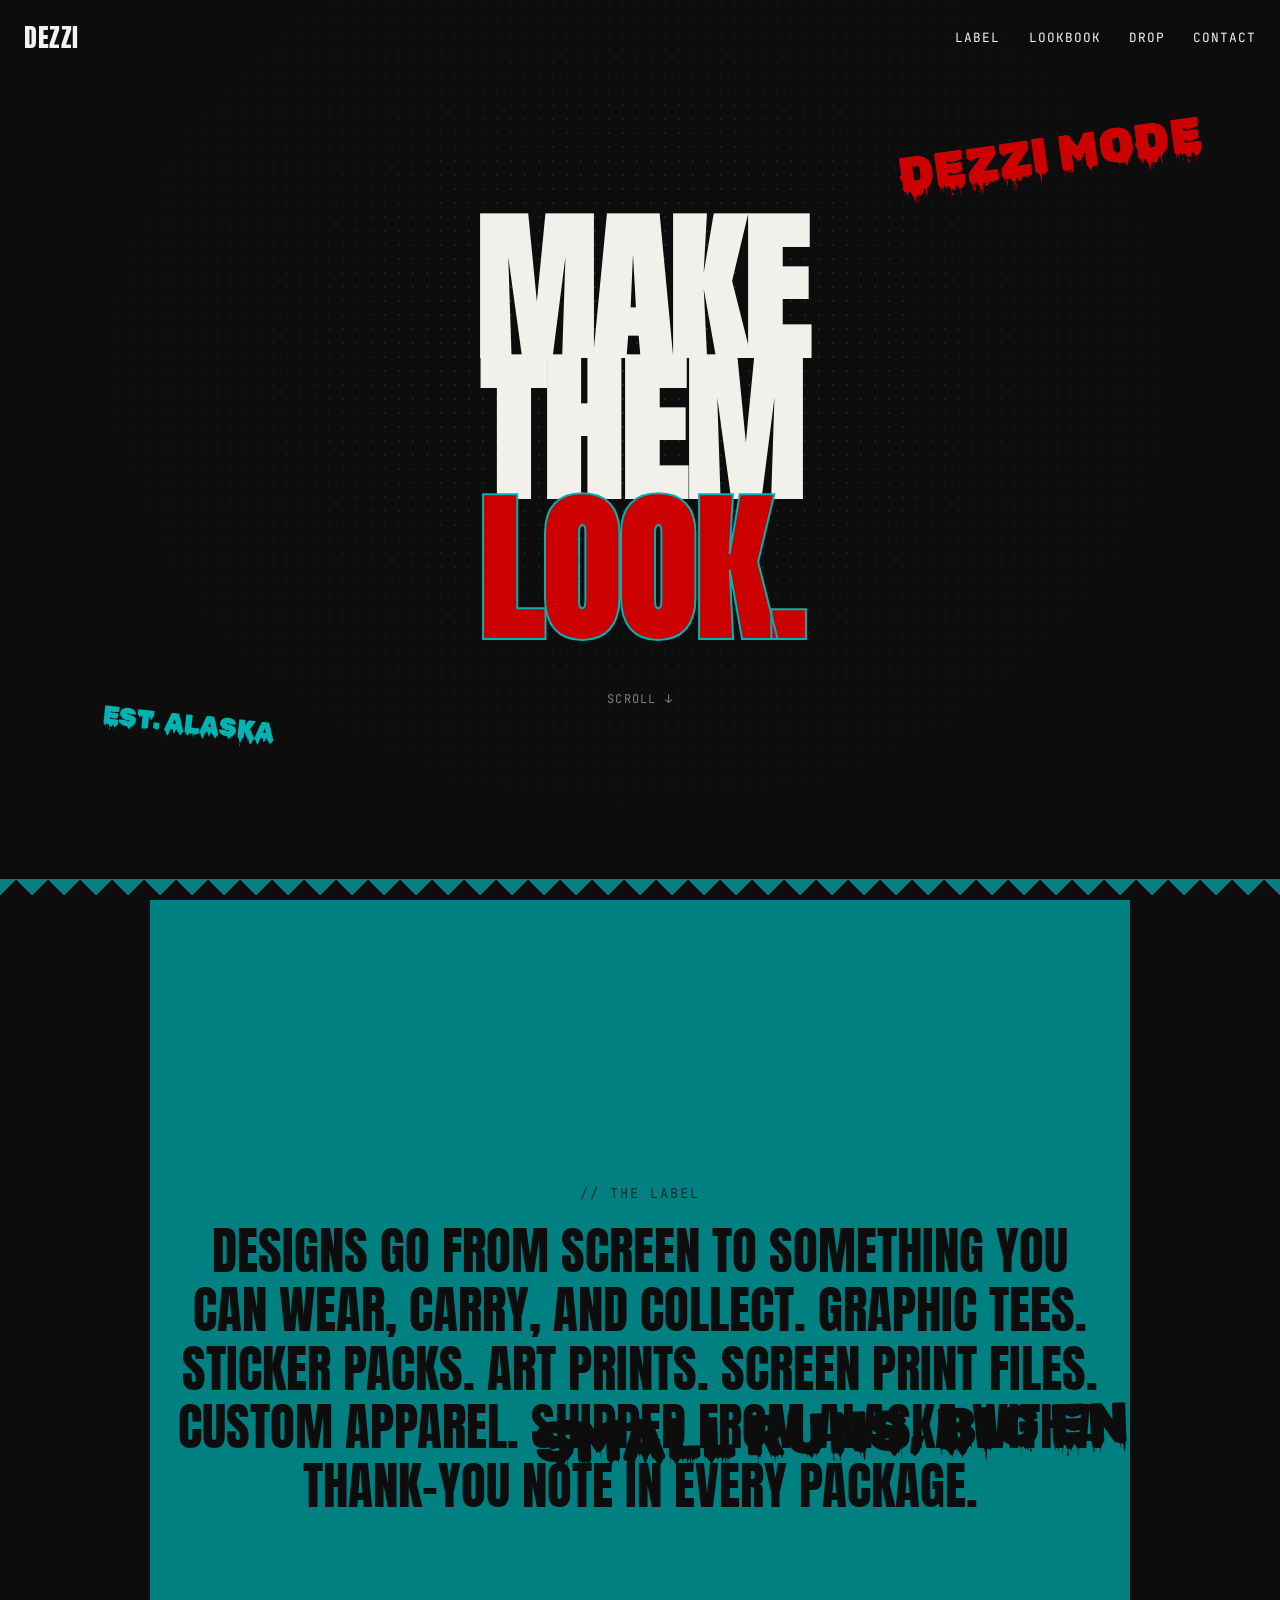
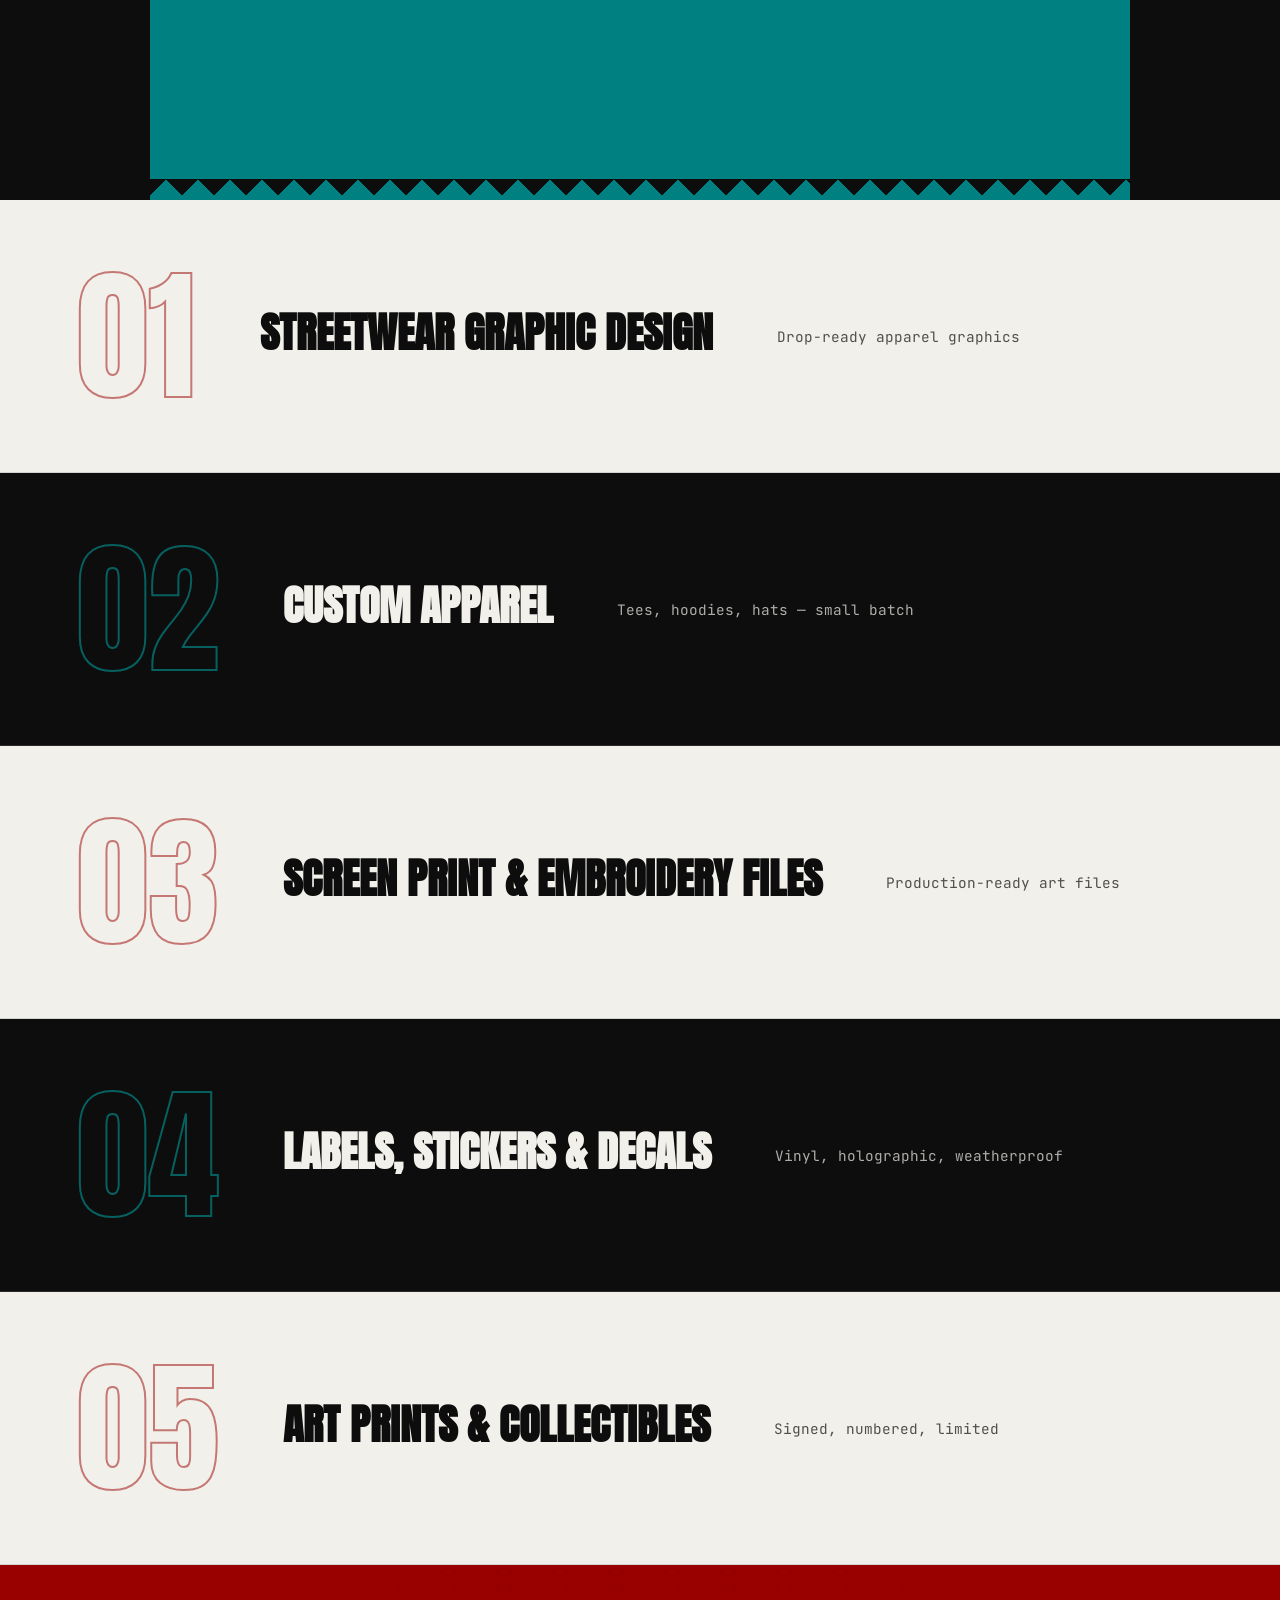
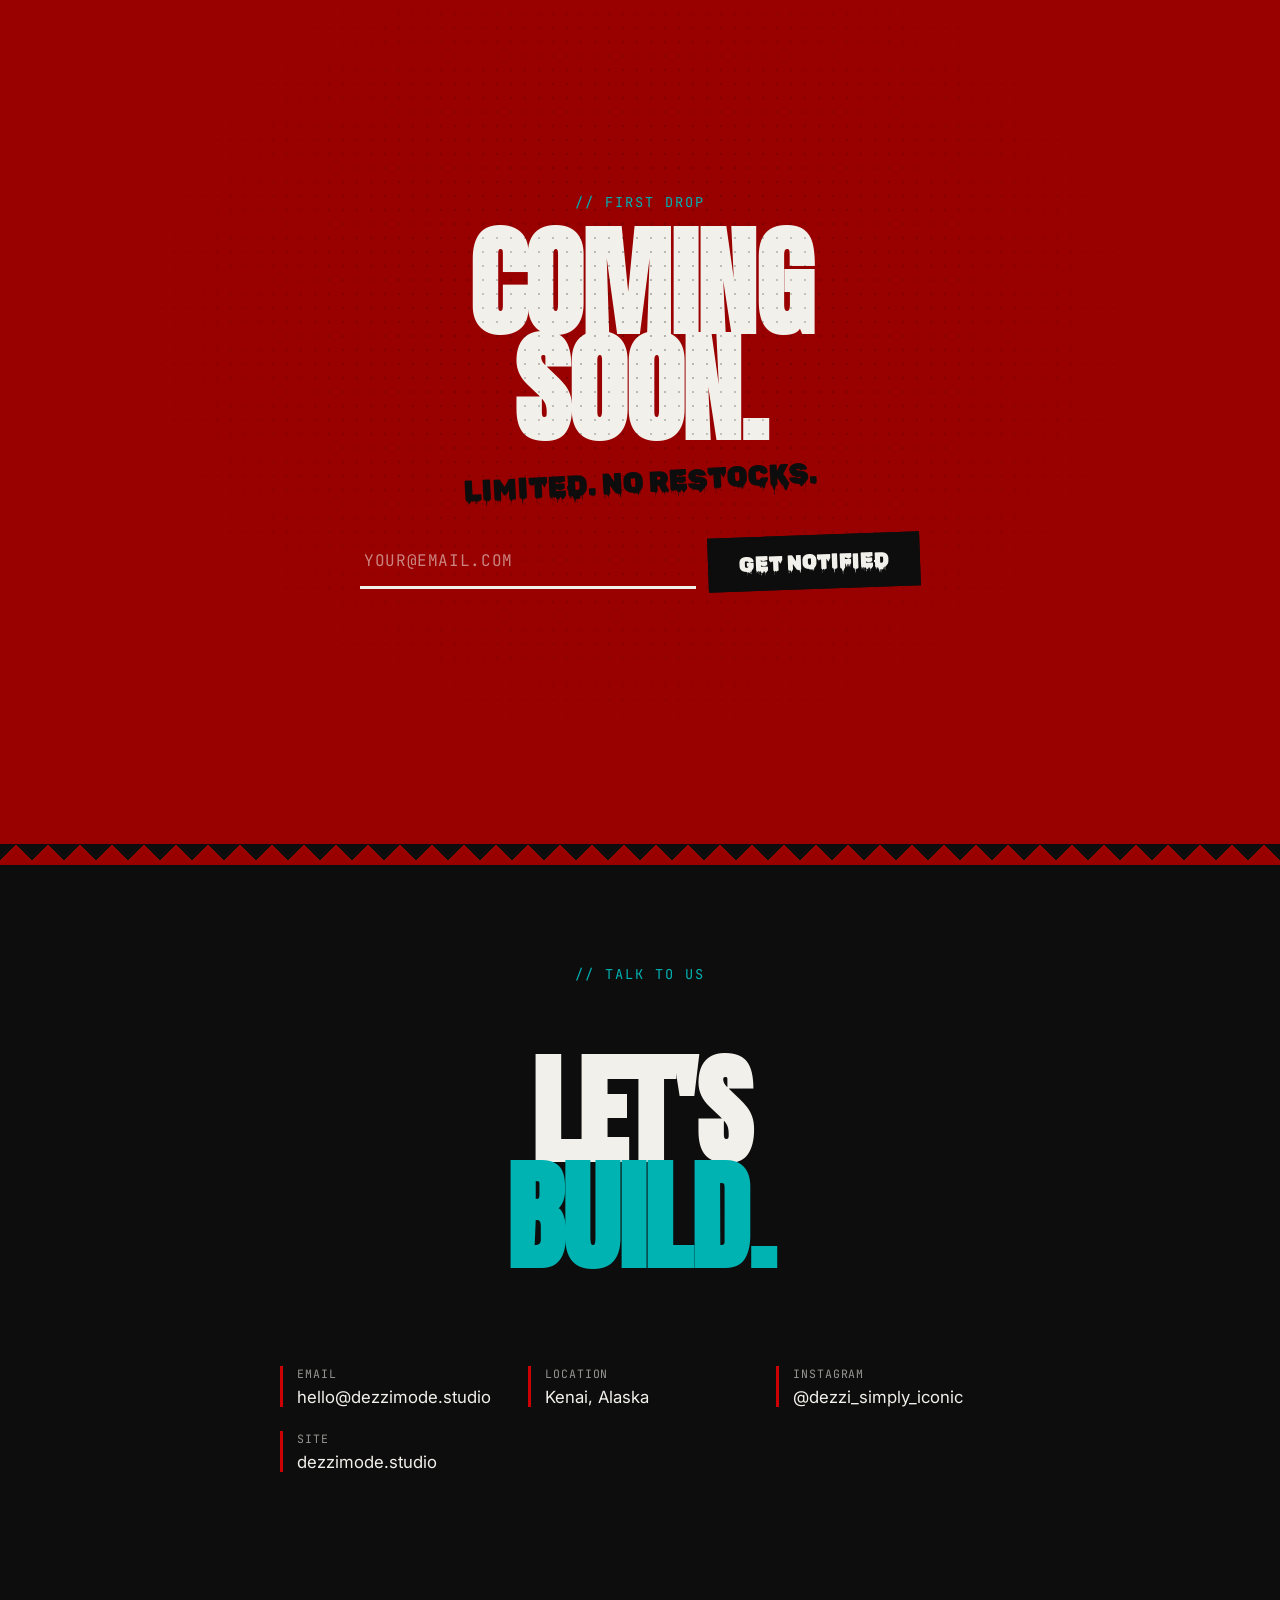
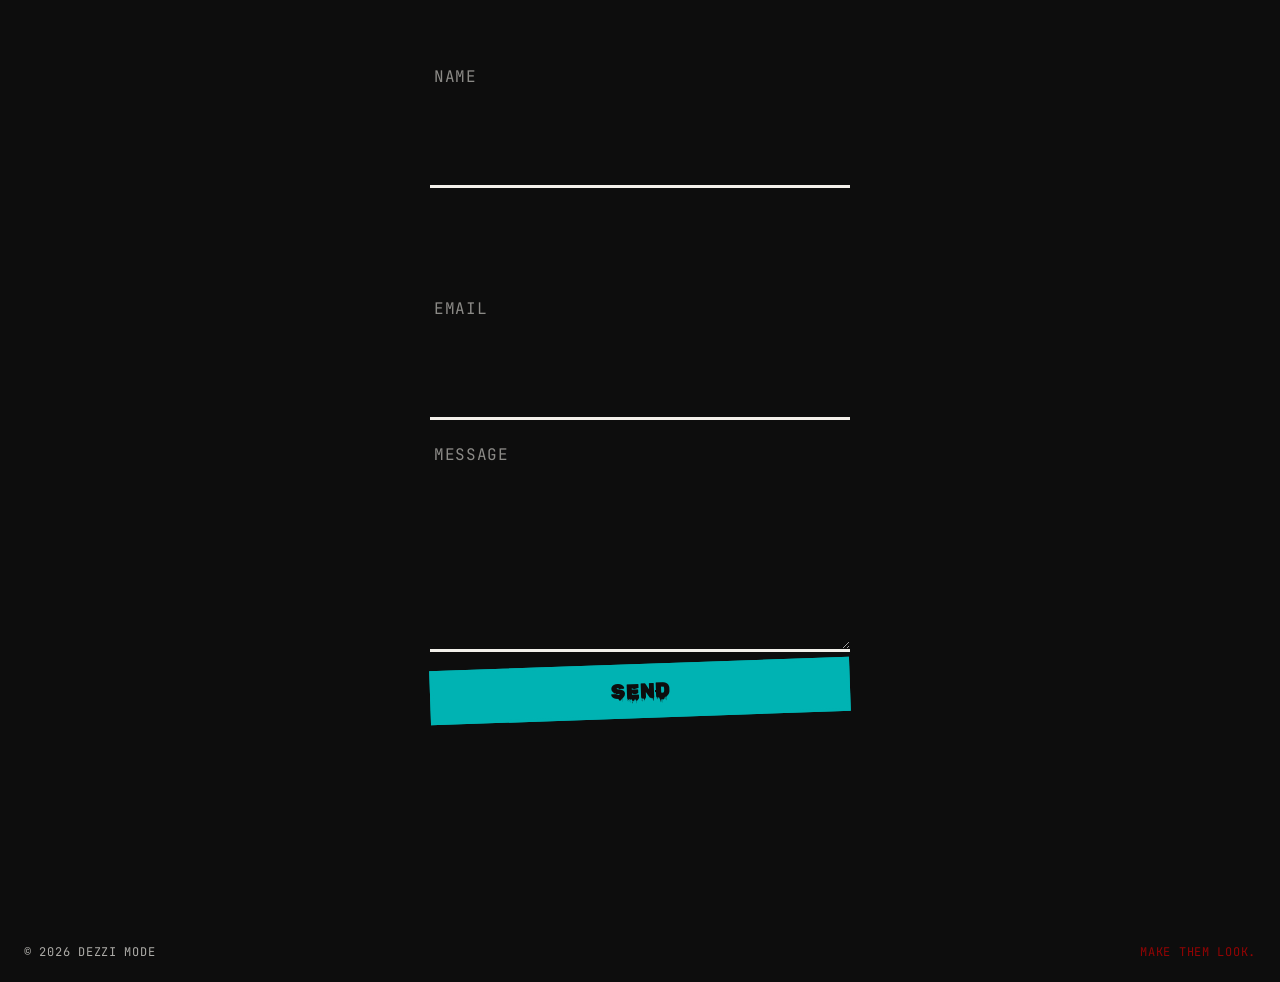
==== index.html @ 91013cc3 "Rebuild Dezzi Mode site: full-bleed editorial redesign + production pipeline studio * Add Dezzi Mode" ====
<!DOCTYPE html>
<html lang="en">
<head>
  <meta charset="utf-8" />
  <meta name="viewport" content="width=device-width,initial-scale=1" />
  <title>DEZZI MODE — Make Them Look.</title>
  <meta name="description" content="Dezzi Mode — streetwear graphics, custom apparel, screen print files, stickers, and limited art prints. Shipped from Kenai, Alaska." />
  <link rel="preconnect" href="https://fonts.googleapis.com">
  <link rel="preconnect" href="https://fonts.gstatic.com" crossorigin>
  <link href="https://fonts.googleapis.com/css2?family=Anton&family=Rubik+Wet+Paint&family=Inter:wght@400;500;600;700&family=JetBrains+Mono:wght@400;600&display=swap" rel="stylesheet">
  <link rel="stylesheet" href="styles.css" />
</head>
<body>

  <nav class="gnav" id="nav-bar">
    <a href="#top" class="gnav-mark">DEZZI</a>
    <button id="menu-toggle" class="menu-toggle" aria-label="Toggle menu" aria-expanded="false">
      <span></span><span></span><span></span>
    </button>
    <div class="gnav-links" id="nav">
      <a href="#label">Label</a>
      <a href="#lookbook">Lookbook</a>
      <a href="#drop">Drop</a>
      <a href="#contact">Contact</a>
    </div>
  </nav>

  <main id="top">

    <!-- ░░ HERO — FULL-BLEED ░░ -->
    <section class="bleed bleed-void hero">
      <div class="halftone" aria-hidden="true"></div>
      <div class="hero-type">
        <h1 class="mega">MAKE<br>THEM<br><span class="mega-accent">LOOK.</span></h1>
      </div>
      <div class="tag tag-red tag-1" aria-hidden="true">DEZZI MODE</div>
      <div class="tag tag-teal tag-2" aria-hidden="true">EST. ALASKA</div>
      <p class="scroll-cue">scroll ↓</p>
      <div class="torn" style="--edge:#008080" aria-hidden="true"></div>
    </section>

    <!-- ░░ LABEL / MANIFESTO — FULL-BLEED TEAL ░░ -->
    <section id="label" class="bleed bleed-electric manifesto">
      <p class="eyebrow eyebrow-dark">// THE LABEL</p>
      <p class="pull-quote reveal">
        Designs go from screen to something you can wear, carry, and collect.
        Graphic tees. Sticker packs. Art prints. Screen print files. Custom apparel.
        <span class="tag tag-inline tag-void">small runs, big energy.</span>
        Shipped from Alaska with a thank-you note in every package.
      </p>
      <div class="torn" style="--edge:#0D0D0D" aria-hidden="true"></div>
    </section>

    <!-- ░░ LOOKBOOK INDEX ░░ -->
    <section id="lookbook" class="lookbook">
      <div class="lb-row lb-paper reveal">
        <span class="lb-ghost lb-ghost-red">01</span>
        <h3 class="lb-name">Streetwear Graphic Design</h3>
        <p class="lb-desc">Drop-ready apparel graphics</p>
      </div>
      <div class="lb-row lb-void reveal">
        <span class="lb-ghost lb-ghost-teal">02</span>
        <h3 class="lb-name">Custom Apparel</h3>
        <p class="lb-desc">Tees, hoodies, hats — small batch</p>
      </div>
      <div class="lb-row lb-paper reveal">
        <span class="lb-ghost lb-ghost-red">03</span>
        <h3 class="lb-name">Screen Print &amp; Embroidery Files</h3>
        <p class="lb-desc">Production-ready art files</p>
      </div>
      <div class="lb-row lb-void reveal">
        <span class="lb-ghost lb-ghost-teal">04</span>
        <h3 class="lb-name">Labels, Stickers &amp; Decals</h3>
        <p class="lb-desc">Vinyl, holographic, weatherproof</p>
      </div>
      <div class="lb-row lb-paper reveal">
        <span class="lb-ghost lb-ghost-red">05</span>
        <h3 class="lb-name">Art Prints &amp; Collectibles</h3>
        <p class="lb-desc">Signed, numbered, limited</p>
      </div>
    </section>

    <!-- ░░ DROP — FULL-BLEED VENOM ░░ -->
    <section id="drop" class="bleed bleed-venom drop">
      <div class="halftone halftone-dark" aria-hidden="true"></div>
      <p class="eyebrow">// FIRST DROP</p>
      <h2 class="mega mega-tight">COMING<br>SOON.</h2>
      <div class="tag tag-void tag-3" aria-hidden="true">LIMITED. NO RESTOCKS.</div>
      <form id="notify-form" class="street-form" action="https://formspree.io/f/xjybzyvg" method="POST">
        <input type="hidden" name="form_type" value="Get Notified — Dezzi Mode Drop" />
        <label class="visually-hidden" for="notify-email">Email address</label>
        <input id="notify-email" type="email" name="email" placeholder="YOUR@EMAIL.COM" required />
        <button type="submit" class="btn-stamp">GET NOTIFIED</button>
      </form>
      <p id="notify-status" class="form-status" aria-live="polite"></p>
      <div class="torn" style="--edge:#0D0D0D" aria-hidden="true"></div>
    </section>

    <!-- ░░ CONTACT — FULL-BLEED VOID ░░ -->
    <section id="contact" class="bleed bleed-void contact">
      <p class="eyebrow eyebrow-teal">// TALK TO US</p>
      <h2 class="mega mega-tight">LET'S<br><span class="mega-accent-teal">BUILD.</span></h2>
      <div class="contact-grid reveal">
        <div class="contact-block">
          <span class="contact-label">Email</span>
          <a class="contact-value" href="mailto:hello@dezzimode.studio">hello@dezzimode.studio</a>
        </div>
        <div class="contact-block">
          <span class="contact-label">Location</span>
          <span class="contact-value">Kenai, Alaska</span>
        </div>
        <div class="contact-block">
          <span class="contact-label">Instagram</span>
          <a class="contact-value" href="https://instagram.com/dezzi_simply_iconic" target="_blank" rel="noopener">@dezzi_simply_iconic</a>
        </div>
        <div class="contact-block">
          <span class="contact-label">Site</span>
          <a class="contact-value" href="https://dezzimode.studio" target="_blank" rel="noopener">dezzimode.studio</a>
        </div>
      </div>

      <form id="contact-form" class="street-form street-form-stacked" action="https://formspree.io/f/xjybzyvg" method="POST">
        <input type="hidden" name="form_type" value="Contact — Dezzi Mode" />
        <label class="visually-hidden" for="cf-name">Your name</label>
        <input id="cf-name" type="text" name="name" placeholder="NAME" required />
        <label class="visually-hidden" for="cf-email">Email</label>
        <input id="cf-email" type="email" name="email" placeholder="EMAIL" required />
        <label class="visually-hidden" for="cf-message">Message</label>
        <textarea id="cf-message" name="message" rows="3" placeholder="MESSAGE"></textarea>
        <button type="submit" class="btn-stamp btn-stamp-teal">SEND</button>
      </form>
      <p id="form-status" class="form-status" aria-live="polite"></p>
    </section>
  </main>

  <footer class="site-footer">
    <span>© <span id="year"></span> DEZZI MODE</span>
    <span class="footer-tag">MAKE THEM LOOK.</span>
  </footer>

  <script src="script.js"></script>
</body>
</html>
---- styles.css ----
/* ============================================================
   DEZZI MODE — Full-Bleed Editorial / Streetwear Lookbook
   The Void  #0D0D0D   The Venom  #990000   The Electric  #008080
   ============================================================ */

:root {
  --void: #0D0D0D;
  --venom: #990000;
  --venom-bright: #CC0000;
  --electric: #008080;
  --electric-bright: #00B3B3;
  --paper: #F2F0EA;
  --font-mega: 'Anton', sans-serif;
  --font-tag: 'Rubik Wet Paint', cursive;
  --font-body: 'Inter', sans-serif;
  --font-mono: 'JetBrains Mono', monospace;
}

* { box-sizing: border-box; }
html { scroll-behavior: smooth; }
body {
  margin: 0;
  background: var(--void);
  color: var(--paper);
  font-family: var(--font-body);
  -webkit-font-smoothing: antialiased;
  overflow-x: hidden;
}
a { color: inherit; text-decoration: none; }
.visually-hidden {
  position: absolute; width: 1px; height: 1px; overflow: hidden;
  clip: rect(0 0 0 0); white-space: nowrap;
}

/* ── Nav ────────────────────────────────────────────────── */
.gnav {
  position: fixed; top: 0; left: 0; right: 0; z-index: 100;
  display: flex; align-items: center; justify-content: space-between;
  padding: 18px 24px;
  mix-blend-mode: difference;
}
.gnav-mark {
  font-family: var(--font-mega);
  font-size: 1.6rem;
  color: #fff;
  letter-spacing: 0.02em;
}
.gnav-links {
  display: flex; gap: 28px;
  font-family: var(--font-mono);
  font-size: 0.8rem;
  text-transform: uppercase;
  letter-spacing: 0.08em;
  color: #fff;
}
.menu-toggle {
  display: none; flex-direction: column; gap: 5px;
  background: none; border: none; cursor: pointer; padding: 6px;
}
.menu-toggle span { width: 24px; height: 2px; background: #fff; }

/* ── Full-bleed sections ────────────────────────────────── */
.bleed {
  position: relative;
  width: 100%;
  min-height: 100vh;
  display: flex;
  flex-direction: column;
  align-items: center;
  justify-content: center;
  text-align: center;
  padding: 100px 24px;
  overflow: hidden;
}
.bleed-void { background: var(--void); color: var(--paper); }
.bleed-venom { background: var(--venom); color: var(--paper); }
.bleed-electric { background: var(--electric); color: var(--void); }

/* ── Mega type ──────────────────────────────────────────── */
.mega {
  font-family: var(--font-mega);
  font-size: clamp(3.5rem, 13vw, 10rem);
  line-height: 0.88;
  text-transform: uppercase;
  margin: 0;
  letter-spacing: -0.01em;
}
.mega-tight { font-size: clamp(3rem, 10vw, 7.5rem); }
.mega-accent { color: var(--venom-bright); -webkit-text-stroke: 2px var(--electric-bright); }
.mega-accent-teal { color: var(--electric-bright); }

.eyebrow {
  font-family: var(--font-mono);
  font-size: 0.85rem;
  letter-spacing: 0.15em;
  text-transform: uppercase;
  color: var(--electric-bright);
  margin: 0 0 20px;
}
.eyebrow-dark { color: var(--void); opacity: 0.7; }
.eyebrow-teal { color: var(--electric-bright); }

/* ── Graffiti tags (spray-paint accents) ───────────────── */
.tag {
  font-family: var(--font-tag);
  text-transform: uppercase;
  position: absolute;
  white-space: nowrap;
  pointer-events: none;
  user-select: none;
}
.tag-red { color: var(--venom-bright); }
.tag-teal { color: var(--electric-bright); }
.tag-void { color: var(--void); }
.tag-1 { font-size: clamp(1.6rem, 4vw, 3rem); top: 14%; right: 6%; transform: rotate(-8deg); }
.tag-2 { font-size: clamp(1rem, 2.2vw, 1.6rem); bottom: 18%; left: 8%; transform: rotate(6deg); }
.tag-3 { font-size: clamp(1rem, 2.4vw, 1.8rem); position: static; margin: 22px 0 36px; transform: rotate(-3deg); display: inline-block; }
.tag-inline {
  font-size: 1.1em;
  display: inline-block;
  transform: rotate(-2deg);
  margin: 0 4px;
}

/* ── Hero ───────────────────────────────────────────────── */
.hero { padding-top: 140px; }
.hero-type { position: relative; z-index: 2; }
.scroll-cue {
  font-family: var(--font-mono);
  font-size: 0.75rem;
  letter-spacing: 0.1em;
  text-transform: uppercase;
  color: var(--paper);
  opacity: 0.5;
  margin-top: 48px;
}

/* ── Halftone texture ───────────────────────────────────── */
.halftone {
  position: absolute; inset: 0;
  background-image: radial-gradient(circle, rgba(0,179,179,0.35) 1.5px, transparent 1.5px);
  background-size: 14px 14px;
  mask-image: radial-gradient(ellipse at 50% 40%, black 0%, transparent 65%);
  opacity: 0.7;
  z-index: 1;
}
.halftone-dark {
  background-image: radial-gradient(circle, rgba(13,13,13,0.4) 1.5px, transparent 1.5px);
}

/* ── Manifesto ──────────────────────────────────────────── */
.manifesto { max-width: 980px; margin: 0 auto; }
.pull-quote {
  font-family: var(--font-mega);
  font-size: clamp(1.6rem, 4.2vw, 3.2rem);
  line-height: 1.15;
  text-transform: uppercase;
  margin: 0;
}

/* ── Torn edge transition ──────────────────────────────── */
.torn {
  position: absolute;
  left: 0; right: 0; bottom: -1px; height: 22px;
  background-image:
    linear-gradient(135deg, var(--edge) 25%, transparent 25.5%),
    linear-gradient(225deg, var(--edge) 25%, transparent 25.5%);
  background-size: 32px 32px;
  background-position: 0 0;
  z-index: 3;
}

/* ── Lookbook index rows ────────────────────────────────── */
.lookbook { width: 100%; }
.lb-row {
  position: relative;
  display: flex;
  align-items: center;
  gap: 5vw;
  padding: 64px 6vw;
  overflow: hidden;
  border-bottom: 1px solid rgba(128,128,128,0.25);
}
.lb-paper { background: var(--paper); color: var(--void); }
.lb-void { background: var(--void); color: var(--paper); }
.lb-ghost {
  font-family: var(--font-mega);
  font-size: clamp(4rem, 12vw, 9rem);
  line-height: 1;
  -webkit-text-stroke: 2px currentColor;
  color: transparent;
  opacity: 0.5;
  flex: none;
}
.lb-ghost-red { -webkit-text-stroke-color: var(--venom); }
.lb-ghost-teal { -webkit-text-stroke-color: var(--electric-bright); }
.lb-name {
  font-family: var(--font-mega);
  text-transform: uppercase;
  font-size: clamp(1.5rem, 4vw, 2.6rem);
  margin: 0 0 6px;
  line-height: 1.05;
}
.lb-desc {
  font-family: var(--font-mono);
  font-size: 0.9rem;
  opacity: 0.7;
  margin: 0;
}

/* ── Drop ───────────────────────────────────────────────── */
.drop { position: relative; }

/* ── Forms (street style) ──────────────────────────────── */
.street-form {
  display: flex; gap: 12px; flex-wrap: wrap; justify-content: center;
  position: relative; z-index: 2; max-width: 560px; width: 100%;
}
.street-form-stacked { flex-direction: column; max-width: 420px; margin: 0 auto; }
.street-form input,
.street-form textarea {
  background: transparent;
  border: none;
  border-bottom: 3px solid currentColor;
  color: inherit;
  padding: 12px 4px;
  font-family: var(--font-mono);
  font-size: 1rem;
  text-transform: uppercase;
  letter-spacing: 0.04em;
  flex: 1 1 220px;
}
.street-form input::placeholder,
.street-form textarea::placeholder { color: inherit; opacity: 0.55; }
.street-form input:focus,
.street-form textarea:focus { outline: none; border-bottom-color: var(--void); }
.street-form textarea { resize: vertical; }

.btn-stamp {
  font-family: var(--font-tag);
  font-size: 1.3rem;
  text-transform: uppercase;
  background: var(--void);
  color: var(--paper);
  border: 3px solid var(--void);
  padding: 12px 28px;
  cursor: pointer;
  transform: rotate(-2deg);
  transition: transform 0.15s;
}
.btn-stamp:hover { transform: rotate(0deg) scale(1.04); }
.btn-stamp-teal { background: var(--electric-bright); color: var(--void); border-color: var(--electric-bright); }

.form-status {
  font-family: var(--font-mono);
  font-size: 0.85rem;
  margin-top: 18px;
  min-height: 1.2em;
  position: relative; z-index: 2;
}

/* ── Contact ────────────────────────────────────────────── */
.contact { gap: 56px; }
.contact-grid {
  display: grid;
  grid-template-columns: repeat(auto-fit, minmax(180px, 1fr));
  gap: 24px;
  max-width: 720px;
  width: 100%;
  margin: 40px 0;
  text-align: left;
}
.contact-block { border-left: 3px solid var(--venom-bright); padding-left: 14px; }
.contact-label {
  display: block;
  font-family: var(--font-mono);
  font-size: 0.72rem;
  text-transform: uppercase;
  letter-spacing: 0.08em;
  opacity: 0.6;
  margin-bottom: 6px;
}
.contact-value { font-family: var(--font-body); font-size: 1.05rem; }
.contact-value[href]:hover { color: var(--electric-bright); }

/* ── Footer ─────────────────────────────────────────────── */
.site-footer {
  display: flex; justify-content: space-between; flex-wrap: wrap; gap: 10px;
  padding: 22px 24px;
  background: var(--void);
  font-family: var(--font-mono);
  font-size: 0.75rem;
  text-transform: uppercase;
  letter-spacing: 0.06em;
  color: var(--paper);
  opacity: 0.7;
}
.footer-tag { color: var(--venom-bright); opacity: 1; }

/* ── Reveal-on-scroll (JS toggles .is-visible) ─────────── */
.reveal { opacity: 0; transform: translateY(18px); transition: opacity .5s ease, transform .5s ease; }
.reveal.is-visible { opacity: 1; transform: translateY(0); }

/* ── Responsive ─────────────────────────────────────────── */
@media (max-width: 720px) {
  .menu-toggle { display: flex; }
  .gnav-links {
    position: absolute; top: 100%; left: 0; right: 0;
    background: var(--void); mix-blend-mode: normal;
    flex-direction: column; align-items: flex-start;
    padding: 16px 24px 24px; gap: 16px;
    display: none;
  }
  .gnav-links.open { display: flex; }
  .lb-row { flex-direction: column; text-align: left; gap: 20px; padding: 48px 6vw; }
  .tag-1, .tag-2 { display: none; }
}
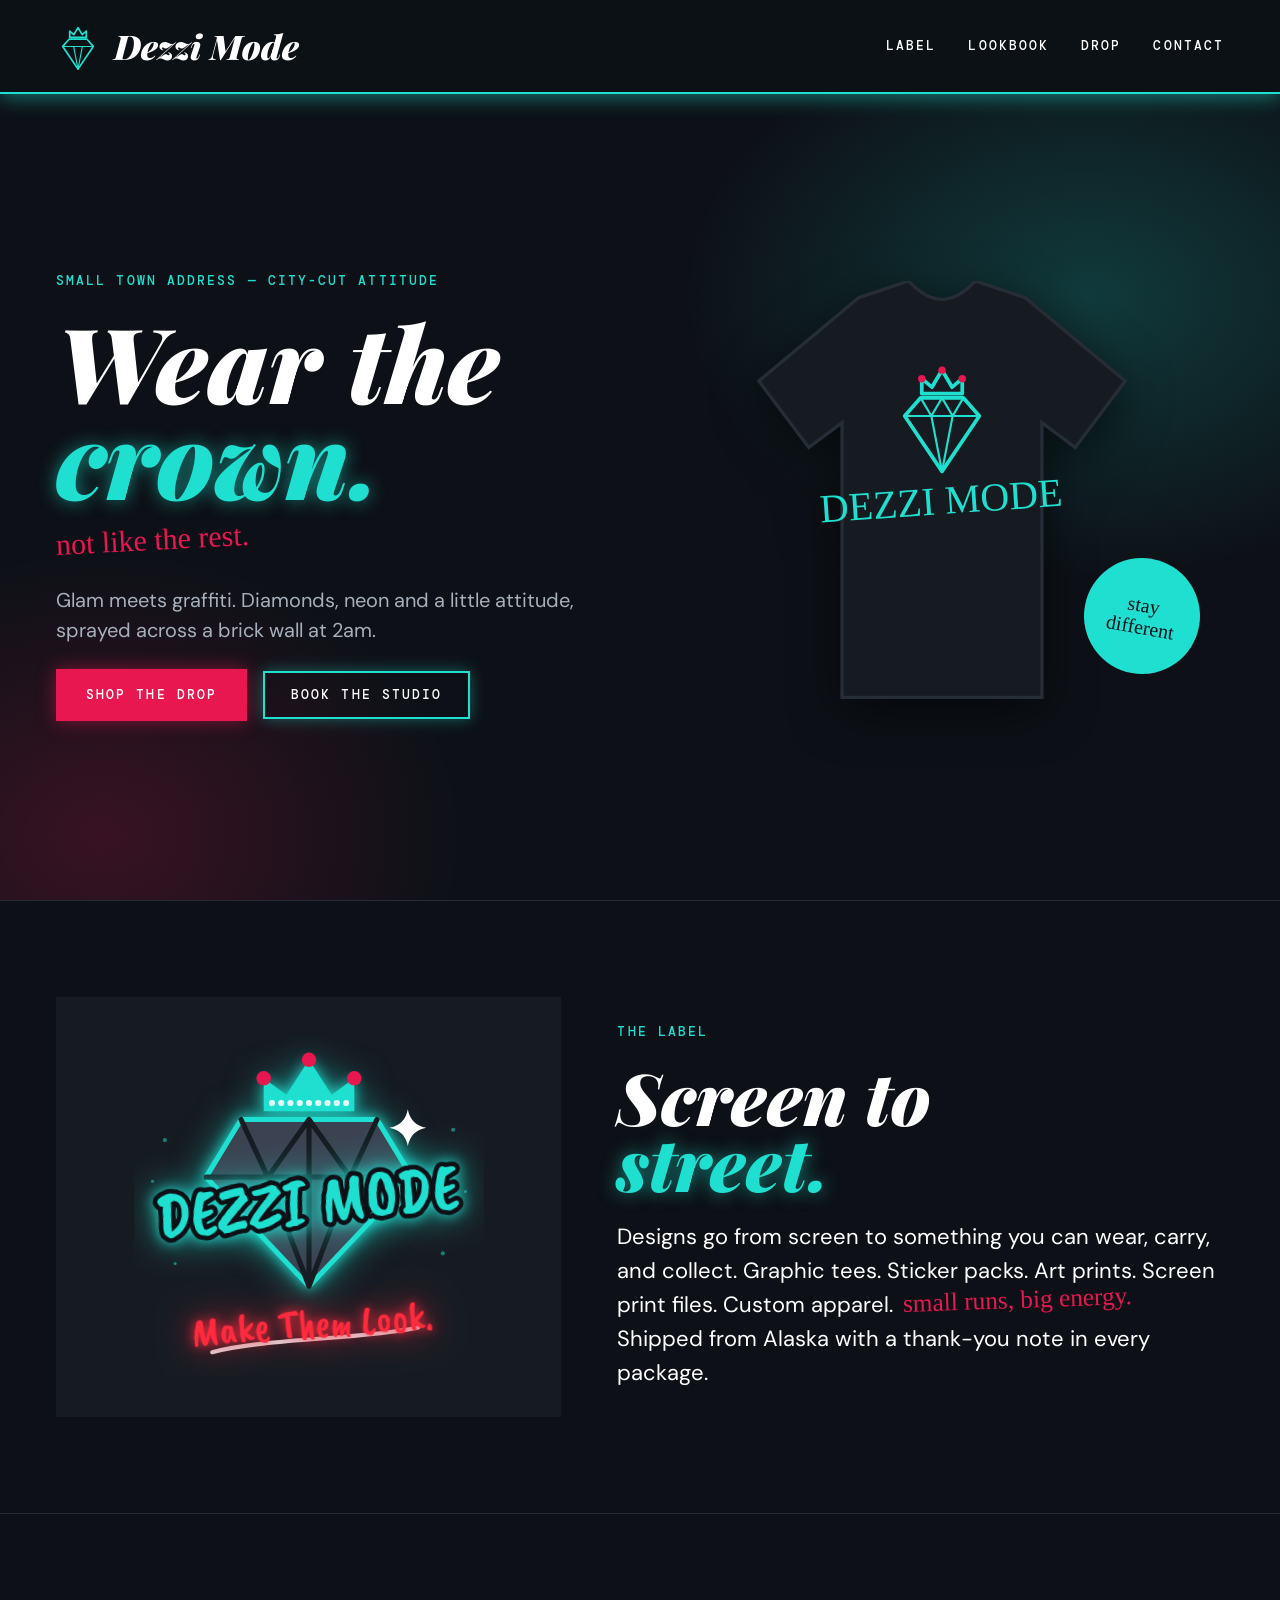
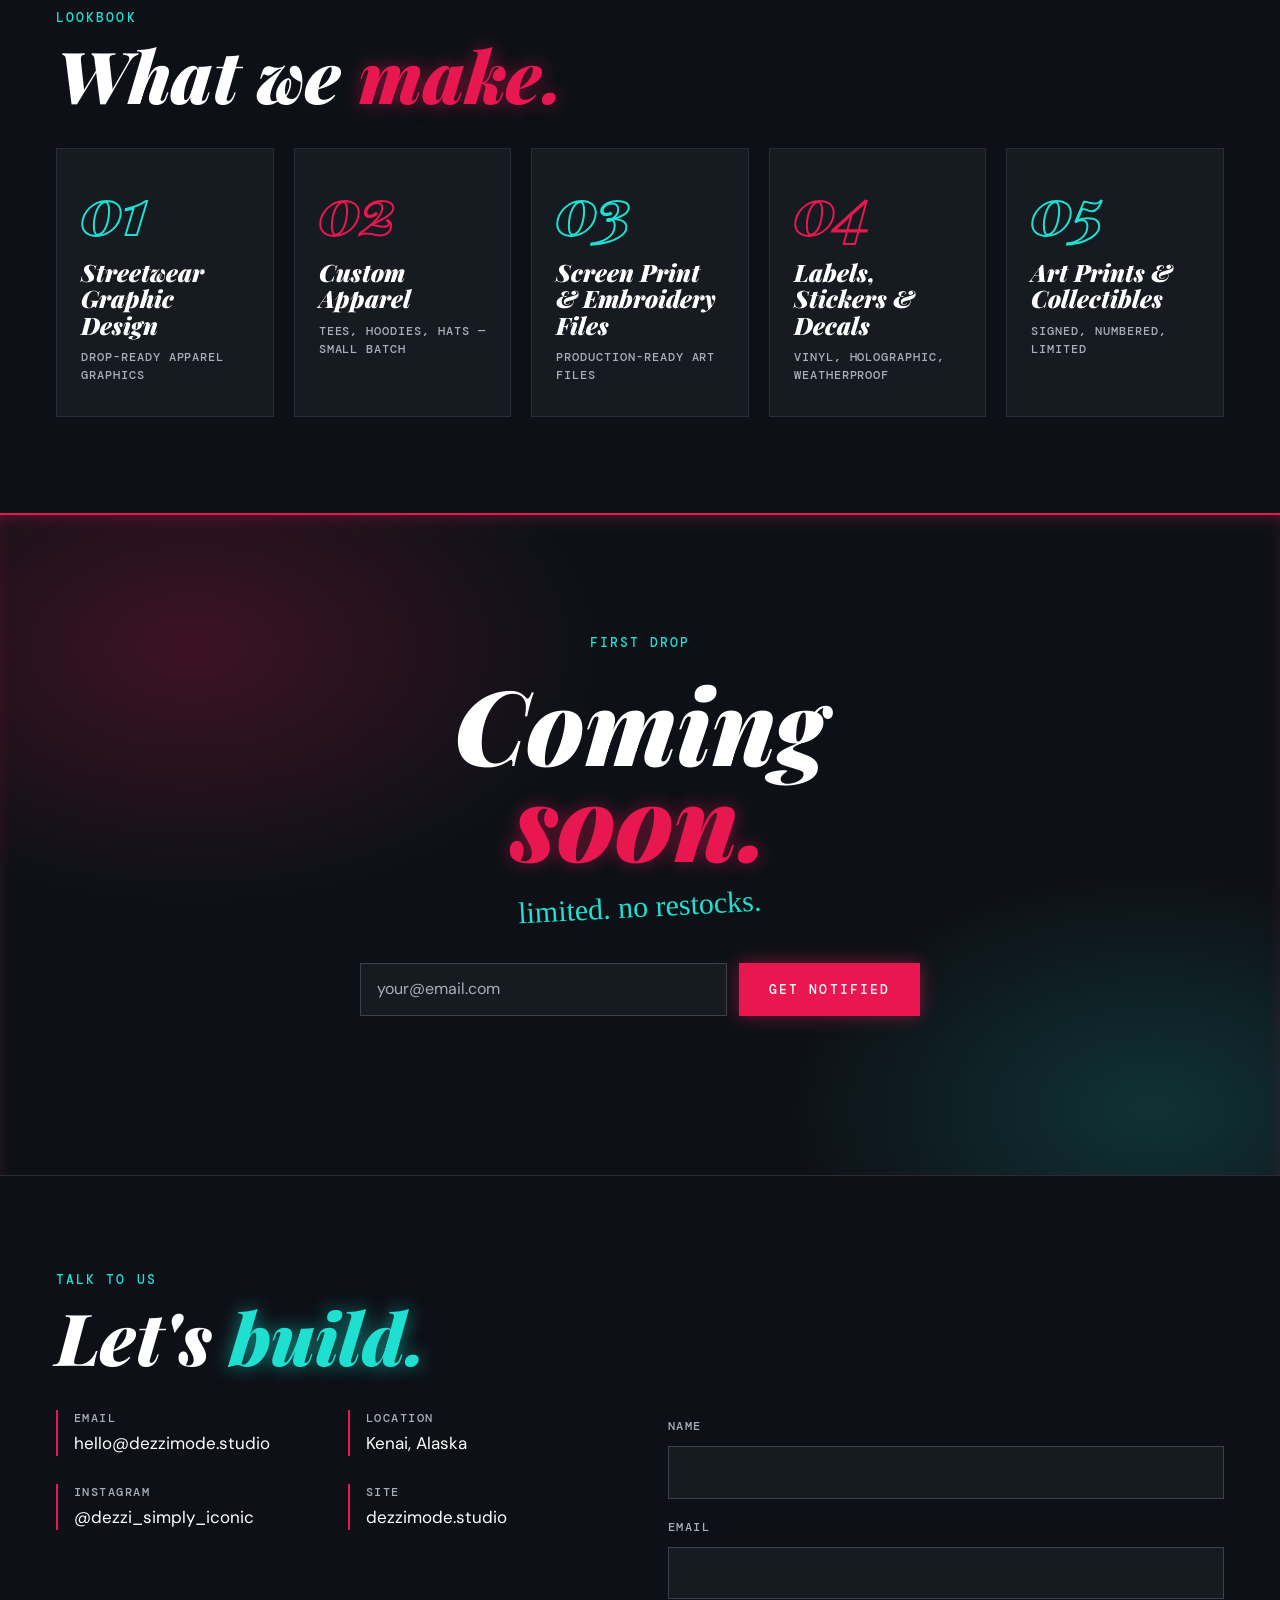
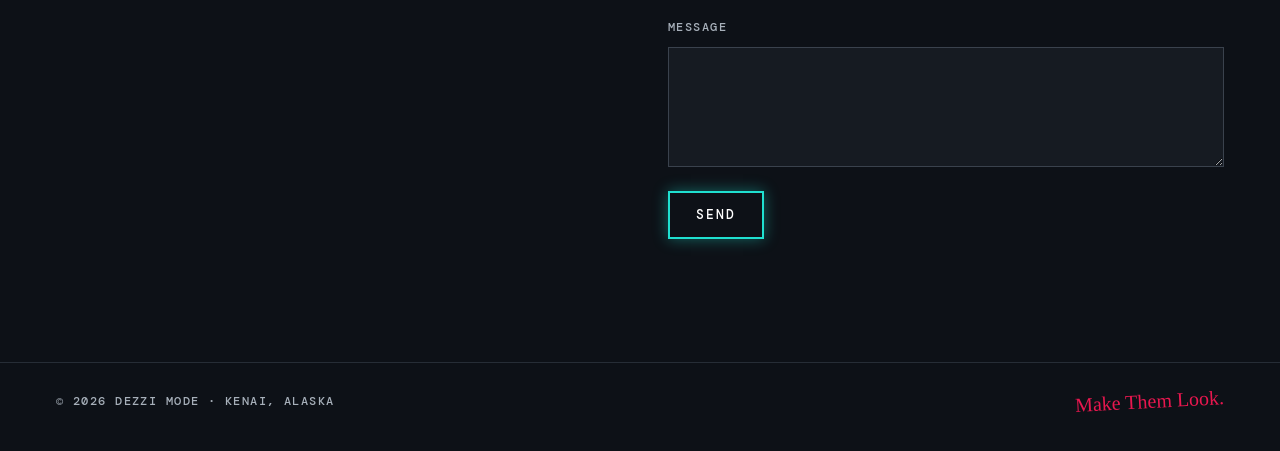
==== commit 4ce8802e: "Restyle public site to the Diamond District / Crown Jewel brand system Implements the Dezzi Mode des" ====
--- a/index.html
+++ b/index.html
@@ -5,137 +5,191 @@
   <meta name="viewport" content="width=device-width,initial-scale=1" />
   <title>DEZZI MODE — Make Them Look.</title>
   <meta name="description" content="Dezzi Mode — streetwear graphics, custom apparel, screen print files, stickers, and limited art prints. Shipped from Kenai, Alaska." />
+  <meta name="theme-color" content="#0D1117" />
   <link rel="preconnect" href="https://fonts.googleapis.com">
   <link rel="preconnect" href="https://fonts.gstatic.com" crossorigin>
-  <link href="https://fonts.googleapis.com/css2?family=Anton&family=Rubik+Wet+Paint&family=Inter:wght@400;500;600;700&family=JetBrains+Mono:wght@400;600&display=swap" rel="stylesheet">
+  <link href="https://fonts.googleapis.com/css2?family=Playfair+Display:ital,wght@1,900&family=Permanent+Marker&family=Caveat+Brush&family=DM+Mono:wght@500&family=DM+Sans:wght@400;600&display=swap" rel="stylesheet">
   <link rel="stylesheet" href="styles.css" />
 </head>
 <body>
 
-  <nav class="gnav" id="nav-bar">
-    <a href="#top" class="gnav-mark">DEZZI</a>
-    <button id="menu-toggle" class="menu-toggle" aria-label="Toggle menu" aria-expanded="false">
+  <header class="site-header" id="nav-bar">
+    <a href="#top" class="brand" aria-label="Dezzi Mode — home">
+      <svg class="brand-mark" viewBox="0 -40 200 220" width="44" height="48" aria-hidden="true">
+        <g fill="none" stroke="currentColor" stroke-linejoin="round">
+          <path d="M62 30 L62 2 L81 18 L100 -14 L119 18 L138 2 L138 30 Z" stroke-width="8"/>
+          <path d="M30 72 L60 38 L140 38 L170 72 L100 176 Z" stroke-width="8"/>
+          <path d="M30 72 L170 72 M80 72 L100 176 L120 72" stroke-width="5"/>
+        </g>
+      </svg>
+      <span class="brand-word">Dezzi Mode</span>
+    </a>
+    <button id="menu-toggle" class="menu-toggle" aria-label="Toggle menu" aria-expanded="false" aria-controls="nav">
       <span></span><span></span><span></span>
     </button>
-    <div class="gnav-links" id="nav">
+    <nav class="site-nav" id="nav" aria-label="Main">
       <a href="#label">Label</a>
       <a href="#lookbook">Lookbook</a>
       <a href="#drop">Drop</a>
       <a href="#contact">Contact</a>
-    </div>
-  </nav>
+    </nav>
+  </header>
 
   <main id="top">
 
-    <!-- ░░ HERO — FULL-BLEED ░░ -->
-    <section class="bleed bleed-void hero">
-      <div class="halftone" aria-hidden="true"></div>
-      <div class="hero-type">
-        <h1 class="mega">MAKE<br>THEM<br><span class="mega-accent">LOOK.</span></h1>
+    <!-- ░░ HERO — Crown Jewel ░░ -->
+    <section class="hero glow glow-hero">
+      <div class="hero-copy">
+        <p class="eyebrow">Small town address — city-cut attitude</p>
+        <h1 class="display">Wear the<br><span class="glow-teal">crown.</span></h1>
+        <p class="marker marker-crimson">not like the rest.</p>
+        <p class="lede">Glam meets graffiti. Diamonds, neon and a little attitude, sprayed across a brick wall at 2am.</p>
+        <div class="cta-row">
+          <a href="#drop" class="btn btn-crimson">Shop the drop</a>
+          <a href="#contact" class="btn btn-outline">Book the studio</a>
+        </div>
       </div>
-      <div class="tag tag-red tag-1" aria-hidden="true">DEZZI MODE</div>
-      <div class="tag tag-teal tag-2" aria-hidden="true">EST. ALASKA</div>
-      <p class="scroll-cue">scroll ↓</p>
-      <div class="torn" style="--edge:#008080" aria-hidden="true"></div>
+
+      <div class="hero-art">
+        <svg class="tee" viewBox="0 0 240 260" width="400" height="433" role="img" aria-label="Black tee mockup with neon crown-and-diamond mark">
+          <path d="M70 10 L100 0 Q120 22 140 0 L170 10 L230 60 L200 100 L180 85 L180 250 L60 250 L60 85 L40 100 L10 60 Z" fill="#161B22" stroke="#262D36" stroke-width="2"/>
+          <g transform="translate(88 58) scale(0.32)">
+            <g fill="none" stroke="#1FE0D0" stroke-linejoin="round">
+              <path d="M62 30 L62 2 L81 18 L100 -14 L119 18 L138 2 L138 30 Z" stroke-width="7"/>
+              <path d="M30 72 L60 38 L140 38 L170 72 L100 176 Z" stroke-width="7"/>
+              <path d="M30 72 L170 72 M60 38 L80 72 L100 38 L120 72 L140 38 M80 72 L100 176 L120 72" stroke-width="4"/>
+            </g>
+            <circle cx="62" cy="2" r="7" fill="#E8174F"/><circle cx="100" cy="-14" r="7" fill="#E8174F"/><circle cx="138" cy="2" r="7" fill="#E8174F"/>
+          </g>
+          <text x="120" y="140" text-anchor="middle" font-family="Permanent Marker, cursive" font-size="24" fill="#1FE0D0" transform="rotate(-4 120 140)">DEZZI MODE</text>
+        </svg>
+        <div class="sticker" aria-hidden="true">stay<br>different</div>
+      </div>
     </section>
 
-    <!-- ░░ LABEL / MANIFESTO — FULL-BLEED TEAL ░░ -->
-    <section id="label" class="bleed bleed-electric manifesto">
-      <p class="eyebrow eyebrow-dark">// THE LABEL</p>
-      <p class="pull-quote reveal">
-        Designs go from screen to something you can wear, carry, and collect.
-        Graphic tees. Sticker packs. Art prints. Screen print files. Custom apparel.
-        <span class="tag tag-inline tag-void">small runs, big energy.</span>
-        Shipped from Alaska with a thank-you note in every package.
-      </p>
-      <div class="torn" style="--edge:#0D0D0D" aria-hidden="true"></div>
+    <!-- ░░ LABEL — lockup + manifesto ░░ -->
+    <section id="label" class="label">
+      <div class="label-inner">
+        <div class="lockup-panel reveal">
+          <svg class="lockup" viewBox="-70 -80 340 330" width="350" height="340" role="img" aria-label="Dezzi Mode logo: crowned diamond with DEZZI MODE tagged across it and Make Them Look underneath">
+            <g fill="#1FE0D0" opacity="0.5"><circle cx="-40" cy="20" r="2"/><circle cx="-52" cy="60" r="1.5"/><circle cx="240" cy="10" r="2"/><circle cx="252" cy="70" r="1.5"/><circle cx="230" cy="130" r="2"/><circle cx="-30" cy="140" r="1.5"/></g>
+            <path class="neon-teal" d="M56 -8 L56 -40 L78 -24 L100 -58 L122 -24 L144 -40 L144 -8 Z" fill="#1FE0D0"/>
+            <g fill="#FFFFFF"><circle cx="64" cy="-16" r="3"/><circle cx="73" cy="-16" r="3"/><circle cx="82" cy="-16" r="3"/><circle cx="91" cy="-16" r="3"/><circle cx="100" cy="-16" r="3"/><circle cx="109" cy="-16" r="3"/><circle cx="118" cy="-16" r="3"/><circle cx="127" cy="-16" r="3"/><circle cx="136" cy="-16" r="3"/></g>
+            <circle cx="56" cy="-40" r="7" fill="#E8174F"/><circle cx="100" cy="-58" r="7" fill="#E8174F"/><circle cx="144" cy="-40" r="7" fill="#E8174F"/>
+            <path class="neon-teal" d="M34 0 L166 0 L200 56 L100 162 L0 56 Z" fill="#3B4352" stroke="#1FE0D0" stroke-width="5" stroke-linejoin="round"/>
+            <path d="M0 56 L200 56 M34 0 L60 56 L100 0 L140 56 L166 0 M100 0 L100 162 M60 56 L100 162 M140 56 L100 162" fill="none" stroke="#161B22" stroke-width="5" stroke-linecap="round" stroke-linejoin="round"/>
+            <text class="neon-teal" x="100" y="100" text-anchor="middle" font-family="Caveat Brush, cursive" font-size="64" fill="#1FE0D0" stroke="#0D1117" stroke-width="9" paint-order="stroke" stroke-linejoin="round" transform="rotate(-6 100 100)">DEZZI MODE</text>
+            <path d="M6 226 C60 212 150 214 206 202" fill="none" stroke="#FFFFFF" stroke-width="4" stroke-linecap="round" opacity="0.85"/>
+            <text class="neon-red" x="104" y="212" text-anchor="middle" font-family="Caveat Brush, cursive" font-size="40" fill="#FF2A3D" transform="rotate(-4 104 212)">Make Them Look.</text>
+            <path d="M0 -20 Q3 -3 20 0 Q3 3 0 20 Q-3 3 -20 0 Q-3 -3 0 -20 Z" fill="#FFFFFF" transform="translate(196 8) scale(0.9)"/>
+          </svg>
+        </div>
+        <div class="label-copy reveal">
+          <p class="eyebrow">The label</p>
+          <h2 class="display display-md">Screen to<br><span class="glow-teal">street.</span></h2>
+          <p class="lede">
+            Designs go from screen to something you can wear, carry, and collect.
+            Graphic tees. Sticker packs. Art prints. Screen print files. Custom apparel.
+            <span class="marker marker-inline marker-crimson">small runs, big energy.</span>
+            Shipped from Alaska with a thank-you note in every package.
+          </p>
+        </div>
+      </div>
     </section>
 
     <!-- ░░ LOOKBOOK INDEX ░░ -->
     <section id="lookbook" class="lookbook">
-      <div class="lb-row lb-paper reveal">
-        <span class="lb-ghost lb-ghost-red">01</span>
-        <h3 class="lb-name">Streetwear Graphic Design</h3>
-        <p class="lb-desc">Drop-ready apparel graphics</p>
+      <div class="section-head">
+        <p class="eyebrow">Lookbook</p>
+        <h2 class="display display-md">What we <span class="glow-crimson">make.</span></h2>
       </div>
-      <div class="lb-row lb-void reveal">
-        <span class="lb-ghost lb-ghost-teal">02</span>
-        <h3 class="lb-name">Custom Apparel</h3>
-        <p class="lb-desc">Tees, hoodies, hats — small batch</p>
-      </div>
-      <div class="lb-row lb-paper reveal">
-        <span class="lb-ghost lb-ghost-red">03</span>
-        <h3 class="lb-name">Screen Print &amp; Embroidery Files</h3>
-        <p class="lb-desc">Production-ready art files</p>
-      </div>
-      <div class="lb-row lb-void reveal">
-        <span class="lb-ghost lb-ghost-teal">04</span>
-        <h3 class="lb-name">Labels, Stickers &amp; Decals</h3>
-        <p class="lb-desc">Vinyl, holographic, weatherproof</p>
-      </div>
-      <div class="lb-row lb-paper reveal">
-        <span class="lb-ghost lb-ghost-red">05</span>
-        <h3 class="lb-name">Art Prints &amp; Collectibles</h3>
-        <p class="lb-desc">Signed, numbered, limited</p>
-      </div>
+      <ol class="lb-grid">
+        <li class="lb-card reveal">
+          <span class="lb-num lb-num-teal">01</span>
+          <h3 class="lb-name">Streetwear Graphic Design</h3>
+          <p class="lb-desc">Drop-ready apparel graphics</p>
+        </li>
+        <li class="lb-card reveal">
+          <span class="lb-num lb-num-crimson">02</span>
+          <h3 class="lb-name">Custom Apparel</h3>
+          <p class="lb-desc">Tees, hoodies, hats — small batch</p>
+        </li>
+        <li class="lb-card reveal">
+          <span class="lb-num lb-num-teal">03</span>
+          <h3 class="lb-name">Screen Print &amp; Embroidery Files</h3>
+          <p class="lb-desc">Production-ready art files</p>
+        </li>
+        <li class="lb-card reveal">
+          <span class="lb-num lb-num-crimson">04</span>
+          <h3 class="lb-name">Labels, Stickers &amp; Decals</h3>
+          <p class="lb-desc">Vinyl, holographic, weatherproof</p>
+        </li>
+        <li class="lb-card reveal">
+          <span class="lb-num lb-num-teal">05</span>
+          <h3 class="lb-name">Art Prints &amp; Collectibles</h3>
+          <p class="lb-desc">Signed, numbered, limited</p>
+        </li>
+      </ol>
     </section>
 
-    <!-- ░░ DROP — FULL-BLEED VENOM ░░ -->
-    <section id="drop" class="bleed bleed-venom drop">
-      <div class="halftone halftone-dark" aria-hidden="true"></div>
-      <p class="eyebrow">// FIRST DROP</p>
-      <h2 class="mega mega-tight">COMING<br>SOON.</h2>
-      <div class="tag tag-void tag-3" aria-hidden="true">LIMITED. NO RESTOCKS.</div>
+    <!-- ░░ DROP ░░ -->
+    <section id="drop" class="drop glow glow-drop">
+      <p class="eyebrow">First drop</p>
+      <h2 class="display">Coming<br><span class="glow-crimson">soon.</span></h2>
+      <p class="marker marker-teal">limited. no restocks.</p>
       <form id="notify-form" class="street-form" action="https://formspree.io/f/xjybzyvg" method="POST">
         <input type="hidden" name="form_type" value="Get Notified — Dezzi Mode Drop" />
         <label class="visually-hidden" for="notify-email">Email address</label>
-        <input id="notify-email" type="email" name="email" placeholder="YOUR@EMAIL.COM" required />
-        <button type="submit" class="btn-stamp">GET NOTIFIED</button>
+        <input id="notify-email" type="email" name="email" placeholder="your@email.com" autocomplete="email" required />
+        <button type="submit" class="btn btn-crimson">Get notified</button>
       </form>
       <p id="notify-status" class="form-status" aria-live="polite"></p>
-      <div class="torn" style="--edge:#0D0D0D" aria-hidden="true"></div>
     </section>
 
-    <!-- ░░ CONTACT — FULL-BLEED VOID ░░ -->
-    <section id="contact" class="bleed bleed-void contact">
-      <p class="eyebrow eyebrow-teal">// TALK TO US</p>
-      <h2 class="mega mega-tight">LET'S<br><span class="mega-accent-teal">BUILD.</span></h2>
-      <div class="contact-grid reveal">
-        <div class="contact-block">
-          <span class="contact-label">Email</span>
-          <a class="contact-value" href="mailto:hello@dezzimode.studio">hello@dezzimode.studio</a>
-        </div>
-        <div class="contact-block">
-          <span class="contact-label">Location</span>
-          <span class="contact-value">Kenai, Alaska</span>
-        </div>
-        <div class="contact-block">
-          <span class="contact-label">Instagram</span>
-          <a class="contact-value" href="https://instagram.com/dezzi_simply_iconic" target="_blank" rel="noopener">@dezzi_simply_iconic</a>
-        </div>
-        <div class="contact-block">
-          <span class="contact-label">Site</span>
-          <a class="contact-value" href="https://dezzimode.studio" target="_blank" rel="noopener">dezzimode.studio</a>
-        </div>
+    <!-- ░░ CONTACT ░░ -->
+    <section id="contact" class="contact">
+      <div class="section-head">
+        <p class="eyebrow">Talk to us</p>
+        <h2 class="display display-md">Let's <span class="glow-teal">build.</span></h2>
       </div>
+      <div class="contact-layout">
+        <dl class="contact-grid reveal">
+          <div class="contact-block">
+            <dt class="contact-label">Email</dt>
+            <dd><a class="contact-value" href="mailto:hello@dezzimode.studio">hello@dezzimode.studio</a></dd>
+          </div>
+          <div class="contact-block">
+            <dt class="contact-label">Location</dt>
+            <dd class="contact-value">Kenai, Alaska</dd>
+          </div>
+          <div class="contact-block">
+            <dt class="contact-label">Instagram</dt>
+            <dd><a class="contact-value" href="https://instagram.com/dezzi_simply_iconic" target="_blank" rel="noopener">@dezzi_simply_iconic</a></dd>
+          </div>
+          <div class="contact-block">
+            <dt class="contact-label">Site</dt>
+            <dd><a class="contact-value" href="https://dezzimode.studio" target="_blank" rel="noopener">dezzimode.studio</a></dd>
+          </div>
+        </dl>
 
-      <form id="contact-form" class="street-form street-form-stacked" action="https://formspree.io/f/xjybzyvg" method="POST">
-        <input type="hidden" name="form_type" value="Contact — Dezzi Mode" />
-        <label class="visually-hidden" for="cf-name">Your name</label>
-        <input id="cf-name" type="text" name="name" placeholder="NAME" required />
-        <label class="visually-hidden" for="cf-email">Email</label>
-        <input id="cf-email" type="email" name="email" placeholder="EMAIL" required />
-        <label class="visually-hidden" for="cf-message">Message</label>
-        <textarea id="cf-message" name="message" rows="3" placeholder="MESSAGE"></textarea>
-        <button type="submit" class="btn-stamp btn-stamp-teal">SEND</button>
-      </form>
-      <p id="form-status" class="form-status" aria-live="polite"></p>
+        <form id="contact-form" class="street-form street-form-stacked" action="https://formspree.io/f/xjybzyvg" method="POST">
+          <input type="hidden" name="form_type" value="Contact — Dezzi Mode" />
+          <label for="cf-name">Name</label>
+          <input id="cf-name" type="text" name="name" autocomplete="name" required />
+          <label for="cf-email">Email</label>
+          <input id="cf-email" type="email" name="email" autocomplete="email" required />
+          <label for="cf-message">Message</label>
+          <textarea id="cf-message" name="message" rows="4"></textarea>
+          <button type="submit" class="btn btn-outline">Send</button>
+          <p id="form-status" class="form-status" aria-live="polite"></p>
+        </form>
+      </div>
     </section>
   </main>
 
   <footer class="site-footer">
-    <span>© <span id="year"></span> DEZZI MODE</span>
-    <span class="footer-tag">MAKE THEM LOOK.</span>
+    <span>© <span id="year"></span> Dezzi Mode · Kenai, Alaska</span>
+    <span class="footer-tag">Make Them Look.</span>
   </footer>
 
   <script src="script.js"></script>
--- a/styles.css
+++ b/styles.css
@@ -1,317 +1,417 @@
 /* ============================================================
-   DEZZI MODE — Full-Bleed Editorial / Streetwear Lookbook
-   The Void  #0D0D0D   The Venom  #990000   The Electric  #008080
+   DEZZI MODE — Diamond District / Crown Jewel
+   Ink Base #0D1117 · Neon Teal #1FE0D0 · Crimson #E8174F · White
+   Playfair Display · Permanent Marker · DM Mono · DM Sans
+   (Caveat Brush is used only inside the logo lockup)
    ============================================================ */
 
 :root {
-  --void: #0D0D0D;
-  --venom: #990000;
-  --venom-bright: #CC0000;
-  --electric: #008080;
-  --electric-bright: #00B3B3;
-  --paper: #F2F0EA;
-  --font-mega: 'Anton', sans-serif;
-  --font-tag: 'Rubik Wet Paint', cursive;
-  --font-body: 'Inter', sans-serif;
-  --font-mono: 'JetBrains Mono', monospace;
+  --ink: #0D1117;
+  --panel: #161B22;
+  --line: #262D36;
+  --line-strong: #3A424D;
+  --slate: #3B4352;
+  --teal: #1FE0D0;
+  --teal-print: #14C9BA;      /* teal on white / light grounds */
+  --crimson: #E8174F;
+  --neon-red: #FF2A3D;
+  --white: #FFFFFF;
+  --muted: #A7B0BA;
+
+  --glow-teal: rgba(31, 224, 208, 0.55);
+  --glow-crimson: rgba(232, 23, 79, 0.5);
+
+  --font-display: 'Playfair Display', Georgia, serif;
+  --font-marker: 'Permanent Marker', cursive;
+  --font-mono: 'DM Mono', ui-monospace, monospace;
+  --font-body: 'DM Sans', system-ui, sans-serif;
+
+  --gutter: clamp(16px, 4.4vw, 56px);
+  --max: 1280px;
 }
 
 * { box-sizing: border-box; }
-html { scroll-behavior: smooth; }
+html { scroll-behavior: smooth; scroll-padding-top: 96px; }
 body {
   margin: 0;
-  background: var(--void);
-  color: var(--paper);
+  background: var(--ink);
+  color: var(--white);
   font-family: var(--font-body);
   -webkit-font-smoothing: antialiased;
   overflow-x: hidden;
 }
-a { color: inherit; text-decoration: none; }
+a { color: var(--white); text-decoration: none; transition: color .15s; }
+a:hover { color: var(--teal); }
+:focus-visible { outline: 2px solid var(--teal); outline-offset: 3px; }
 .visually-hidden {
   position: absolute; width: 1px; height: 1px; overflow: hidden;
   clip: rect(0 0 0 0); white-space: nowrap;
 }
 
-/* ── Nav ────────────────────────────────────────────────── */
-.gnav {
-  position: fixed; top: 0; left: 0; right: 0; z-index: 100;
-  display: flex; align-items: center; justify-content: space-between;
-  padding: 18px 24px;
-  mix-blend-mode: difference;
-}
-.gnav-mark {
-  font-family: var(--font-mega);
-  font-size: 1.6rem;
-  color: #fff;
-  letter-spacing: 0.02em;
-}
-.gnav-links {
-  display: flex; gap: 28px;
-  font-family: var(--font-mono);
-  font-size: 0.8rem;
-  text-transform: uppercase;
+/* ── Type primitives ───────────────────────────────────── */
+.eyebrow {
+  margin: 0;
+  font: 500 13px/16px var(--font-mono);
+  letter-spacing: 0.16em;
+  text-transform: uppercase;
+  color: var(--teal);
+}
+.display {
+  margin: 0;
+  font-family: var(--font-display);
+  font-style: italic;
+  font-weight: 900;
+  font-size: clamp(3.5rem, 8.2vw, 6.5rem); /* 104px at desktop */
+  line-height: 0.92;
+}
+.display-md { font-size: clamp(2.6rem, 5.6vw, 4.5rem); }
+.glow-teal { color: var(--teal); text-shadow: 0 0 18px var(--glow-teal); }
+.glow-crimson { color: var(--crimson); text-shadow: 0 0 18px var(--glow-crimson); }
+
+.marker {
+  margin: 0;
+  font-family: var(--font-marker);
+  font-size: clamp(1.5rem, 2.4vw, 1.875rem); /* 30px */
+  line-height: 1.1;
+  transform: rotate(-3deg);
+  transform-origin: left center;
+}
+.marker-crimson { color: var(--crimson); }
+.marker-teal { color: var(--teal); }
+.marker-inline {
+  display: inline-block;
+  font-size: 1.15em;
+  margin: 0 4px;
+  transform: rotate(-2deg);
+}
+
+.lede {
+  margin: 0;
+  font-size: clamp(1.0625rem, 1.6vw, 1.25rem);
+  line-height: 1.5;
+  color: var(--muted);
+  max-width: 30em;
+}
+
+/* ── Buttons ───────────────────────────────────────────── */
+.btn {
+  display: inline-flex; align-items: center; justify-content: center;
+  min-height: 48px;
+  padding: 16px 28px;
+  font: 500 13px/16px var(--font-mono);
+  letter-spacing: 0.16em;
+  text-transform: uppercase;
+  cursor: pointer;
+  border: 2px solid transparent;
+  background: none;
+  color: var(--white);
+  transition: box-shadow .15s, background-color .15s, color .15s;
+}
+.btn-crimson {
+  background: var(--crimson);
+  border-color: var(--crimson);
+  color: var(--white);
+  box-shadow: 0 0 18px var(--glow-crimson);
+}
+.btn-crimson:hover { color: var(--white); box-shadow: 0 0 28px rgba(232, 23, 79, 0.75); }
+.btn-outline {
+  border-color: var(--teal);
+  color: var(--white);
+  padding: 14px 26px;
+  box-shadow: 0 0 14px rgba(31, 224, 208, 0.4);
+}
+.btn-outline:hover { color: var(--ink); background: var(--teal); }
+
+/* ── Header ────────────────────────────────────────────── */
+.site-header {
+  position: sticky; top: 0; z-index: 100;
+  display: flex; align-items: center; justify-content: space-between; gap: 24px;
+  padding: 22px var(--gutter);
+  background: rgba(13, 17, 23, 0.94);
+  backdrop-filter: blur(8px);
+  border-bottom: 2px solid var(--teal);
+  box-shadow: 0 4px 18px rgba(31, 224, 208, 0.45);
+}
+.brand { display: flex; align-items: center; gap: 14px; color: var(--white); }
+.brand:hover { color: var(--white); }
+.brand-mark { color: var(--teal); flex: none; }
+.brand-word {
+  font-family: var(--font-display);
+  font-style: italic;
+  font-weight: 900;
+  font-size: clamp(1.6rem, 2.7vw, 2.125rem); /* 34px */
+  line-height: 1;
+}
+.site-nav {
+  display: flex; gap: 32px;
+  font: 500 13px/16px var(--font-mono);
+  letter-spacing: 0.16em;
+  text-transform: uppercase;
+}
+.menu-toggle {
+  display: none; flex-direction: column; justify-content: center; gap: 5px;
+  width: 44px; height: 44px;
+  background: none; border: none; cursor: pointer; padding: 10px;
+}
+.menu-toggle span { width: 24px; height: 2px; background: var(--white); }
+
+/* ── Ambient glows ─────────────────────────────────────── */
+.glow-hero {
+  background:
+    radial-gradient(45% 50% at 85% 25%, rgba(31, 224, 208, 0.20), transparent 70%),
+    radial-gradient(40% 50% at 8% 92%, rgba(232, 23, 79, 0.20), transparent 70%),
+    var(--ink);
+}
+.glow-drop {
+  background:
+    radial-gradient(45% 55% at 15% 20%, rgba(232, 23, 79, 0.22), transparent 70%),
+    radial-gradient(40% 50% at 90% 90%, rgba(31, 224, 208, 0.16), transparent 70%),
+    var(--ink);
+}
+
+/* ── Hero ──────────────────────────────────────────────── */
+.hero {
+  display: grid;
+  grid-template-columns: repeat(2, minmax(0, 1fr));
+  gap: 40px;
+  padding: 64px var(--gutter) 64px;
+  min-height: calc(100vh - 94px);
+  align-items: center;
+  max-width: none;
+}
+.hero-copy { display: flex; flex-direction: column; gap: 24px; justify-content: center; }
+.hero-copy, .hero-art { max-width: calc(var(--max) / 2); width: 100%; justify-self: center; }
+.cta-row { display: flex; flex-wrap: wrap; gap: 16px; align-items: center; }
+.hero-art {
+  position: relative;
+  display: flex; align-items: center; justify-content: center;
+}
+.tee {
+  width: min(400px, 100%);
+  height: auto;
+  filter: drop-shadow(0 12px 24px rgba(0, 0, 0, 0.6));
+}
+.sticker {
+  position: absolute; right: 24px; bottom: 40px;
+  width: 116px; height: 116px;
+  border-radius: 999px;
+  background: var(--teal);
+  color: var(--ink);
+  display: flex; align-items: center; justify-content: center;
+  text-align: center;
+  font-family: var(--font-marker);
+  font-size: 20px; line-height: 1.1;
+  transform: rotate(10deg);
+}
+
+/* ── Label (lockup + manifesto) ───────────────────────── */
+.label {
+  padding: 96px var(--gutter);
+  border-top: 1px solid var(--line);
+}
+.label-inner {
+  max-width: var(--max); margin: 0 auto;
+  display: grid;
+  grid-template-columns: minmax(0, 5fr) minmax(0, 6fr);
+  gap: 56px;
+  align-items: center;
+}
+.lockup-panel {
+  background: var(--panel);
+  display: flex; align-items: center; justify-content: center;
+  padding: 40px 24px;
+  overflow: hidden;
+}
+.lockup { width: min(350px, 100%); height: auto; }
+.neon-teal { filter: drop-shadow(0 0 6px rgba(31, 224, 208, 0.9)) drop-shadow(0 0 16px rgba(31, 224, 208, 0.55)); }
+.neon-red { filter: drop-shadow(0 0 5px rgba(255, 42, 61, 0.95)) drop-shadow(0 0 16px rgba(255, 42, 61, 0.6)); }
+.label-copy { display: flex; flex-direction: column; gap: 24px; }
+.label-copy .lede { color: var(--white); font-size: clamp(1.125rem, 1.8vw, 1.375rem); line-height: 1.55; max-width: 32em; }
+
+/* ── Section heads ─────────────────────────────────────── */
+.section-head {
+  max-width: var(--max); margin: 0 auto 40px;
+  display: flex; flex-direction: column; gap: 16px;
+}
+
+/* ── Lookbook ──────────────────────────────────────────── */
+.lookbook {
+  padding: 96px var(--gutter);
+  border-top: 1px solid var(--line);
+}
+.lb-grid {
+  list-style: none; margin: 0 auto; padding: 0;
+  max-width: var(--max);
+  display: grid;
+  grid-template-columns: repeat(auto-fit, minmax(200px, 1fr));
+  gap: 20px;
+}
+.lb-card {
+  background: var(--panel);
+  border: 1px solid var(--line);
+  padding: 28px 24px 32px;
+  display: flex; flex-direction: column; gap: 10px;
+  transition: border-color .2s, box-shadow .2s;
+}
+.lb-card:hover { border-color: var(--teal); box-shadow: 0 0 18px rgba(31, 224, 208, 0.25); }
+.lb-num {
+  font-family: var(--font-display);
+  font-style: italic;
+  font-weight: 900;
+  font-size: 4rem;
+  line-height: 1;
+  color: transparent;
+  -webkit-text-stroke: 2px currentColor;
+  margin-bottom: 8px;
+}
+.lb-num-teal { -webkit-text-stroke-color: var(--teal); }
+.lb-num-crimson { -webkit-text-stroke-color: var(--crimson); }
+.lb-name {
+  margin: 0;
+  font-family: var(--font-display);
+  font-style: italic;
+  font-weight: 900;
+  font-size: 1.5rem;
+  line-height: 1.1;
+}
+.lb-desc {
+  margin: 0;
+  font: 500 12px/18px var(--font-mono);
   letter-spacing: 0.08em;
-  color: #fff;
-}
-.menu-toggle {
-  display: none; flex-direction: column; gap: 5px;
-  background: none; border: none; cursor: pointer; padding: 6px;
-}
-.menu-toggle span { width: 24px; height: 2px; background: #fff; }
-
-/* ── Full-bleed sections ────────────────────────────────── */
-.bleed {
-  position: relative;
-  width: 100%;
-  min-height: 100vh;
-  display: flex;
-  flex-direction: column;
-  align-items: center;
-  justify-content: center;
+  text-transform: uppercase;
+  color: var(--muted);
+}
+
+/* ── Drop ──────────────────────────────────────────────── */
+.drop {
+  display: flex; flex-direction: column; align-items: center; gap: 24px;
   text-align: center;
-  padding: 100px 24px;
-  overflow: hidden;
-}
-.bleed-void { background: var(--void); color: var(--paper); }
-.bleed-venom { background: var(--venom); color: var(--paper); }
-.bleed-electric { background: var(--electric); color: var(--void); }
-
-/* ── Mega type ──────────────────────────────────────────── */
-.mega {
-  font-family: var(--font-mega);
-  font-size: clamp(3.5rem, 13vw, 10rem);
-  line-height: 0.88;
-  text-transform: uppercase;
-  margin: 0;
-  letter-spacing: -0.01em;
-}
-.mega-tight { font-size: clamp(3rem, 10vw, 7.5rem); }
-.mega-accent { color: var(--venom-bright); -webkit-text-stroke: 2px var(--electric-bright); }
-.mega-accent-teal { color: var(--electric-bright); }
-
-.eyebrow {
-  font-family: var(--font-mono);
-  font-size: 0.85rem;
-  letter-spacing: 0.15em;
-  text-transform: uppercase;
-  color: var(--electric-bright);
-  margin: 0 0 20px;
-}
-.eyebrow-dark { color: var(--void); opacity: 0.7; }
-.eyebrow-teal { color: var(--electric-bright); }
-
-/* ── Graffiti tags (spray-paint accents) ───────────────── */
-.tag {
-  font-family: var(--font-tag);
-  text-transform: uppercase;
-  position: absolute;
-  white-space: nowrap;
-  pointer-events: none;
-  user-select: none;
-}
-.tag-red { color: var(--venom-bright); }
-.tag-teal { color: var(--electric-bright); }
-.tag-void { color: var(--void); }
-.tag-1 { font-size: clamp(1.6rem, 4vw, 3rem); top: 14%; right: 6%; transform: rotate(-8deg); }
-.tag-2 { font-size: clamp(1rem, 2.2vw, 1.6rem); bottom: 18%; left: 8%; transform: rotate(6deg); }
-.tag-3 { font-size: clamp(1rem, 2.4vw, 1.8rem); position: static; margin: 22px 0 36px; transform: rotate(-3deg); display: inline-block; }
-.tag-inline {
-  font-size: 1.1em;
-  display: inline-block;
-  transform: rotate(-2deg);
-  margin: 0 4px;
-}
-
-/* ── Hero ───────────────────────────────────────────────── */
-.hero { padding-top: 140px; }
-.hero-type { position: relative; z-index: 2; }
-.scroll-cue {
-  font-family: var(--font-mono);
-  font-size: 0.75rem;
-  letter-spacing: 0.1em;
-  text-transform: uppercase;
-  color: var(--paper);
-  opacity: 0.5;
-  margin-top: 48px;
-}
-
-/* ── Halftone texture ───────────────────────────────────── */
-.halftone {
-  position: absolute; inset: 0;
-  background-image: radial-gradient(circle, rgba(0,179,179,0.35) 1.5px, transparent 1.5px);
-  background-size: 14px 14px;
-  mask-image: radial-gradient(ellipse at 50% 40%, black 0%, transparent 65%);
-  opacity: 0.7;
-  z-index: 1;
-}
-.halftone-dark {
-  background-image: radial-gradient(circle, rgba(13,13,13,0.4) 1.5px, transparent 1.5px);
-}
-
-/* ── Manifesto ──────────────────────────────────────────── */
-.manifesto { max-width: 980px; margin: 0 auto; }
-.pull-quote {
-  font-family: var(--font-mega);
-  font-size: clamp(1.6rem, 4.2vw, 3.2rem);
-  line-height: 1.15;
-  text-transform: uppercase;
-  margin: 0;
-}
-
-/* ── Torn edge transition ──────────────────────────────── */
-.torn {
-  position: absolute;
-  left: 0; right: 0; bottom: -1px; height: 22px;
-  background-image:
-    linear-gradient(135deg, var(--edge) 25%, transparent 25.5%),
-    linear-gradient(225deg, var(--edge) 25%, transparent 25.5%);
-  background-size: 32px 32px;
-  background-position: 0 0;
-  z-index: 3;
-}
-
-/* ── Lookbook index rows ────────────────────────────────── */
-.lookbook { width: 100%; }
-.lb-row {
-  position: relative;
-  display: flex;
-  align-items: center;
-  gap: 5vw;
-  padding: 64px 6vw;
-  overflow: hidden;
-  border-bottom: 1px solid rgba(128,128,128,0.25);
-}
-.lb-paper { background: var(--paper); color: var(--void); }
-.lb-void { background: var(--void); color: var(--paper); }
-.lb-ghost {
-  font-family: var(--font-mega);
-  font-size: clamp(4rem, 12vw, 9rem);
-  line-height: 1;
-  -webkit-text-stroke: 2px currentColor;
-  color: transparent;
-  opacity: 0.5;
-  flex: none;
-}
-.lb-ghost-red { -webkit-text-stroke-color: var(--venom); }
-.lb-ghost-teal { -webkit-text-stroke-color: var(--electric-bright); }
-.lb-name {
-  font-family: var(--font-mega);
-  text-transform: uppercase;
-  font-size: clamp(1.5rem, 4vw, 2.6rem);
-  margin: 0 0 6px;
-  line-height: 1.05;
-}
-.lb-desc {
-  font-family: var(--font-mono);
-  font-size: 0.9rem;
-  opacity: 0.7;
-  margin: 0;
-}
-
-/* ── Drop ───────────────────────────────────────────────── */
-.drop { position: relative; }
-
-/* ── Forms (street style) ──────────────────────────────── */
+  padding: 120px var(--gutter);
+  border-top: 2px solid var(--crimson);
+  box-shadow: inset 0 6px 18px -8px rgba(232, 23, 79, 0.5);
+}
+.drop .marker { transform-origin: center; }
+
+/* ── Forms ─────────────────────────────────────────────── */
 .street-form {
   display: flex; gap: 12px; flex-wrap: wrap; justify-content: center;
-  position: relative; z-index: 2; max-width: 560px; width: 100%;
-}
-.street-form-stacked { flex-direction: column; max-width: 420px; margin: 0 auto; }
+  max-width: 560px; width: 100%;
+  margin-top: 16px;
+}
 .street-form input,
 .street-form textarea {
-  background: transparent;
-  border: none;
-  border-bottom: 3px solid currentColor;
-  color: inherit;
-  padding: 12px 4px;
-  font-family: var(--font-mono);
-  font-size: 1rem;
-  text-transform: uppercase;
-  letter-spacing: 0.04em;
-  flex: 1 1 220px;
+  flex: 1 1 240px;
+  min-height: 48px;
+  background: var(--panel);
+  border: 1px solid var(--line-strong);
+  color: var(--white);
+  padding: 14px 16px;
+  font: 400 1rem/1.4 var(--font-body);
 }
 .street-form input::placeholder,
-.street-form textarea::placeholder { color: inherit; opacity: 0.55; }
+.street-form textarea::placeholder { color: var(--muted); opacity: 1; }
 .street-form input:focus,
-.street-form textarea:focus { outline: none; border-bottom-color: var(--void); }
+.street-form textarea:focus {
+  outline: none;
+  border-color: var(--teal);
+  box-shadow: 0 0 0 1px var(--teal), 0 0 14px rgba(31, 224, 208, 0.35);
+}
 .street-form textarea { resize: vertical; }
-
-.btn-stamp {
-  font-family: var(--font-tag);
-  font-size: 1.3rem;
-  text-transform: uppercase;
-  background: var(--void);
-  color: var(--paper);
-  border: 3px solid var(--void);
-  padding: 12px 28px;
-  cursor: pointer;
-  transform: rotate(-2deg);
-  transition: transform 0.15s;
-}
-.btn-stamp:hover { transform: rotate(0deg) scale(1.04); }
-.btn-stamp-teal { background: var(--electric-bright); color: var(--void); border-color: var(--electric-bright); }
+.street-form-stacked { flex-direction: column; align-items: stretch; max-width: none; margin: 0; }
+.street-form-stacked label {
+  font: 500 12px/16px var(--font-mono);
+  letter-spacing: 0.12em;
+  text-transform: uppercase;
+  color: var(--muted);
+  margin-top: 8px;
+}
+.street-form-stacked input,
+.street-form-stacked textarea { flex: none; }
+.street-form-stacked .btn { align-self: flex-start; margin-top: 12px; }
 
 .form-status {
-  font-family: var(--font-mono);
-  font-size: 0.85rem;
-  margin-top: 18px;
+  margin: 0;
   min-height: 1.2em;
-  position: relative; z-index: 2;
-}
-
-/* ── Contact ────────────────────────────────────────────── */
-.contact { gap: 56px; }
+  font: 500 13px/18px var(--font-mono);
+  color: var(--teal);
+}
+
+/* ── Contact ───────────────────────────────────────────── */
+.contact {
+  padding: 96px var(--gutter);
+  border-top: 1px solid var(--line);
+}
+.contact-layout {
+  max-width: var(--max); margin: 0 auto;
+  display: grid;
+  grid-template-columns: repeat(2, minmax(0, 1fr));
+  gap: 56px;
+  align-items: start;
+}
 .contact-grid {
+  margin: 0;
   display: grid;
-  grid-template-columns: repeat(auto-fit, minmax(180px, 1fr));
-  gap: 24px;
-  max-width: 720px;
-  width: 100%;
-  margin: 40px 0;
-  text-align: left;
-}
-.contact-block { border-left: 3px solid var(--venom-bright); padding-left: 14px; }
+  grid-template-columns: repeat(auto-fit, minmax(200px, 1fr));
+  gap: 28px;
+}
+.contact-block { border-left: 2px solid var(--crimson); padding-left: 16px; }
+.contact-block dd { margin: 0; }
 .contact-label {
-  display: block;
-  font-family: var(--font-mono);
-  font-size: 0.72rem;
-  text-transform: uppercase;
-  letter-spacing: 0.08em;
-  opacity: 0.6;
   margin-bottom: 6px;
-}
-.contact-value { font-family: var(--font-body); font-size: 1.05rem; }
-.contact-value[href]:hover { color: var(--electric-bright); }
-
-/* ── Footer ─────────────────────────────────────────────── */
+  font: 500 12px/16px var(--font-mono);
+  letter-spacing: 0.12em;
+  text-transform: uppercase;
+  color: var(--muted);
+}
+.contact-value { font-size: 1.0625rem; line-height: 1.4; overflow-wrap: anywhere; }
+
+/* ── Footer ────────────────────────────────────────────── */
 .site-footer {
-  display: flex; justify-content: space-between; flex-wrap: wrap; gap: 10px;
-  padding: 22px 24px;
-  background: var(--void);
-  font-family: var(--font-mono);
-  font-size: 0.75rem;
-  text-transform: uppercase;
-  letter-spacing: 0.06em;
-  color: var(--paper);
-  opacity: 0.7;
-}
-.footer-tag { color: var(--venom-bright); opacity: 1; }
+  display: flex; justify-content: space-between; align-items: center; flex-wrap: wrap; gap: 12px;
+  padding: 28px var(--gutter) 40px;
+  border-top: 1px solid var(--line);
+  font: 500 12px/20px var(--font-mono);
+  letter-spacing: 0.12em;
+  text-transform: uppercase;
+  color: var(--muted);
+}
+.footer-tag {
+  font-family: var(--font-marker);
+  font-size: 1.25rem;
+  letter-spacing: 0;
+  text-transform: none;
+  color: var(--crimson);
+  transform: rotate(-3deg);
+}
 
 /* ── Reveal-on-scroll (JS toggles .is-visible) ─────────── */
 .reveal { opacity: 0; transform: translateY(18px); transition: opacity .5s ease, transform .5s ease; }
 .reveal.is-visible { opacity: 1; transform: translateY(0); }
-
-/* ── Responsive ─────────────────────────────────────────── */
+@media (prefers-reduced-motion: reduce) {
+  html { scroll-behavior: auto; }
+  .reveal { opacity: 1; transform: none; transition: none; }
+}
+
+/* ── Responsive ────────────────────────────────────────── */
+@media (max-width: 960px) {
+  .hero { grid-template-columns: 1fr; min-height: 0; padding-top: 48px; }
+  .label-inner, .contact-layout { grid-template-columns: 1fr; gap: 40px; }
+}
 @media (max-width: 720px) {
   .menu-toggle { display: flex; }
-  .gnav-links {
+  .site-header { padding-top: 14px; padding-bottom: 14px; }
+  .brand-mark { width: 34px; height: 37px; }
+  .site-nav {
     position: absolute; top: 100%; left: 0; right: 0;
-    background: var(--void); mix-blend-mode: normal;
-    flex-direction: column; align-items: flex-start;
-    padding: 16px 24px 24px; gap: 16px;
     display: none;
+    flex-direction: column; gap: 0;
+    padding: 8px var(--gutter) 16px;
+    background: var(--ink);
+    border-bottom: 2px solid var(--teal);
   }
-  .gnav-links.open { display: flex; }
-  .lb-row { flex-direction: column; text-align: left; gap: 20px; padding: 48px 6vw; }
-  .tag-1, .tag-2 { display: none; }
-}
+  .site-nav a { padding: 14px 0; border-bottom: 1px solid var(--line); }
+  .site-nav.open { display: flex; }
+  .sticker { width: 92px; height: 92px; font-size: 16px; right: 4px; bottom: 12px; }
+  .label, .lookbook, .contact { padding-top: 72px; padding-bottom: 72px; }
+  .drop { padding-top: 88px; padding-bottom: 88px; }
+}
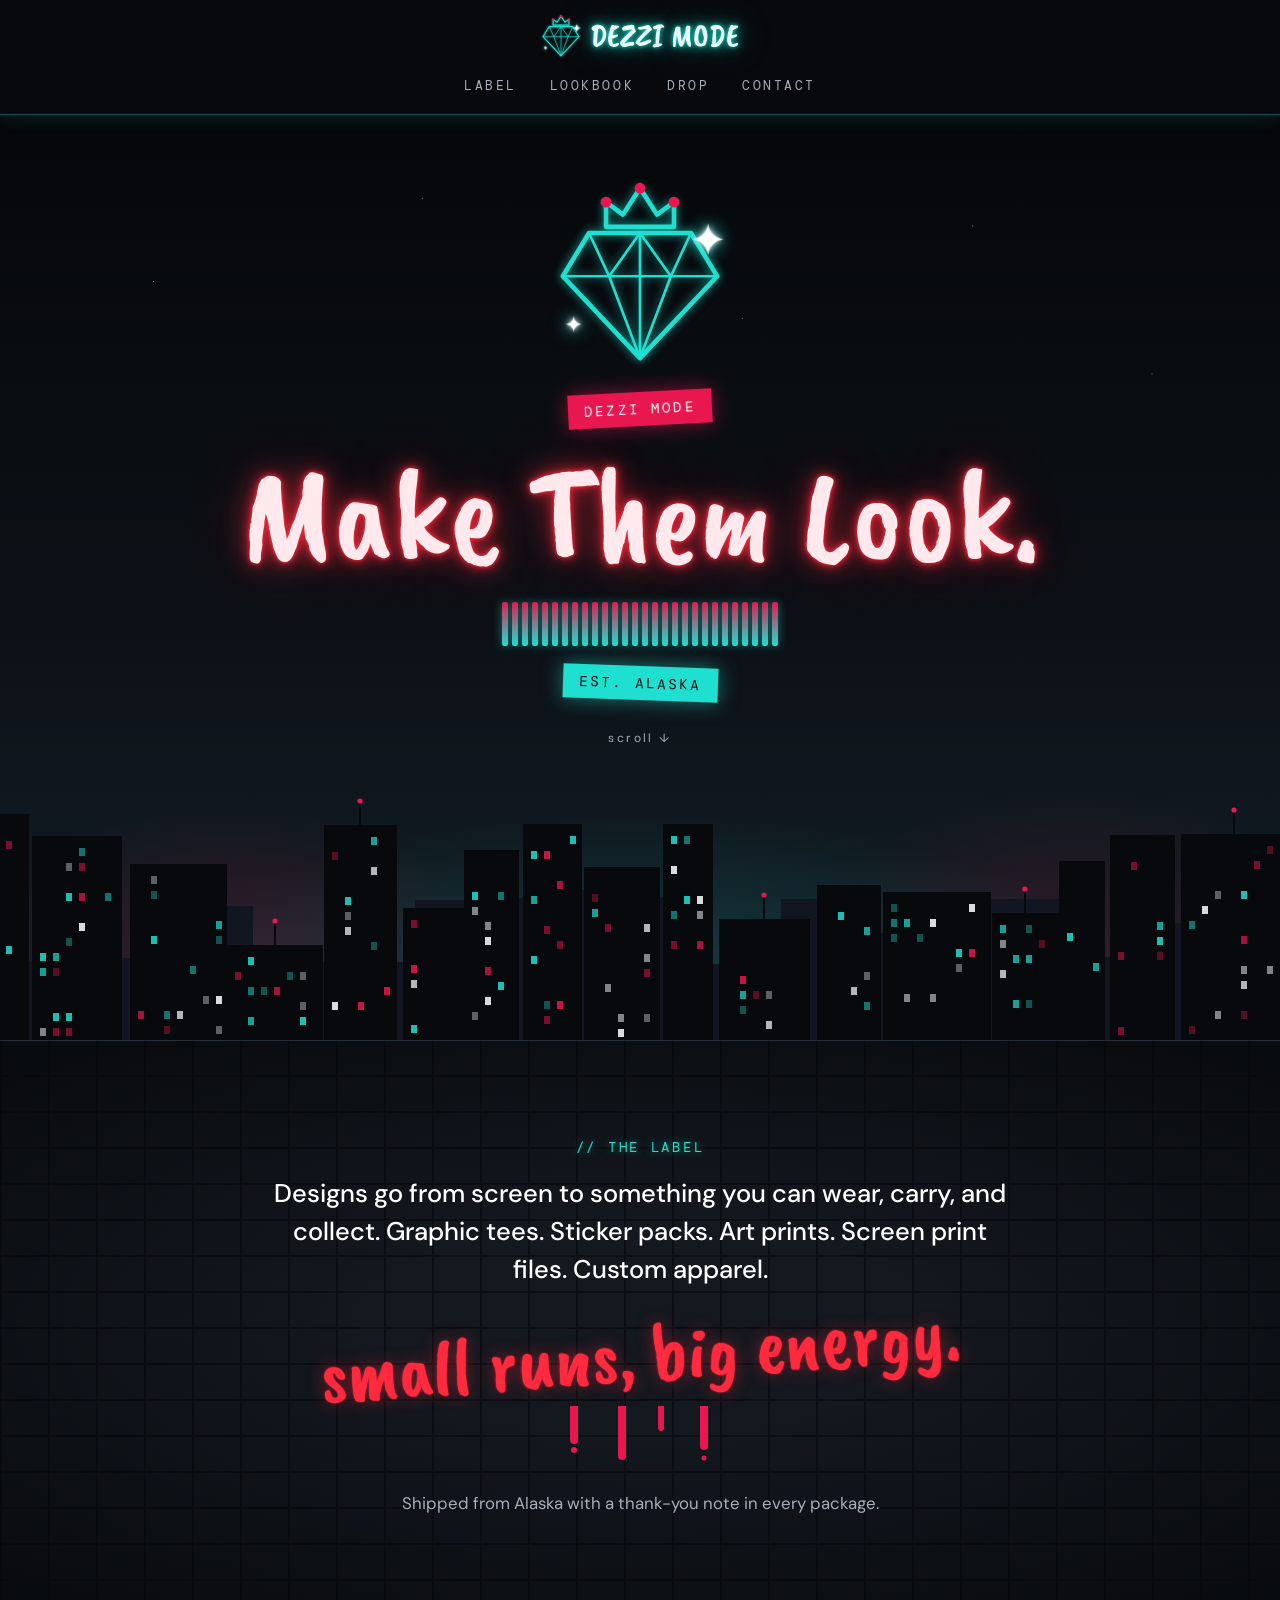
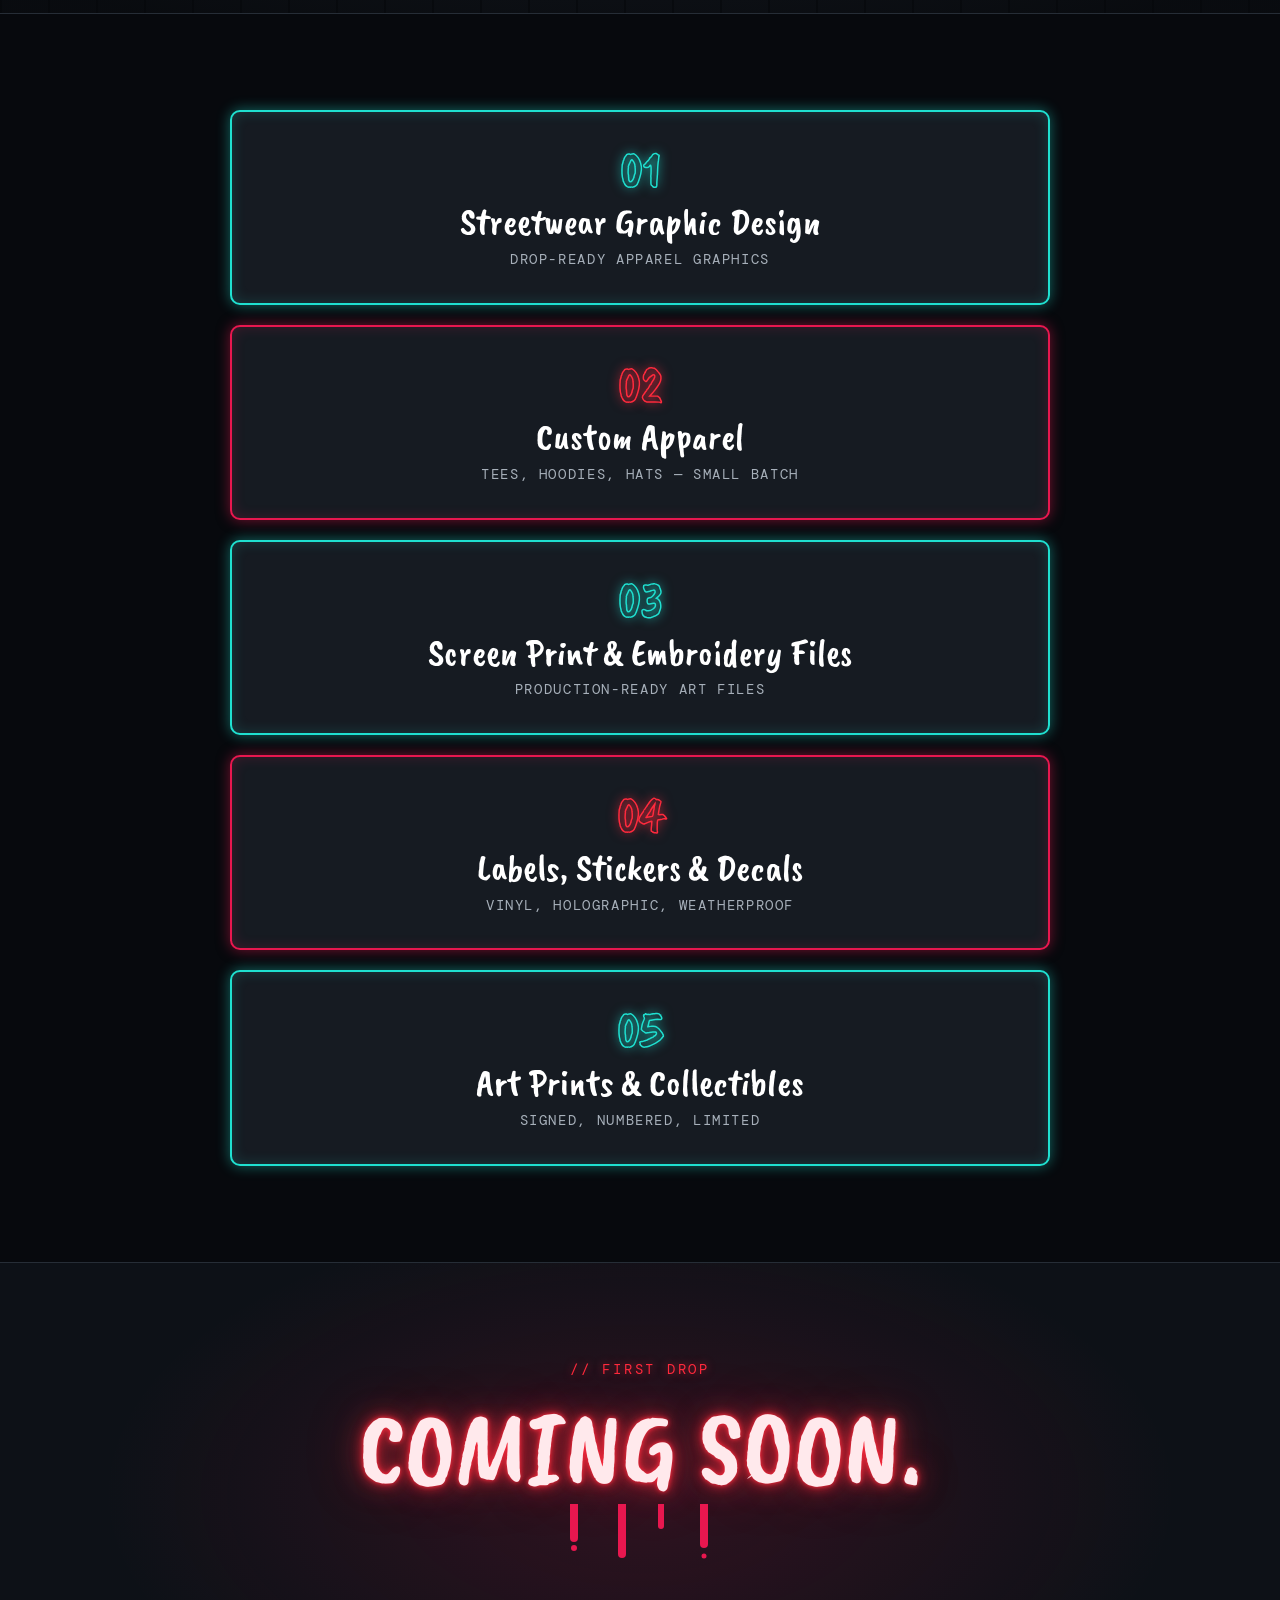
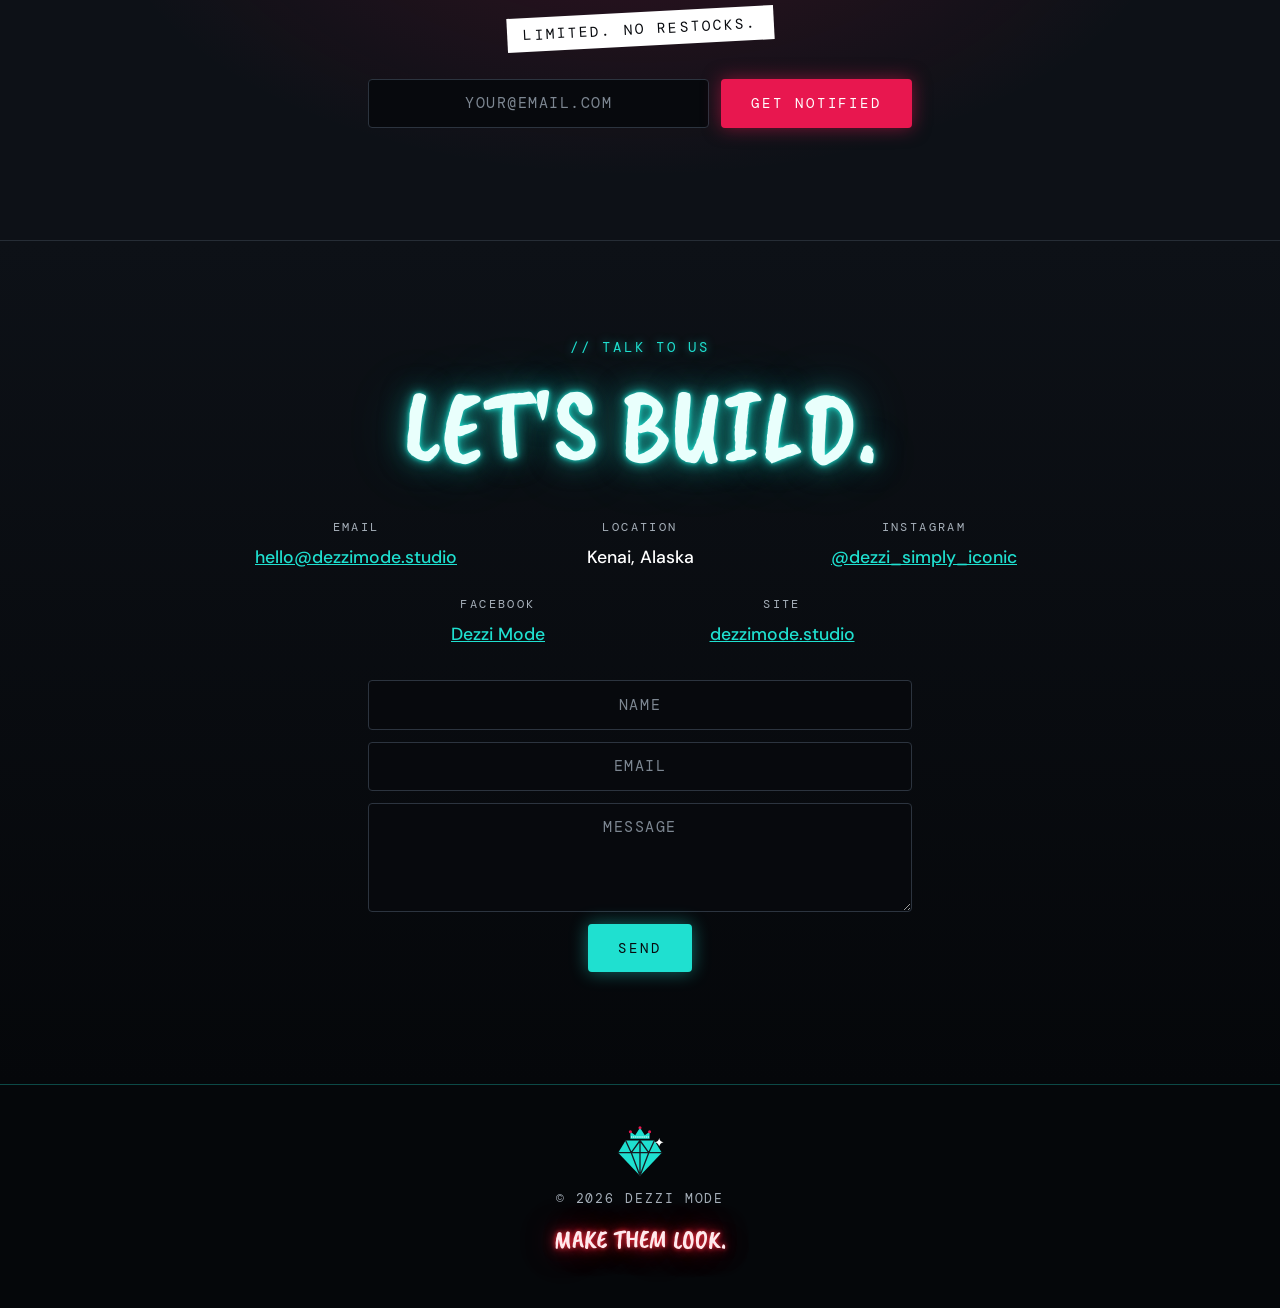
==== commit 8c4096d0: "Add the Dezzi Mode Facebook page to the contact section Co-Authored-By: Claude Opus 5.5 <noreply@ant" ====
--- a/index.html
+++ b/index.html
@@ -4,192 +4,168 @@
   <meta charset="utf-8" />
   <meta name="viewport" content="width=device-width,initial-scale=1" />
   <title>DEZZI MODE — Make Them Look.</title>
-  <meta name="description" content="Dezzi Mode — streetwear graphics, custom apparel, screen print files, stickers, and limited art prints. Shipped from Kenai, Alaska." />
+  <meta name="description" content="Dezzi Mode — Make Them Look. Streetwear graphics, custom apparel, print files, stickers and art prints. Est. Alaska." />
   <meta name="theme-color" content="#0D1117" />
-  <link rel="preconnect" href="https://fonts.googleapis.com">
-  <link rel="preconnect" href="https://fonts.gstatic.com" crossorigin>
-  <link href="https://fonts.googleapis.com/css2?family=Playfair+Display:ital,wght@1,900&family=Permanent+Marker&family=Caveat+Brush&family=DM+Mono:wght@500&family=DM+Sans:wght@400;600&display=swap" rel="stylesheet">
+  <link rel="preconnect" href="https://fonts.googleapis.com" />
+  <link rel="preconnect" href="https://fonts.gstatic.com" crossorigin />
+  <link href="https://fonts.googleapis.com/css2?family=Caveat+Brush&family=DM+Mono:wght@500&family=DM+Sans:wght@400;500;700&display=swap" rel="stylesheet" />
+  <link rel="icon" href="favicon.svg" type="image/svg+xml" />
   <link rel="stylesheet" href="styles.css" />
 </head>
 <body>
+  <!-- Logos: Round 3 D1 (solid + jeweled crown) and D2 (neon outline + crown), copied exactly from the Round 3 board. Do not alter without approval. -->
+  <svg width="0" height="0" style="position:absolute" aria-hidden="true" focusable="false">
+    <defs>
+      <symbol id="logo-d1" viewBox="-10 -70 220 250">
+<path d="M56 -8 L56 -40 L78 -24 L100 -58 L122 -24 L144 -40 L144 -8 Z" fill="#1FE0D0"></path>
+<g fill="#FFFFFF"><circle cx="62" cy="-16" r="3"></circle><circle cx="71.5" cy="-16" r="3"></circle><circle cx="81" cy="-16" r="3"></circle><circle cx="90.5" cy="-16" r="3"></circle><circle cx="100" cy="-16" r="3"></circle><circle cx="109.5" cy="-16" r="3"></circle><circle cx="119" cy="-16" r="3"></circle><circle cx="128.5" cy="-16" r="3"></circle><circle cx="138" cy="-16" r="3"></circle></g>
+<circle cx="56" cy="-40" r="7" fill="#E8174F"></circle><circle cx="100" cy="-58" r="7" fill="#E8174F"></circle><circle cx="144" cy="-40" r="7" fill="#E8174F"></circle>
+<path d="M34 0 L166 0 L200 56 L100 162 L0 56 Z" fill="#1FE0D0"></path>
+<path d="M0 56 L200 56 M34 0 L60 56 L100 0 L140 56 L166 0 M100 0 L100 162 M60 56 L100 162 M140 56 L100 162" fill="none" stroke="#161B22" stroke-width="6" stroke-linecap="round" stroke-linejoin="round"></path>
+<path d="M0 -20 Q3 -3 20 0 Q3 3 0 20 Q-3 3 -20 0 Q-3 -3 0 -20 Z" fill="#FFFFFF" transform="translate(188 8)"></path>
+      </symbol>
+      <symbol id="logo-d2" viewBox="-10 -70 220 250">
+<g fill="none" stroke="#1FE0D0" stroke-linejoin="round" stroke-linecap="round" style="filter: drop-shadow(0 0 6px rgba(31,224,208,0.75))">
+<path d="M56 -8 L56 -40 L78 -24 L100 -58 L122 -24 L144 -40 L144 -8 Z" stroke-width="6"></path>
+<path d="M34 0 L166 0 L200 56 L100 162 L0 56 Z" stroke-width="6"></path>
+<path d="M0 56 L200 56 M34 0 L60 56 L100 0 L140 56 L166 0 M100 0 L100 162 M60 56 L100 162 M140 56 L100 162" stroke-width="3.5"></path>
+</g>
+<circle cx="56" cy="-40" r="7" fill="#E8174F"></circle><circle cx="100" cy="-58" r="7" fill="#E8174F"></circle><circle cx="144" cy="-40" r="7" fill="#E8174F"></circle>
+<g fill="#FFFFFF" style="filter: drop-shadow(0 0 4px #FFFFFF) drop-shadow(0 0 12px rgba(31,224,208,0.9))">
+<path d="M0 -20 Q3 -3 20 0 Q3 3 0 20 Q-3 3 -20 0 Q-3 -3 0 -20 Z" transform="translate(188 8)"></path>
+<path d="M0 -20 Q3 -3 20 0 Q3 3 0 20 Q-3 3 -20 0 Q-3 -3 0 -20 Z" transform="translate(14 118) scale(0.5)"></path>
+</g>
+      </symbol>
+    </defs>
+  </svg>
 
-  <header class="site-header" id="nav-bar">
-    <a href="#top" class="brand" aria-label="Dezzi Mode — home">
-      <svg class="brand-mark" viewBox="0 -40 200 220" width="44" height="48" aria-hidden="true">
-        <g fill="none" stroke="currentColor" stroke-linejoin="round">
-          <path d="M62 30 L62 2 L81 18 L100 -14 L119 18 L138 2 L138 30 Z" stroke-width="8"/>
-          <path d="M30 72 L60 38 L140 38 L170 72 L100 176 Z" stroke-width="8"/>
-          <path d="M30 72 L170 72 M80 72 L100 176 L120 72" stroke-width="5"/>
-        </g>
-      </svg>
-      <span class="brand-word">Dezzi Mode</span>
-    </a>
-    <button id="menu-toggle" class="menu-toggle" aria-label="Toggle menu" aria-expanded="false" aria-controls="nav">
-      <span></span><span></span><span></span>
-    </button>
-    <nav class="site-nav" id="nav" aria-label="Main">
-      <a href="#label">Label</a>
-      <a href="#lookbook">Lookbook</a>
-      <a href="#drop">Drop</a>
-      <a href="#contact">Contact</a>
-    </nav>
+  <header class="site-header">
+    <div class="container header-inner">
+      <a class="logo" href="#top" aria-label="Dezzi Mode home">
+        <svg class="logo-mark" aria-hidden="true"><use href="#logo-d2"/></svg>
+        <span class="logo-word">DEZZI MODE</span>
+      </a>
+      <button id="menu-toggle" class="menu-toggle" aria-label="Toggle menu" aria-expanded="false" aria-controls="nav">
+        <svg viewBox="0 0 24 24" width="24" height="24" aria-hidden="true" fill="none" stroke="currentColor" stroke-width="2" stroke-linecap="round">
+          <line x1="4" y1="7" x2="20" y2="7"/><line x1="4" y1="12" x2="20" y2="12"/><line x1="4" y1="17" x2="20" y2="17"/>
+        </svg>
+      </button>
+      <nav class="nav" id="nav" aria-label="Main">
+        <a href="#label">Label</a>
+        <a href="#lookbook">Lookbook</a>
+        <a href="#drop">Drop</a>
+        <a href="#contact">Contact</a>
+      </nav>
+    </div>
   </header>
 
   <main id="top">
+    <!-- HERO — downtown at night -->
+    <section class="hero">
+      <div class="hero-sky" aria-hidden="true"></div>
+      <div class="container hero-inner">
+        <svg class="hero-mark" role="img" aria-label="Dezzi Mode logo: neon outline diamond with crown"><use href="#logo-d2"/></svg>
+        <p class="tag tag-red">DEZZI MODE</p>
+        <h1 class="neon-title">Make Them Look.</h1>
+        <div class="eq" aria-hidden="true"><span style="--d:0.88s;--s:0.66s"></span><span style="--d:0.75s;--s:1.10s"></span><span style="--d:0.55s;--s:1.25s"></span><span style="--d:0.30s;--s:1.28s"></span><span style="--d:0.86s;--s:0.61s"></span><span style="--d:0.02s;--s:1.06s"></span><span style="--d:0.98s;--s:0.66s"></span><span style="--d:0.37s;--s:1.11s"></span><span style="--d:0.20s;--s:1.20s"></span><span style="--d:0.58s;--s:0.64s"></span><span style="--d:0.44s;--s:1.00s"></span><span style="--d:0.53s;--s:1.07s"></span><span style="--d:0.17s;--s:1.16s"></span><span style="--d:0.44s;--s:1.05s"></span><span style="--d:0.76s;--s:0.89s"></span><span style="--d:0.46s;--s:1.15s"></span><span style="--d:1.13s;--s:1.15s"></span><span style="--d:0.68s;--s:0.80s"></span><span style="--d:0.07s;--s:1.28s"></span><span style="--d:0.84s;--s:1.18s"></span><span style="--d:0.40s;--s:1.02s"></span><span style="--d:1.17s;--s:1.18s"></span><span style="--d:0.72s;--s:0.82s"></span><span style="--d:0.51s;--s:1.22s"></span><span style="--d:0.45s;--s:1.08s"></span><span style="--d:0.72s;--s:1.23s"></span><span style="--d:0.97s;--s:0.80s"></span><span style="--d:0.00s;--s:0.78s"></span></div>
+        <p class="tag tag-teal">EST. ALASKA</p>
+        <p class="scroll-cue">scroll ↓</p>
+      </div>
+      <svg class="skyline" viewBox="0 0 1440 260" preserveAspectRatio="xMidYMax slice" aria-hidden="true"><g fill="#111620"><rect x="0" y="171" width="91" height="89"/><rect x="94" y="181" width="56" height="79"/><rect x="156" y="178" width="118" height="82"/><rect x="276" y="126" width="57" height="134"/><rect x="334" y="179" width="54" height="81"/><rect x="391" y="182" width="103" height="78"/><rect x="495" y="120" width="61" height="140"/><rect x="559" y="118" width="57" height="142"/><rect x="616" y="110" width="78" height="150"/><rect x="699" y="117" width="57" height="143"/><rect x="760" y="184" width="100" height="76"/><rect x="861" y="119" width="55" height="141"/><rect x="922" y="153" width="67" height="107"/><rect x="992" y="121" width="68" height="139"/><rect x="1060" y="119" width="89" height="141"/><rect x="1155" y="177" width="73" height="83"/><rect x="1232" y="143" width="74" height="117"/><rect x="1306" y="182" width="120" height="78"/><rect x="1430" y="111" width="57" height="149"/></g><g fill="#07090D"><rect x="0" y="34" width="109" height="226"/><rect x="112" y="56" width="90" height="204"/><rect x="210" y="84" width="97" height="176"/><rect x="307" y="165" width="96" height="95"/><rect x="354" y="143" width="2" height="22"/><rect x="404" y="45" width="73" height="215"/><rect x="439" y="23" width="2" height="22"/><rect x="483" y="128" width="61" height="132"/><rect x="544" y="70" width="55" height="190"/><rect x="603" y="44" width="59" height="216"/><rect x="664" y="87" width="76" height="173"/><rect x="743" y="44" width="50" height="216"/><rect x="799" y="139" width="91" height="121"/><rect x="843" y="117" width="2" height="22"/><rect x="897" y="105" width="64" height="155"/><rect x="963" y="112" width="108" height="148"/><rect x="1072" y="133" width="67" height="127"/><rect x="1104" y="111" width="2" height="22"/><rect x="1139" y="81" width="46" height="179"/><rect x="1190" y="55" width="65" height="205"/><rect x="1261" y="54" width="107" height="206"/><rect x="1313" y="32" width="2" height="22"/><rect x="1370" y="51" width="87" height="209"/></g><rect x="86" y="61" width="6" height="8" fill="#E8174F" opacity=".5"/><rect class="flick" x="8" y="76" width="6" height="8" fill="#E8174F" opacity=".85"/><rect x="8" y="106" width="6" height="8" fill="#FFFFFF" opacity=".85"/><rect x="47" y="106" width="6" height="8" fill="#E8174F" opacity=".7"/><rect x="60" y="106" width="6" height="8" fill="#1FE0D0" opacity=".5"/><rect x="73" y="106" width="6" height="8" fill="#1FE0D0" opacity=".85"/><rect x="8" y="121" width="6" height="8" fill="#E8174F" opacity=".85"/><rect x="34" y="136" width="6" height="8" fill="#1FE0D0" opacity=".5"/><rect x="8" y="151" width="6" height="8" fill="#E8174F" opacity=".7"/><rect x="34" y="151" width="6" height="8" fill="#1FE0D0" opacity=".85"/><rect x="21" y="166" width="6" height="8" fill="#E8174F" opacity=".35"/><rect class="flick" x="60" y="166" width="6" height="8" fill="#1FE0D0" opacity=".35"/><rect x="73" y="166" width="6" height="8" fill="#1FE0D0" opacity=".7"/><rect x="86" y="166" width="6" height="8" fill="#1FE0D0" opacity=".85"/><rect x="47" y="181" width="6" height="8" fill="#E8174F" opacity=".85"/><rect x="73" y="181" width="6" height="8" fill="#FFFFFF" opacity=".7"/><rect x="34" y="211" width="6" height="8" fill="#FFFFFF" opacity=".7"/><rect x="159" y="68" width="6" height="8" fill="#1FE0D0" opacity=".5"/><rect x="146" y="83" width="6" height="8" fill="#FFFFFF" opacity=".35"/><rect x="159" y="83" width="6" height="8" fill="#E8174F" opacity=".5"/><rect x="146" y="113" width="6" height="8" fill="#1FE0D0" opacity=".85"/><rect x="159" y="113" width="6" height="8" fill="#E8174F" opacity=".7"/><rect x="185" y="113" width="6" height="8" fill="#1FE0D0" opacity=".5"/><rect x="159" y="143" width="6" height="8" fill="#FFFFFF" opacity=".85"/><rect x="146" y="158" width="6" height="8" fill="#1FE0D0" opacity=".35"/><rect x="120" y="173" width="6" height="8" fill="#1FE0D0" opacity=".85"/><rect x="133" y="173" width="6" height="8" fill="#1FE0D0" opacity=".7"/><rect class="flick" x="120" y="188" width="6" height="8" fill="#1FE0D0" opacity=".7"/><rect x="133" y="188" width="6" height="8" fill="#E8174F" opacity=".35"/><rect x="133" y="233" width="6" height="8" fill="#1FE0D0" opacity=".85"/><rect x="146" y="233" width="6" height="8" fill="#1FE0D0" opacity=".85"/><rect x="120" y="248" width="6" height="8" fill="#FFFFFF" opacity=".5"/><rect x="133" y="248" width="6" height="8" fill="#E8174F" opacity=".5"/><rect x="146" y="248" width="6" height="8" fill="#E8174F" opacity=".5"/><rect x="231" y="96" width="6" height="8" fill="#FFFFFF" opacity=".35"/><rect x="231" y="111" width="6" height="8" fill="#1FE0D0" opacity=".35"/><rect x="296" y="141" width="6" height="8" fill="#1FE0D0" opacity=".7"/><rect class="flick" x="231" y="156" width="6" height="8" fill="#1FE0D0" opacity=".85"/><rect x="296" y="156" width="6" height="8" fill="#1FE0D0" opacity=".35"/><rect x="270" y="186" width="6" height="8" fill="#1FE0D0" opacity=".5"/><rect x="283" y="216" width="6" height="8" fill="#FFFFFF" opacity=".35"/><rect x="296" y="216" width="6" height="8" fill="#FFFFFF" opacity=".85"/><rect x="218" y="231" width="6" height="8" fill="#E8174F" opacity=".7"/><rect x="244" y="231" width="6" height="8" fill="#1FE0D0" opacity=".5"/><rect x="257" y="231" width="6" height="8" fill="#FFFFFF" opacity=".7"/><rect x="244" y="246" width="6" height="8" fill="#E8174F" opacity=".35"/><rect x="296" y="246" width="6" height="8" fill="#FFFFFF" opacity=".35"/><circle class="beacon" cx="355" cy="141" r="2.6" fill="#E8174F"/><rect x="328" y="177" width="6" height="8" fill="#1FE0D0" opacity=".85"/><rect x="315" y="192" width="6" height="8" fill="#E8174F" opacity=".5"/><rect class="flick" x="367" y="192" width="6" height="8" fill="#1FE0D0" opacity=".35"/><rect x="380" y="192" width="6" height="8" fill="#FFFFFF" opacity=".35"/><rect x="328" y="207" width="6" height="8" fill="#1FE0D0" opacity=".5"/><rect x="341" y="207" width="6" height="8" fill="#1FE0D0" opacity=".35"/><rect x="354" y="207" width="6" height="8" fill="#E8174F" opacity=".7"/><rect x="380" y="222" width="6" height="8" fill="#FFFFFF" opacity=".35"/><rect x="328" y="237" width="6" height="8" fill="#1FE0D0" opacity=".7"/><rect x="380" y="237" width="6" height="8" fill="#1FE0D0" opacity=".85"/><circle class="beacon" cx="440" cy="21" r="2.6" fill="#E8174F"/><rect x="451" y="57" width="6" height="8" fill="#1FE0D0" opacity=".7"/><rect x="412" y="72" width="6" height="8" fill="#E8174F" opacity=".35"/><rect x="451" y="87" width="6" height="8" fill="#FFFFFF" opacity=".7"/><rect x="425" y="117" width="6" height="8" fill="#1FE0D0" opacity=".85"/><rect x="425" y="132" width="6" height="8" fill="#FFFFFF" opacity=".35"/><rect x="425" y="147" width="6" height="8" fill="#FFFFFF" opacity=".7"/><rect x="451" y="162" width="6" height="8" fill="#1FE0D0" opacity=".35"/><rect x="464" y="207" width="6" height="8" fill="#E8174F" opacity=".85"/><rect class="flick" x="412" y="222" width="6" height="8" fill="#FFFFFF" opacity=".85"/><rect x="438" y="222" width="6" height="8" fill="#E8174F" opacity=".85"/><rect x="491" y="140" width="6" height="8" fill="#E8174F" opacity=".5"/><rect x="491" y="185" width="6" height="8" fill="#E8174F" opacity=".85"/><rect x="491" y="200" width="6" height="8" fill="#FFFFFF" opacity=".7"/><rect x="491" y="245" width="6" height="8" fill="#1FE0D0" opacity=".85"/><rect x="552" y="112" width="6" height="8" fill="#1FE0D0" opacity=".85"/><rect x="578" y="112" width="6" height="8" fill="#1FE0D0" opacity=".5"/><rect x="552" y="127" width="6" height="8" fill="#FFFFFF" opacity=".5"/><rect x="565" y="142" width="6" height="8" fill="#FFFFFF" opacity=".5"/><rect x="565" y="157" width="6" height="8" fill="#FFFFFF" opacity=".85"/><rect class="flick" x="565" y="187" width="6" height="8" fill="#E8174F" opacity=".7"/><rect x="578" y="202" width="6" height="8" fill="#1FE0D0" opacity=".85"/><rect x="565" y="217" width="6" height="8" fill="#FFFFFF" opacity=".85"/><rect x="552" y="232" width="6" height="8" fill="#FFFFFF" opacity=".35"/><rect class="flick" x="650" y="56" width="6" height="8" fill="#1FE0D0" opacity=".85"/><rect class="flick" x="611" y="71" width="6" height="8" fill="#1FE0D0" opacity=".85"/><rect x="624" y="71" width="6" height="8" fill="#E8174F" opacity=".85"/><rect x="637" y="101" width="6" height="8" fill="#E8174F" opacity=".7"/><rect x="611" y="116" width="6" height="8" fill="#1FE0D0" opacity=".7"/><rect x="624" y="146" width="6" height="8" fill="#E8174F" opacity=".5"/><rect x="637" y="161" width="6" height="8" fill="#E8174F" opacity=".5"/><rect x="611" y="176" width="6" height="8" fill="#1FE0D0" opacity=".85"/><rect x="624" y="221" width="6" height="8" fill="#1FE0D0" opacity=".35"/><rect x="637" y="221" width="6" height="8" fill="#E8174F" opacity=".85"/><rect class="flick" x="624" y="236" width="6" height="8" fill="#E8174F" opacity=".5"/><rect x="672" y="114" width="6" height="8" fill="#E8174F" opacity=".35"/><rect x="672" y="129" width="6" height="8" fill="#1FE0D0" opacity=".7"/><rect x="685" y="144" width="6" height="8" fill="#E8174F" opacity=".5"/><rect x="724" y="144" width="6" height="8" fill="#FFFFFF" opacity=".7"/><rect x="724" y="174" width="6" height="8" fill="#FFFFFF" opacity=".5"/><rect x="724" y="189" width="6" height="8" fill="#E8174F" opacity=".5"/><rect x="685" y="204" width="6" height="8" fill="#FFFFFF" opacity=".5"/><rect class="flick" x="698" y="234" width="6" height="8" fill="#FFFFFF" opacity=".5"/><rect x="724" y="234" width="6" height="8" fill="#FFFFFF" opacity=".35"/><rect x="698" y="249" width="6" height="8" fill="#FFFFFF" opacity=".85"/><rect x="751" y="56" width="6" height="8" fill="#1FE0D0" opacity=".85"/><rect x="764" y="56" width="6" height="8" fill="#1FE0D0" opacity=".5"/><rect x="751" y="86" width="6" height="8" fill="#FFFFFF" opacity=".85"/><rect x="764" y="116" width="6" height="8" fill="#1FE0D0" opacity=".85"/><rect x="777" y="116" width="6" height="8" fill="#FFFFFF" opacity=".85"/><rect x="751" y="131" width="6" height="8" fill="#1FE0D0" opacity=".5"/><rect x="777" y="131" width="6" height="8" fill="#FFFFFF" opacity=".5"/><rect x="751" y="161" width="6" height="8" fill="#E8174F" opacity=".5"/><rect class="flick" x="777" y="161" width="6" height="8" fill="#E8174F" opacity=".7"/><circle class="beacon" cx="844" cy="115" r="2.6" fill="#E8174F"/><rect x="820" y="196" width="6" height="8" fill="#E8174F" opacity=".85"/><rect x="820" y="211" width="6" height="8" fill="#1FE0D0" opacity=".7"/><rect class="flick" x="833" y="211" width="6" height="8" fill="#E8174F" opacity=".35"/><rect class="flick" x="846" y="211" width="6" height="8" fill="#FFFFFF" opacity=".35"/><rect x="820" y="226" width="6" height="8" fill="#1FE0D0" opacity=".35"/><rect x="846" y="241" width="6" height="8" fill="#FFFFFF" opacity=".7"/><rect x="918" y="132" width="6" height="8" fill="#1FE0D0" opacity=".85"/><rect x="944" y="147" width="6" height="8" fill="#1FE0D0" opacity=".7"/><rect x="944" y="192" width="6" height="8" fill="#FFFFFF" opacity=".35"/><rect x="931" y="207" width="6" height="8" fill="#FFFFFF" opacity=".7"/><rect x="944" y="222" width="6" height="8" fill="#1FE0D0" opacity=".5"/><rect x="971" y="124" width="6" height="8" fill="#1FE0D0" opacity=".35"/><rect x="1049" y="124" width="6" height="8" fill="#FFFFFF" opacity=".85"/><rect x="971" y="139" width="6" height="8" fill="#1FE0D0" opacity=".5"/><rect x="984" y="139" width="6" height="8" fill="#1FE0D0" opacity=".7"/><rect x="1010" y="139" width="6" height="8" fill="#FFFFFF" opacity=".85"/><rect x="971" y="154" width="6" height="8" fill="#1FE0D0" opacity=".35"/><rect x="997" y="154" width="6" height="8" fill="#1FE0D0" opacity=".35"/><rect x="1036" y="169" width="6" height="8" fill="#1FE0D0" opacity=".85"/><rect x="1049" y="169" width="6" height="8" fill="#E8174F" opacity=".85"/><rect x="1036" y="184" width="6" height="8" fill="#FFFFFF" opacity=".35"/><rect x="984" y="214" width="6" height="8" fill="#FFFFFF" opacity=".5"/><rect x="1010" y="214" width="6" height="8" fill="#FFFFFF" opacity=".5"/><circle class="beacon" cx="1105" cy="109" r="2.6" fill="#E8174F"/><rect x="1080" y="145" width="6" height="8" fill="#1FE0D0" opacity=".7"/><rect x="1106" y="145" width="6" height="8" fill="#1FE0D0" opacity=".35"/><rect x="1080" y="160" width="6" height="8" fill="#FFFFFF" opacity=".5"/><rect x="1119" y="160" width="6" height="8" fill="#E8174F" opacity=".35"/><rect x="1093" y="175" width="6" height="8" fill="#1FE0D0" opacity=".7"/><rect x="1106" y="175" width="6" height="8" fill="#1FE0D0" opacity=".7"/><rect class="flick" x="1080" y="190" width="6" height="8" fill="#FFFFFF" opacity=".7"/><rect x="1093" y="220" width="6" height="8" fill="#1FE0D0" opacity=".7"/><rect x="1106" y="220" width="6" height="8" fill="#1FE0D0" opacity=".35"/><rect x="1147" y="153" width="6" height="8" fill="#1FE0D0" opacity=".85"/><rect x="1173" y="183" width="6" height="8" fill="#1FE0D0" opacity=".7"/><rect x="1211" y="82" width="6" height="8" fill="#E8174F" opacity=".5"/><rect x="1237" y="142" width="6" height="8" fill="#1FE0D0" opacity=".7"/><rect x="1237" y="157" width="6" height="8" fill="#1FE0D0" opacity=".85"/><rect x="1198" y="172" width="6" height="8" fill="#E8174F" opacity=".5"/><rect x="1237" y="172" width="6" height="8" fill="#E8174F" opacity=".35"/><rect x="1198" y="247" width="6" height="8" fill="#E8174F" opacity=".5"/><circle class="beacon" cx="1314" cy="30" r="2.6" fill="#E8174F"/><rect class="flick" x="1347" y="66" width="6" height="8" fill="#E8174F" opacity=".35"/><rect x="1334" y="81" width="6" height="8" fill="#E8174F" opacity=".5"/><rect x="1295" y="111" width="6" height="8" fill="#FFFFFF" opacity=".35"/><rect x="1321" y="111" width="6" height="8" fill="#1FE0D0" opacity=".85"/><rect x="1282" y="126" width="6" height="8" fill="#FFFFFF" opacity=".85"/><rect x="1269" y="141" width="6" height="8" fill="#1FE0D0" opacity=".5"/><rect x="1321" y="156" width="6" height="8" fill="#E8174F" opacity=".7"/><rect x="1321" y="186" width="6" height="8" fill="#FFFFFF" opacity=".5"/><rect x="1347" y="186" width="6" height="8" fill="#FFFFFF" opacity=".5"/><rect x="1321" y="201" width="6" height="8" fill="#FFFFFF" opacity=".7"/><rect x="1295" y="231" width="6" height="8" fill="#FFFFFF" opacity=".5"/><rect x="1321" y="231" width="6" height="8" fill="#E8174F" opacity=".35"/><rect x="1269" y="246" width="6" height="8" fill="#E8174F" opacity=".35"/><rect x="1417" y="78" width="6" height="8" fill="#1FE0D0" opacity=".7"/><rect x="1430" y="78" width="6" height="8" fill="#E8174F" opacity=".85"/><rect x="1443" y="78" width="6" height="8" fill="#1FE0D0" opacity=".85"/><rect x="1404" y="153" width="6" height="8" fill="#E8174F" opacity=".35"/><rect x="1417" y="153" width="6" height="8" fill="#1FE0D0" opacity=".5"/><rect x="1378" y="168" width="6" height="8" fill="#E8174F" opacity=".5"/><rect x="1404" y="183" width="6" height="8" fill="#1FE0D0" opacity=".35"/><rect x="1417" y="183" width="6" height="8" fill="#1FE0D0" opacity=".7"/><rect x="1430" y="183" width="6" height="8" fill="#FFFFFF" opacity=".7"/><rect x="1378" y="198" width="6" height="8" fill="#1FE0D0" opacity=".85"/><rect x="1430" y="213" width="6" height="8" fill="#E8174F" opacity=".5"/><rect x="1378" y="228" width="6" height="8" fill="#E8174F" opacity=".5"/><rect x="1417" y="228" width="6" height="8" fill="#1FE0D0" opacity=".35"/><rect x="1430" y="228" width="6" height="8" fill="#E8174F" opacity=".35"/></svg>
+    </section>
 
-    <!-- ░░ HERO — Crown Jewel ░░ -->
-    <section class="hero glow glow-hero">
-      <div class="hero-copy">
-        <p class="eyebrow">Small town address — city-cut attitude</p>
-        <h1 class="display">Wear the<br><span class="glow-teal">crown.</span></h1>
-        <p class="marker marker-crimson">not like the rest.</p>
-        <p class="lede">Glam meets graffiti. Diamonds, neon and a little attitude, sprayed across a brick wall at 2am.</p>
-        <div class="cta-row">
-          <a href="#drop" class="btn btn-crimson">Shop the drop</a>
-          <a href="#contact" class="btn btn-outline">Book the studio</a>
-        </div>
-      </div>
-
-      <div class="hero-art">
-        <svg class="tee" viewBox="0 0 240 260" width="400" height="433" role="img" aria-label="Black tee mockup with neon crown-and-diamond mark">
-          <path d="M70 10 L100 0 Q120 22 140 0 L170 10 L230 60 L200 100 L180 85 L180 250 L60 250 L60 85 L40 100 L10 60 Z" fill="#161B22" stroke="#262D36" stroke-width="2"/>
-          <g transform="translate(88 58) scale(0.32)">
-            <g fill="none" stroke="#1FE0D0" stroke-linejoin="round">
-              <path d="M62 30 L62 2 L81 18 L100 -14 L119 18 L138 2 L138 30 Z" stroke-width="7"/>
-              <path d="M30 72 L60 38 L140 38 L170 72 L100 176 Z" stroke-width="7"/>
-              <path d="M30 72 L170 72 M60 38 L80 72 L100 38 L120 72 L140 38 M80 72 L100 176 L120 72" stroke-width="4"/>
-            </g>
-            <circle cx="62" cy="2" r="7" fill="#E8174F"/><circle cx="100" cy="-14" r="7" fill="#E8174F"/><circle cx="138" cy="2" r="7" fill="#E8174F"/>
-          </g>
-          <text x="120" y="140" text-anchor="middle" font-family="Permanent Marker, cursive" font-size="24" fill="#1FE0D0" transform="rotate(-4 120 140)">DEZZI MODE</text>
-        </svg>
-        <div class="sticker" aria-hidden="true">stay<br>different</div>
+    <!-- THE LABEL — brick wall -->
+    <section id="label" class="section wall">
+      <div class="container">
+        <p class="eyebrow">// THE LABEL</p>
+        <p class="manifesto">
+          Designs go from screen to something you can wear, carry, and collect.
+          Graphic tees. Sticker packs. Art prints. Screen print files. Custom apparel.
+        </p>
+        <p class="spray">small runs, big energy.</p>
+        <svg class="drips" viewBox="0 0 200 60" aria-hidden="true"><g fill="#E8174F"><path d="M30 0 L38 0 L38 34 A4 4 0 0 1 30 34 Z"/><circle cx="34" cy="44" r="3"/><path d="M78 0 L86 0 L86 50 A4 4 0 0 1 78 50 Z"/><path d="M118 0 L124 0 L124 22 A3 3 0 0 1 118 22 Z"/><path d="M160 0 L168 0 L168 40 A4 4 0 0 1 160 40 Z"/><circle cx="164" cy="52" r="2.5"/></g></svg>
+        <p class="manifesto-end">Shipped from Alaska with a thank-you note in every package.</p>
       </div>
     </section>
 
-    <!-- ░░ LABEL — lockup + manifesto ░░ -->
-    <section id="label" class="label">
-      <div class="label-inner">
-        <div class="lockup-panel reveal">
-          <svg class="lockup" viewBox="-70 -80 340 330" width="350" height="340" role="img" aria-label="Dezzi Mode logo: crowned diamond with DEZZI MODE tagged across it and Make Them Look underneath">
-            <g fill="#1FE0D0" opacity="0.5"><circle cx="-40" cy="20" r="2"/><circle cx="-52" cy="60" r="1.5"/><circle cx="240" cy="10" r="2"/><circle cx="252" cy="70" r="1.5"/><circle cx="230" cy="130" r="2"/><circle cx="-30" cy="140" r="1.5"/></g>
-            <path class="neon-teal" d="M56 -8 L56 -40 L78 -24 L100 -58 L122 -24 L144 -40 L144 -8 Z" fill="#1FE0D0"/>
-            <g fill="#FFFFFF"><circle cx="64" cy="-16" r="3"/><circle cx="73" cy="-16" r="3"/><circle cx="82" cy="-16" r="3"/><circle cx="91" cy="-16" r="3"/><circle cx="100" cy="-16" r="3"/><circle cx="109" cy="-16" r="3"/><circle cx="118" cy="-16" r="3"/><circle cx="127" cy="-16" r="3"/><circle cx="136" cy="-16" r="3"/></g>
-            <circle cx="56" cy="-40" r="7" fill="#E8174F"/><circle cx="100" cy="-58" r="7" fill="#E8174F"/><circle cx="144" cy="-40" r="7" fill="#E8174F"/>
-            <path class="neon-teal" d="M34 0 L166 0 L200 56 L100 162 L0 56 Z" fill="#3B4352" stroke="#1FE0D0" stroke-width="5" stroke-linejoin="round"/>
-            <path d="M0 56 L200 56 M34 0 L60 56 L100 0 L140 56 L166 0 M100 0 L100 162 M60 56 L100 162 M140 56 L100 162" fill="none" stroke="#161B22" stroke-width="5" stroke-linecap="round" stroke-linejoin="round"/>
-            <text class="neon-teal" x="100" y="100" text-anchor="middle" font-family="Caveat Brush, cursive" font-size="64" fill="#1FE0D0" stroke="#0D1117" stroke-width="9" paint-order="stroke" stroke-linejoin="round" transform="rotate(-6 100 100)">DEZZI MODE</text>
-            <path d="M6 226 C60 212 150 214 206 202" fill="none" stroke="#FFFFFF" stroke-width="4" stroke-linecap="round" opacity="0.85"/>
-            <text class="neon-red" x="104" y="212" text-anchor="middle" font-family="Caveat Brush, cursive" font-size="40" fill="#FF2A3D" transform="rotate(-4 104 212)">Make Them Look.</text>
-            <path d="M0 -20 Q3 -3 20 0 Q3 3 0 20 Q-3 3 -20 0 Q-3 -3 0 -20 Z" fill="#FFFFFF" transform="translate(196 8) scale(0.9)"/>
-          </svg>
-        </div>
-        <div class="label-copy reveal">
-          <p class="eyebrow">The label</p>
-          <h2 class="display display-md">Screen to<br><span class="glow-teal">street.</span></h2>
-          <p class="lede">
-            Designs go from screen to something you can wear, carry, and collect.
-            Graphic tees. Sticker packs. Art prints. Screen print files. Custom apparel.
-            <span class="marker marker-inline marker-crimson">small runs, big energy.</span>
-            Shipped from Alaska with a thank-you note in every package.
-          </p>
-        </div>
+    <!-- LOOKBOOK -->
+    <section id="lookbook" class="section lookbook">
+      <div class="container">
+        <ol class="lb-list">
+          <li class="lb-row lb-teal"><span class="lb-num">01</span><h3>Streetwear Graphic Design</h3><p>Drop-ready apparel graphics</p></li>
+          <li class="lb-row lb-red"><span class="lb-num">02</span><h3>Custom Apparel</h3><p>Tees, hoodies, hats — small batch</p></li>
+          <li class="lb-row lb-teal"><span class="lb-num">03</span><h3>Screen Print &amp; Embroidery Files</h3><p>Production-ready art files</p></li>
+          <li class="lb-row lb-red"><span class="lb-num">04</span><h3>Labels, Stickers &amp; Decals</h3><p>Vinyl, holographic, weatherproof</p></li>
+          <li class="lb-row lb-teal"><span class="lb-num">05</span><h3>Art Prints &amp; Collectibles</h3><p>Signed, numbered, limited</p></li>
+        </ol>
       </div>
     </section>
 
-    <!-- ░░ LOOKBOOK INDEX ░░ -->
-    <section id="lookbook" class="lookbook">
-      <div class="section-head">
-        <p class="eyebrow">Lookbook</p>
-        <h2 class="display display-md">What we <span class="glow-crimson">make.</span></h2>
+    <!-- FIRST DROP -->
+    <section id="drop" class="section drop">
+      <div class="container">
+        <p class="eyebrow eyebrow-red">// FIRST DROP</p>
+        <h2 class="neon-title neon-red">COMING SOON.</h2>
+        <svg class="drips" viewBox="0 0 200 60" aria-hidden="true"><g fill="#E8174F"><path d="M30 0 L38 0 L38 34 A4 4 0 0 1 30 34 Z"/><circle cx="34" cy="44" r="3"/><path d="M78 0 L86 0 L86 50 A4 4 0 0 1 78 50 Z"/><path d="M118 0 L124 0 L124 22 A3 3 0 0 1 118 22 Z"/><path d="M160 0 L168 0 L168 40 A4 4 0 0 1 160 40 Z"/><circle cx="164" cy="52" r="2.5"/></g></svg>
+        <p class="tag tag-white">LIMITED. NO RESTOCKS.</p>
+        <form id="notify-form" class="street-form js-form" action="https://formspree.io/f/xjybzyvg" method="POST" data-status="notify-status">
+          <input type="hidden" name="form_type" value="Get Notified — Dezzi Mode Drop" />
+          <label class="visually-hidden" for="notify-email">Email address</label>
+          <input id="notify-email" type="email" name="email" placeholder="YOUR@EMAIL.COM" autocomplete="email" required />
+          <button type="submit" class="btn btn-red">GET NOTIFIED</button>
+        </form>
+        <p id="notify-status" class="form-status" aria-live="polite"></p>
       </div>
-      <ol class="lb-grid">
-        <li class="lb-card reveal">
-          <span class="lb-num lb-num-teal">01</span>
-          <h3 class="lb-name">Streetwear Graphic Design</h3>
-          <p class="lb-desc">Drop-ready apparel graphics</p>
-        </li>
-        <li class="lb-card reveal">
-          <span class="lb-num lb-num-crimson">02</span>
-          <h3 class="lb-name">Custom Apparel</h3>
-          <p class="lb-desc">Tees, hoodies, hats — small batch</p>
-        </li>
-        <li class="lb-card reveal">
-          <span class="lb-num lb-num-teal">03</span>
-          <h3 class="lb-name">Screen Print &amp; Embroidery Files</h3>
-          <p class="lb-desc">Production-ready art files</p>
-        </li>
-        <li class="lb-card reveal">
-          <span class="lb-num lb-num-crimson">04</span>
-          <h3 class="lb-name">Labels, Stickers &amp; Decals</h3>
-          <p class="lb-desc">Vinyl, holographic, weatherproof</p>
-        </li>
-        <li class="lb-card reveal">
-          <span class="lb-num lb-num-teal">05</span>
-          <h3 class="lb-name">Art Prints &amp; Collectibles</h3>
-          <p class="lb-desc">Signed, numbered, limited</p>
-        </li>
-      </ol>
     </section>
 
-    <!-- ░░ DROP ░░ -->
-    <section id="drop" class="drop glow glow-drop">
-      <p class="eyebrow">First drop</p>
-      <h2 class="display">Coming<br><span class="glow-crimson">soon.</span></h2>
-      <p class="marker marker-teal">limited. no restocks.</p>
-      <form id="notify-form" class="street-form" action="https://formspree.io/f/xjybzyvg" method="POST">
-        <input type="hidden" name="form_type" value="Get Notified — Dezzi Mode Drop" />
-        <label class="visually-hidden" for="notify-email">Email address</label>
-        <input id="notify-email" type="email" name="email" placeholder="your@email.com" autocomplete="email" required />
-        <button type="submit" class="btn btn-crimson">Get notified</button>
-      </form>
-      <p id="notify-status" class="form-status" aria-live="polite"></p>
-    </section>
-
-    <!-- ░░ CONTACT ░░ -->
-    <section id="contact" class="contact">
-      <div class="section-head">
-        <p class="eyebrow">Talk to us</p>
-        <h2 class="display display-md">Let's <span class="glow-teal">build.</span></h2>
-      </div>
-      <div class="contact-layout">
-        <dl class="contact-grid reveal">
+    <!-- TALK TO US -->
+    <section id="contact" class="section contact">
+      <div class="container">
+        <p class="eyebrow">// TALK TO US</p>
+        <h2 class="neon-title">LET'S BUILD.</h2>
+        <div class="contact-grid">
           <div class="contact-block">
-            <dt class="contact-label">Email</dt>
-            <dd><a class="contact-value" href="mailto:hello@dezzimode.studio">hello@dezzimode.studio</a></dd>
+            <span class="contact-label">Email</span>
+            <a class="contact-value" href="mailto:hello@dezzimode.studio">hello@dezzimode.studio</a>
           </div>
           <div class="contact-block">
-            <dt class="contact-label">Location</dt>
-            <dd class="contact-value">Kenai, Alaska</dd>
+            <span class="contact-label">Location</span>
+            <span class="contact-value">Kenai, Alaska</span>
           </div>
           <div class="contact-block">
-            <dt class="contact-label">Instagram</dt>
-            <dd><a class="contact-value" href="https://instagram.com/dezzi_simply_iconic" target="_blank" rel="noopener">@dezzi_simply_iconic</a></dd>
+            <span class="contact-label">Instagram</span>
+            <a class="contact-value" href="https://instagram.com/dezzi_simply_iconic" target="_blank" rel="noopener">@dezzi_simply_iconic</a>
           </div>
           <div class="contact-block">
-            <dt class="contact-label">Site</dt>
-            <dd><a class="contact-value" href="https://dezzimode.studio" target="_blank" rel="noopener">dezzimode.studio</a></dd>
+            <span class="contact-label">Facebook</span>
+            <a class="contact-value" href="https://www.facebook.com/61590264914976" target="_blank" rel="noopener">Dezzi Mode</a>
           </div>
-        </dl>
-
-        <form id="contact-form" class="street-form street-form-stacked" action="https://formspree.io/f/xjybzyvg" method="POST">
+          <div class="contact-block">
+            <span class="contact-label">Site</span>
+            <a class="contact-value" href="https://dezzimode.studio">dezzimode.studio</a>
+          </div>
+        </div>
+        <form id="contact-form" class="street-form street-form-stacked js-form" action="https://formspree.io/f/xjybzyvg" method="POST" data-status="form-status">
           <input type="hidden" name="form_type" value="Contact — Dezzi Mode" />
-          <label for="cf-name">Name</label>
-          <input id="cf-name" type="text" name="name" autocomplete="name" required />
-          <label for="cf-email">Email</label>
-          <input id="cf-email" type="email" name="email" autocomplete="email" required />
-          <label for="cf-message">Message</label>
-          <textarea id="cf-message" name="message" rows="4"></textarea>
-          <button type="submit" class="btn btn-outline">Send</button>
-          <p id="form-status" class="form-status" aria-live="polite"></p>
+          <label class="visually-hidden" for="cf-name">Your name</label>
+          <input id="cf-name" type="text" name="name" placeholder="NAME" autocomplete="name" required />
+          <label class="visually-hidden" for="cf-email">Email</label>
+          <input id="cf-email" type="email" name="email" placeholder="EMAIL" autocomplete="email" required />
+          <label class="visually-hidden" for="cf-message">Message</label>
+          <textarea id="cf-message" name="message" rows="4" placeholder="MESSAGE"></textarea>
+          <button type="submit" class="btn">SEND</button>
         </form>
+        <p id="form-status" class="form-status" aria-live="polite"></p>
       </div>
     </section>
   </main>
 
   <footer class="site-footer">
-    <span>© <span id="year"></span> Dezzi Mode · Kenai, Alaska</span>
-    <span class="footer-tag">Make Them Look.</span>
+    <div class="container">
+      <svg class="footer-mark" role="img" aria-label="Dezzi Mode logo: solid diamond with jeweled crown"><use href="#logo-d1"/></svg>
+      <p>© <span id="year"></span> DEZZI MODE</p>
+      <p class="footer-tag">MAKE THEM LOOK.</p>
+    </div>
   </footer>
 
   <script src="script.js"></script>
--- a/styles.css
+++ b/styles.css
@@ -1,417 +1,295 @@
-/* ============================================================
-   DEZZI MODE — Diamond District / Crown Jewel
-   Ink Base #0D1117 · Neon Teal #1FE0D0 · Crimson #E8174F · White
-   Playfair Display · Permanent Marker · DM Mono · DM Sans
-   (Caveat Brush is used only inside the logo lockup)
-   ============================================================ */
-
-:root {
-  --ink: #0D1117;
-  --panel: #161B22;
-  --line: #262D36;
-  --line-strong: #3A424D;
-  --slate: #3B4352;
-  --teal: #1FE0D0;
-  --teal-print: #14C9BA;      /* teal on white / light grounds */
-  --crimson: #E8174F;
-  --neon-red: #FF2A3D;
-  --white: #FFFFFF;
-  --muted: #A7B0BA;
-
-  --glow-teal: rgba(31, 224, 208, 0.55);
-  --glow-crimson: rgba(232, 23, 79, 0.5);
-
-  --font-display: 'Playfair Display', Georgia, serif;
-  --font-marker: 'Permanent Marker', cursive;
-  --font-mono: 'DM Mono', ui-monospace, monospace;
-  --font-body: 'DM Sans', system-ui, sans-serif;
-
-  --gutter: clamp(16px, 4.4vw, 56px);
-  --max: 1280px;
-}
-
-* { box-sizing: border-box; }
-html { scroll-behavior: smooth; scroll-padding-top: 96px; }
-body {
-  margin: 0;
-  background: var(--ink);
-  color: var(--white);
-  font-family: var(--font-body);
-  -webkit-font-smoothing: antialiased;
-  overflow-x: hidden;
-}
-a { color: var(--white); text-decoration: none; transition: color .15s; }
-a:hover { color: var(--teal); }
-:focus-visible { outline: 2px solid var(--teal); outline-offset: 3px; }
-.visually-hidden {
-  position: absolute; width: 1px; height: 1px; overflow: hidden;
-  clip: rect(0 0 0 0); white-space: nowrap;
-}
-
-/* ── Type primitives ───────────────────────────────────── */
-.eyebrow {
-  margin: 0;
-  font: 500 13px/16px var(--font-mono);
-  letter-spacing: 0.16em;
-  text-transform: uppercase;
-  color: var(--teal);
-}
-.display {
-  margin: 0;
-  font-family: var(--font-display);
-  font-style: italic;
-  font-weight: 900;
-  font-size: clamp(3.5rem, 8.2vw, 6.5rem); /* 104px at desktop */
-  line-height: 0.92;
-}
-.display-md { font-size: clamp(2.6rem, 5.6vw, 4.5rem); }
-.glow-teal { color: var(--teal); text-shadow: 0 0 18px var(--glow-teal); }
-.glow-crimson { color: var(--crimson); text-shadow: 0 0 18px var(--glow-crimson); }
-
-.marker {
-  margin: 0;
-  font-family: var(--font-marker);
-  font-size: clamp(1.5rem, 2.4vw, 1.875rem); /* 30px */
-  line-height: 1.1;
-  transform: rotate(-3deg);
-  transform-origin: left center;
-}
-.marker-crimson { color: var(--crimson); }
-.marker-teal { color: var(--teal); }
-.marker-inline {
-  display: inline-block;
-  font-size: 1.15em;
-  margin: 0 4px;
-  transform: rotate(-2deg);
-}
-
-.lede {
-  margin: 0;
-  font-size: clamp(1.0625rem, 1.6vw, 1.25rem);
-  line-height: 1.5;
-  color: var(--muted);
-  max-width: 30em;
-}
-
-/* ── Buttons ───────────────────────────────────────────── */
-.btn {
-  display: inline-flex; align-items: center; justify-content: center;
-  min-height: 48px;
-  padding: 16px 28px;
-  font: 500 13px/16px var(--font-mono);
-  letter-spacing: 0.16em;
-  text-transform: uppercase;
-  cursor: pointer;
-  border: 2px solid transparent;
-  background: none;
-  color: var(--white);
-  transition: box-shadow .15s, background-color .15s, color .15s;
-}
-.btn-crimson {
-  background: var(--crimson);
-  border-color: var(--crimson);
-  color: var(--white);
-  box-shadow: 0 0 18px var(--glow-crimson);
-}
-.btn-crimson:hover { color: var(--white); box-shadow: 0 0 28px rgba(232, 23, 79, 0.75); }
-.btn-outline {
-  border-color: var(--teal);
-  color: var(--white);
-  padding: 14px 26px;
-  box-shadow: 0 0 14px rgba(31, 224, 208, 0.4);
-}
-.btn-outline:hover { color: var(--ink); background: var(--teal); }
-
-/* ── Header ────────────────────────────────────────────── */
-.site-header {
-  position: sticky; top: 0; z-index: 100;
-  display: flex; align-items: center; justify-content: space-between; gap: 24px;
-  padding: 22px var(--gutter);
-  background: rgba(13, 17, 23, 0.94);
-  backdrop-filter: blur(8px);
-  border-bottom: 2px solid var(--teal);
-  box-shadow: 0 4px 18px rgba(31, 224, 208, 0.45);
-}
-.brand { display: flex; align-items: center; gap: 14px; color: var(--white); }
-.brand:hover { color: var(--white); }
-.brand-mark { color: var(--teal); flex: none; }
-.brand-word {
-  font-family: var(--font-display);
-  font-style: italic;
-  font-weight: 900;
-  font-size: clamp(1.6rem, 2.7vw, 2.125rem); /* 34px */
-  line-height: 1;
-}
-.site-nav {
-  display: flex; gap: 32px;
-  font: 500 13px/16px var(--font-mono);
-  letter-spacing: 0.16em;
-  text-transform: uppercase;
-}
-.menu-toggle {
-  display: none; flex-direction: column; justify-content: center; gap: 5px;
-  width: 44px; height: 44px;
-  background: none; border: none; cursor: pointer; padding: 10px;
-}
-.menu-toggle span { width: 24px; height: 2px; background: var(--white); }
-
-/* ── Ambient glows ─────────────────────────────────────── */
-.glow-hero {
+/* Dezzi Mode — downtown at night: neon, graffiti, music.
+   Colours and lettering come from the Round 3–5 logo boards. */
+:root{
+  --ink:#0D1117;        /* night */
+  --surface:#161B22;    /* panels */
+  --street:#07090D;     /* deepest shadow */
+  --teal:#1FE0D0;       /* neon teal */
+  --crimson:#E8174F;    /* crimson */
+  --tagline-red:#FF2A3D;/* "Make Them Look." on dark (Round 5 board) */
+  --white:#FFFFFF;
+  --muted:#A7B0BA;
+  --line:#262D36;
+  --line-strong:#2C343F;
+
+  --font-lettering:'Caveat Brush',cursive;                 /* your diamond lettering */
+  --font-label:'DM Mono',ui-monospace,monospace;           /* labels, nav, buttons */
+  --font-body:'DM Sans',system-ui,-apple-system,'Segoe UI',Arial,sans-serif;
+
+  --neon-teal:0 0 4px rgba(31,224,208,.9),0 0 12px rgba(31,224,208,.75),0 0 28px rgba(31,224,208,.5),0 0 60px rgba(31,224,208,.3);
+  --neon-red:0 0 4px rgba(255,42,61,.95),0 0 12px rgba(255,42,61,.8),0 0 28px rgba(255,42,61,.55),0 0 60px rgba(255,42,61,.3);
+
+  --radius:4px;
+  --container-width:1100px;
+}
+
+*{box-sizing:border-box}
+html{scroll-behavior:smooth}
+body{
+  margin:0;
+  font-family:var(--font-body);
+  color:var(--white);
+  background:var(--ink);
+  line-height:1.6;
+  text-align:center;
+  -webkit-font-smoothing:antialiased;
+}
+a{color:var(--teal)}
+a:hover{color:var(--white)}
+:focus-visible{outline:2px solid var(--teal);outline-offset:3px}
+.visually-hidden{position:absolute!important;width:1px;height:1px;overflow:hidden;clip:rect(0 0 0 0);white-space:nowrap}
+
+.container{max-width:var(--container-width);margin:0 auto;padding:0 1.5rem;position:relative;z-index:1}
+
+/* let the logos' own glow show past their edges (logo code itself untouched) */
+#logo-d1,#logo-d2{overflow:visible}
+
+/* ---------- Neon lettering ---------- */
+.neon-title{
+  margin:0;
+  font-family:var(--font-lettering);
+  font-weight:400;
+  line-height:1;
+  font-size:clamp(3.25rem,10vw,6.5rem);
+  color:#E9FFFC;
+  text-shadow:var(--neon-teal);
+  animation:flicker 7s infinite;
+}
+.neon-red{color:#FFE9EC;text-shadow:var(--neon-red);animation-delay:2.3s}
+.hero .neon-title{color:#FFE9EC;text-shadow:var(--neon-red);font-size:clamp(3.75rem,13vw,8.5rem)}
+
+@keyframes flicker{
+  0%,18%,22%,25%,53%,57%,100%{opacity:1}
+  20%,24%,55%{opacity:.55}
+}
+
+.eyebrow{
+  margin:0 0 1rem;
+  font-family:var(--font-label);
+  font-size:.85rem;
+  letter-spacing:.2em;
+  color:var(--teal);
+  text-shadow:0 0 8px rgba(31,224,208,.6);
+}
+.eyebrow-red{color:var(--tagline-red);text-shadow:0 0 8px rgba(255,42,61,.6)}
+
+/* Sticker / spray tags */
+.tag{
+  display:inline-block;
+  margin:0;
+  padding:.35rem 1rem;
+  font-family:var(--font-label);
+  font-size:.9rem;
+  letter-spacing:.22em;
+  transform:rotate(-3deg);
+}
+.tag-red{background:var(--crimson);color:var(--white);box-shadow:0 0 20px rgba(232,23,79,.55)}
+.tag-teal{background:var(--teal);color:var(--street);box-shadow:0 0 20px rgba(31,224,208,.5);transform:rotate(2deg)}
+.tag-white{background:var(--white);color:var(--street);margin-top:1.5rem}
+
+/* ---------- Header ---------- */
+.site-header{
+  position:sticky;top:0;z-index:20;
+  background:rgba(7,9,13,.88);
+  backdrop-filter:blur(8px);
+  border-bottom:1px solid rgba(31,224,208,.35);
+  box-shadow:0 1px 18px rgba(31,224,208,.15);
+}
+.header-inner{display:flex;flex-direction:column;align-items:center;gap:.25rem;padding-top:.85rem;padding-bottom:.25rem}
+.logo{display:inline-flex;align-items:center;gap:.6rem;text-decoration:none}
+.logo-mark{width:40px;height:45px;overflow:visible}
+.logo-word{font-family:var(--font-lettering);font-size:2rem;line-height:1;color:#E9FFFC;text-shadow:var(--neon-teal)}
+.nav{display:flex;justify-content:center;flex-wrap:wrap;gap:.25rem}
+.nav a{
+  color:var(--muted);text-decoration:none;
+  font-family:var(--font-label);font-size:.8rem;letter-spacing:.2em;text-transform:uppercase;
+  padding:.85rem .9rem;
+}
+.nav a:hover{color:var(--teal);text-shadow:0 0 10px rgba(31,224,208,.8)}
+.menu-toggle{
+  display:none;position:absolute;right:1.5rem;top:50%;transform:translateY(-50%);
+  width:44px;height:44px;align-items:center;justify-content:center;
+  background:transparent;border:1px solid var(--line-strong);border-radius:var(--radius);
+  color:var(--white);cursor:pointer;
+}
+
+/* ---------- Buttons ---------- */
+.btn{
+  display:inline-flex;align-items:center;justify-content:center;
+  min-height:48px;padding:.75rem 1.75rem;
+  background:var(--teal);color:var(--street);
+  font-family:var(--font-label);font-size:.9rem;letter-spacing:.2em;text-transform:uppercase;text-decoration:none;
+  border:2px solid var(--teal);border-radius:var(--radius);
+  box-shadow:0 0 18px rgba(31,224,208,.45);
+  cursor:pointer;transition:box-shadow .2s;
+}
+.btn:hover{color:var(--street);box-shadow:0 0 30px rgba(31,224,208,.8)}
+.btn-red{background:var(--crimson);border-color:var(--crimson);color:var(--white);box-shadow:0 0 18px rgba(232,23,79,.5)}
+.btn-red:hover{color:var(--white);box-shadow:0 0 30px rgba(232,23,79,.85)}
+
+/* ---------- Hero: the city at night ---------- */
+.hero{
+  position:relative;
+  overflow:hidden;
+  min-height:min(100vh,900px);
+  display:flex;
+  flex-direction:column;
+  justify-content:center;
+  padding:4rem 0 0;
+  background:linear-gradient(180deg,#05070A 0%,var(--ink) 55%,#122027 100%);
+}
+.hero-sky{
+  position:absolute;inset:0;
   background:
-    radial-gradient(45% 50% at 85% 25%, rgba(31, 224, 208, 0.20), transparent 70%),
-    radial-gradient(40% 50% at 8% 92%, rgba(232, 23, 79, 0.20), transparent 70%),
+    radial-gradient(ellipse 60% 35% at 50% 100%,rgba(31,224,208,.22),transparent 70%),
+    radial-gradient(ellipse 30% 25% at 18% 92%,rgba(232,23,79,.18),transparent 70%),
+    radial-gradient(ellipse 30% 25% at 84% 90%,rgba(232,23,79,.14),transparent 70%),
+    radial-gradient(1px 1px at 12% 18%,rgba(255,255,255,.6),transparent),
+    radial-gradient(1px 1px at 33% 9%,rgba(255,255,255,.5),transparent),
+    radial-gradient(1px 1px at 58% 22%,rgba(255,255,255,.4),transparent),
+    radial-gradient(1px 1px at 76% 12%,rgba(255,255,255,.55),transparent),
+    radial-gradient(1px 1px at 90% 28%,rgba(255,255,255,.4),transparent);
+}
+.hero-inner{display:flex;flex-direction:column;align-items:center;gap:1.25rem;padding-bottom:2rem}
+.hero-mark{display:block;width:170px;height:193px;overflow:visible}
+.scroll-cue{margin:.5rem 0 0;font-family:var(--font-body);font-size:.75rem;letter-spacing:.2em;color:var(--muted)}
+
+.skyline{position:relative;display:block;width:100%;height:clamp(150px,22vw,260px);margin-top:auto}
+.skyline .flick{animation:window 5s infinite steps(1)}
+.skyline .flick:nth-of-type(3n){animation-duration:7s}
+.skyline .beacon{animation:beacon 2.4s infinite}
+@keyframes window{0%,60%{opacity:.85}61%,100%{opacity:.08}}
+@keyframes beacon{0%,49%{opacity:1}50%,100%{opacity:.15}}
+
+/* Music: equalizer bars */
+.eq{display:flex;align-items:flex-end;justify-content:center;gap:4px;height:44px}
+.eq span{
+  width:6px;height:100%;
+  background:linear-gradient(0deg,var(--teal),var(--crimson));
+  border-radius:2px;
+  transform-origin:bottom;
+  box-shadow:0 0 8px rgba(31,224,208,.5);
+  animation:eq var(--s,1s) ease-in-out var(--d,0s) infinite alternate;
+}
+@keyframes eq{from{transform:scaleY(.15)}to{transform:scaleY(1)}}
+
+/* ---------- Sections ---------- */
+.section{position:relative;padding:6rem 0;border-top:1px solid var(--line)}
+
+/* The Label — brick wall with spray paint */
+.wall{
+  background-color:#14181F;
+  background-image:
+    radial-gradient(ellipse 70% 60% at 50% 50%,transparent 30%,rgba(5,7,10,.75) 100%),
+    linear-gradient(0deg,#0B0E13 2px,transparent 2px),
+    linear-gradient(90deg,#0B0E13 2px,transparent 2px),
+    linear-gradient(90deg,#0B0E13 2px,transparent 2px);
+  background-size:100% 100%,100% 36px,96px 72px,96px 72px;
+  background-position:0 0,0 0,0 0,48px 36px;
+}
+.manifesto{
+  max-width:46rem;margin:0 auto 1.5rem;
+  font-size:clamp(1.25rem,2.6vw,1.6rem);
+  font-weight:500;line-height:1.5;
+  color:var(--white);
+}
+.spray{
+  margin:0;
+  font-family:var(--font-lettering);
+  font-size:clamp(2.75rem,8vw,5rem);
+  line-height:1;
+  color:var(--tagline-red);
+  text-shadow:0 0 2px rgba(255,42,61,.9),0 0 18px rgba(255,42,61,.45);
+  transform:rotate(-4deg);
+}
+.drips{display:block;width:200px;height:60px;margin:.75rem auto 1.5rem}
+.manifesto-end{max-width:40rem;margin:0 auto;color:var(--muted);font-size:1.05rem}
+
+/* Lookbook — neon tube signs */
+.lookbook{background:var(--street)}
+.lb-list{list-style:none;margin:0 auto;padding:0;max-width:820px;display:grid;gap:1.25rem}
+.lb-row{
+  display:flex;flex-direction:column;align-items:center;gap:.35rem;
+  padding:2rem 1.5rem;
+  background:var(--surface);
+  border:2px solid var(--teal);
+  border-radius:10px;
+  box-shadow:0 0 14px rgba(31,224,208,.45),inset 0 0 14px rgba(31,224,208,.18);
+}
+.lb-red{border-color:var(--crimson);box-shadow:0 0 14px rgba(232,23,79,.5),inset 0 0 14px rgba(232,23,79,.2)}
+.lb-num{
+  font-family:var(--font-lettering);font-size:3.25rem;line-height:1;
+  color:transparent;-webkit-text-stroke:1.5px var(--teal);
+  text-shadow:0 0 12px rgba(31,224,208,.6);
+}
+.lb-red .lb-num{-webkit-text-stroke-color:var(--tagline-red);text-shadow:0 0 12px rgba(255,42,61,.6)}
+.lb-row h3{margin:0;font-family:var(--font-lettering);font-weight:400;font-size:clamp(1.75rem,4vw,2.4rem);line-height:1.1;color:var(--white)}
+.lb-row p{margin:0;font-family:var(--font-label);font-size:.85rem;letter-spacing:.12em;text-transform:uppercase;color:var(--muted)}
+
+/* First drop */
+.drop{
+  background:
+    radial-gradient(ellipse 60% 70% at 50% 40%,rgba(232,23,79,.16),transparent 70%),
     var(--ink);
 }
-.glow-drop {
-  background:
-    radial-gradient(45% 55% at 15% 20%, rgba(232, 23, 79, 0.22), transparent 70%),
-    radial-gradient(40% 50% at 90% 90%, rgba(31, 224, 208, 0.16), transparent 70%),
-    var(--ink);
-}
-
-/* ── Hero ──────────────────────────────────────────────── */
-.hero {
-  display: grid;
-  grid-template-columns: repeat(2, minmax(0, 1fr));
-  gap: 40px;
-  padding: 64px var(--gutter) 64px;
-  min-height: calc(100vh - 94px);
-  align-items: center;
-  max-width: none;
-}
-.hero-copy { display: flex; flex-direction: column; gap: 24px; justify-content: center; }
-.hero-copy, .hero-art { max-width: calc(var(--max) / 2); width: 100%; justify-self: center; }
-.cta-row { display: flex; flex-wrap: wrap; gap: 16px; align-items: center; }
-.hero-art {
-  position: relative;
-  display: flex; align-items: center; justify-content: center;
-}
-.tee {
-  width: min(400px, 100%);
-  height: auto;
-  filter: drop-shadow(0 12px 24px rgba(0, 0, 0, 0.6));
-}
-.sticker {
-  position: absolute; right: 24px; bottom: 40px;
-  width: 116px; height: 116px;
-  border-radius: 999px;
-  background: var(--teal);
-  color: var(--ink);
-  display: flex; align-items: center; justify-content: center;
-  text-align: center;
-  font-family: var(--font-marker);
-  font-size: 20px; line-height: 1.1;
-  transform: rotate(10deg);
-}
-
-/* ── Label (lockup + manifesto) ───────────────────────── */
-.label {
-  padding: 96px var(--gutter);
-  border-top: 1px solid var(--line);
-}
-.label-inner {
-  max-width: var(--max); margin: 0 auto;
-  display: grid;
-  grid-template-columns: minmax(0, 5fr) minmax(0, 6fr);
-  gap: 56px;
-  align-items: center;
-}
-.lockup-panel {
-  background: var(--panel);
-  display: flex; align-items: center; justify-content: center;
-  padding: 40px 24px;
-  overflow: hidden;
-}
-.lockup { width: min(350px, 100%); height: auto; }
-.neon-teal { filter: drop-shadow(0 0 6px rgba(31, 224, 208, 0.9)) drop-shadow(0 0 16px rgba(31, 224, 208, 0.55)); }
-.neon-red { filter: drop-shadow(0 0 5px rgba(255, 42, 61, 0.95)) drop-shadow(0 0 16px rgba(255, 42, 61, 0.6)); }
-.label-copy { display: flex; flex-direction: column; gap: 24px; }
-.label-copy .lede { color: var(--white); font-size: clamp(1.125rem, 1.8vw, 1.375rem); line-height: 1.55; max-width: 32em; }
-
-/* ── Section heads ─────────────────────────────────────── */
-.section-head {
-  max-width: var(--max); margin: 0 auto 40px;
-  display: flex; flex-direction: column; gap: 16px;
-}
-
-/* ── Lookbook ──────────────────────────────────────────── */
-.lookbook {
-  padding: 96px var(--gutter);
-  border-top: 1px solid var(--line);
-}
-.lb-grid {
-  list-style: none; margin: 0 auto; padding: 0;
-  max-width: var(--max);
-  display: grid;
-  grid-template-columns: repeat(auto-fit, minmax(200px, 1fr));
-  gap: 20px;
-}
-.lb-card {
-  background: var(--panel);
-  border: 1px solid var(--line);
-  padding: 28px 24px 32px;
-  display: flex; flex-direction: column; gap: 10px;
-  transition: border-color .2s, box-shadow .2s;
-}
-.lb-card:hover { border-color: var(--teal); box-shadow: 0 0 18px rgba(31, 224, 208, 0.25); }
-.lb-num {
-  font-family: var(--font-display);
-  font-style: italic;
-  font-weight: 900;
-  font-size: 4rem;
-  line-height: 1;
-  color: transparent;
-  -webkit-text-stroke: 2px currentColor;
-  margin-bottom: 8px;
-}
-.lb-num-teal { -webkit-text-stroke-color: var(--teal); }
-.lb-num-crimson { -webkit-text-stroke-color: var(--crimson); }
-.lb-name {
-  margin: 0;
-  font-family: var(--font-display);
-  font-style: italic;
-  font-weight: 900;
-  font-size: 1.5rem;
-  line-height: 1.1;
-}
-.lb-desc {
-  margin: 0;
-  font: 500 12px/18px var(--font-mono);
-  letter-spacing: 0.08em;
-  text-transform: uppercase;
-  color: var(--muted);
-}
-
-/* ── Drop ──────────────────────────────────────────────── */
-.drop {
-  display: flex; flex-direction: column; align-items: center; gap: 24px;
-  text-align: center;
-  padding: 120px var(--gutter);
-  border-top: 2px solid var(--crimson);
-  box-shadow: inset 0 6px 18px -8px rgba(232, 23, 79, 0.5);
-}
-.drop .marker { transform-origin: center; }
-
-/* ── Forms ─────────────────────────────────────────────── */
-.street-form {
-  display: flex; gap: 12px; flex-wrap: wrap; justify-content: center;
-  max-width: 560px; width: 100%;
-  margin-top: 16px;
-}
+.drop .drips{margin-top:.25rem}
+
+.street-form{display:flex;flex-wrap:wrap;justify-content:center;gap:.75rem;max-width:34rem;margin:2rem auto 0}
 .street-form input,
-.street-form textarea {
-  flex: 1 1 240px;
-  min-height: 48px;
-  background: var(--panel);
-  border: 1px solid var(--line-strong);
-  color: var(--white);
-  padding: 14px 16px;
-  font: 400 1rem/1.4 var(--font-body);
-}
-.street-form input::placeholder,
-.street-form textarea::placeholder { color: var(--muted); opacity: 1; }
+.street-form textarea{
+  flex:1 1 16rem;
+  min-height:48px;
+  padding:.85rem 1rem;
+  background:var(--street);
+  border:1px solid var(--line-strong);
+  border-radius:var(--radius);
+  color:var(--white);
+  font-family:var(--font-label);
+  font-size:.95rem;
+  letter-spacing:.1em;
+  text-align:center;
+}
+.street-form ::placeholder{color:#7D8792}
 .street-form input:focus,
-.street-form textarea:focus {
-  outline: none;
-  border-color: var(--teal);
-  box-shadow: 0 0 0 1px var(--teal), 0 0 14px rgba(31, 224, 208, 0.35);
-}
-.street-form textarea { resize: vertical; }
-.street-form-stacked { flex-direction: column; align-items: stretch; max-width: none; margin: 0; }
-.street-form-stacked label {
-  font: 500 12px/16px var(--font-mono);
-  letter-spacing: 0.12em;
-  text-transform: uppercase;
-  color: var(--muted);
-  margin-top: 8px;
-}
-.street-form-stacked input,
-.street-form-stacked textarea { flex: none; }
-.street-form-stacked .btn { align-self: flex-start; margin-top: 12px; }
-
-.form-status {
-  margin: 0;
-  min-height: 1.2em;
-  font: 500 13px/18px var(--font-mono);
-  color: var(--teal);
-}
-
-/* ── Contact ───────────────────────────────────────────── */
-.contact {
-  padding: 96px var(--gutter);
-  border-top: 1px solid var(--line);
-}
-.contact-layout {
-  max-width: var(--max); margin: 0 auto;
-  display: grid;
-  grid-template-columns: repeat(2, minmax(0, 1fr));
-  gap: 56px;
-  align-items: start;
-}
-.contact-grid {
-  margin: 0;
-  display: grid;
-  grid-template-columns: repeat(auto-fit, minmax(200px, 1fr));
-  gap: 28px;
-}
-.contact-block { border-left: 2px solid var(--crimson); padding-left: 16px; }
-.contact-block dd { margin: 0; }
-.contact-label {
-  margin-bottom: 6px;
-  font: 500 12px/16px var(--font-mono);
-  letter-spacing: 0.12em;
-  text-transform: uppercase;
-  color: var(--muted);
-}
-.contact-value { font-size: 1.0625rem; line-height: 1.4; overflow-wrap: anywhere; }
-
-/* ── Footer ────────────────────────────────────────────── */
-.site-footer {
-  display: flex; justify-content: space-between; align-items: center; flex-wrap: wrap; gap: 12px;
-  padding: 28px var(--gutter) 40px;
-  border-top: 1px solid var(--line);
-  font: 500 12px/20px var(--font-mono);
-  letter-spacing: 0.12em;
-  text-transform: uppercase;
-  color: var(--muted);
-}
-.footer-tag {
-  font-family: var(--font-marker);
-  font-size: 1.25rem;
-  letter-spacing: 0;
-  text-transform: none;
-  color: var(--crimson);
-  transform: rotate(-3deg);
-}
-
-/* ── Reveal-on-scroll (JS toggles .is-visible) ─────────── */
-.reveal { opacity: 0; transform: translateY(18px); transition: opacity .5s ease, transform .5s ease; }
-.reveal.is-visible { opacity: 1; transform: translateY(0); }
-@media (prefers-reduced-motion: reduce) {
-  html { scroll-behavior: auto; }
-  .reveal { opacity: 1; transform: none; transition: none; }
-}
-
-/* ── Responsive ────────────────────────────────────────── */
-@media (max-width: 960px) {
-  .hero { grid-template-columns: 1fr; min-height: 0; padding-top: 48px; }
-  .label-inner, .contact-layout { grid-template-columns: 1fr; gap: 40px; }
-}
-@media (max-width: 720px) {
-  .menu-toggle { display: flex; }
-  .site-header { padding-top: 14px; padding-bottom: 14px; }
-  .brand-mark { width: 34px; height: 37px; }
-  .site-nav {
-    position: absolute; top: 100%; left: 0; right: 0;
-    display: none;
-    flex-direction: column; gap: 0;
-    padding: 8px var(--gutter) 16px;
-    background: var(--ink);
-    border-bottom: 2px solid var(--teal);
+.street-form textarea:focus{outline:none;border-color:var(--teal);box-shadow:0 0 0 1px var(--teal),0 0 16px rgba(31,224,208,.4)}
+.street-form-stacked{flex-direction:column;align-items:stretch}
+.street-form-stacked input,.street-form-stacked textarea{flex:none;width:100%}
+.street-form-stacked .btn{align-self:center}
+.form-status{margin:1rem 0 0;color:var(--muted);font-family:var(--font-label);font-size:.85rem;letter-spacing:.1em}
+
+/* Contact */
+.contact{background:linear-gradient(180deg,var(--ink),#05070A)}
+.contact-grid{display:flex;flex-wrap:wrap;justify-content:center;gap:1.5rem;max-width:900px;margin:2.5rem auto 0}
+.contact-block{flex:0 1 260px;display:flex;flex-direction:column;align-items:center;gap:.35rem}
+.contact-label{font-family:var(--font-label);font-size:.75rem;letter-spacing:.2em;text-transform:uppercase;color:var(--muted)}
+.contact-value{font-size:1.1rem;font-weight:500;color:var(--white)}
+a.contact-value{color:var(--teal)}
+
+/* ---------- Footer ---------- */
+.site-footer{padding:2.5rem 0 3rem;background:#05070A;border-top:1px solid rgba(31,224,208,.3);color:var(--muted);font-family:var(--font-label);font-size:.8rem;letter-spacing:.15em}
+.site-footer .container{display:flex;flex-direction:column;align-items:center;gap:.6rem}
+.site-footer p{margin:0}
+.footer-mark{width:48px;height:55px;overflow:visible}
+.footer-tag{font-family:var(--font-lettering);font-size:1.6rem;letter-spacing:0;color:#FFE9EC;text-shadow:var(--neon-red)}
+
+/* ---------- Responsive ---------- */
+@media (min-width:768px){
+}
+@media (max-width:767px){
+  .header-inner{padding-bottom:.85rem}
+  .menu-toggle{display:inline-flex}
+  .nav{
+    display:none;position:absolute;top:100%;left:0;right:0;
+    flex-direction:column;gap:0;padding:.5rem 1.5rem 1rem;
+    background:var(--street);border-bottom:1px solid var(--line);
   }
-  .site-nav a { padding: 14px 0; border-bottom: 1px solid var(--line); }
-  .site-nav.open { display: flex; }
-  .sticker { width: 92px; height: 92px; font-size: 16px; right: 4px; bottom: 12px; }
-  .label, .lookbook, .contact { padding-top: 72px; padding-bottom: 72px; }
-  .drop { padding-top: 88px; padding-bottom: 88px; }
-}
+  .nav.is-open{display:flex}
+  .nav a{padding:.9rem 0;border-bottom:1px solid var(--line)}
+  .nav a:last-child{border-bottom:none}
+  .section{padding:4.5rem 0}
+}
+@media (prefers-reduced-motion:reduce){
+  html{scroll-behavior:auto}
+  .neon-title,.skyline .flick,.skyline .beacon,.eq span{animation:none}
+  .eq span{transform:scaleY(.6)}
+}
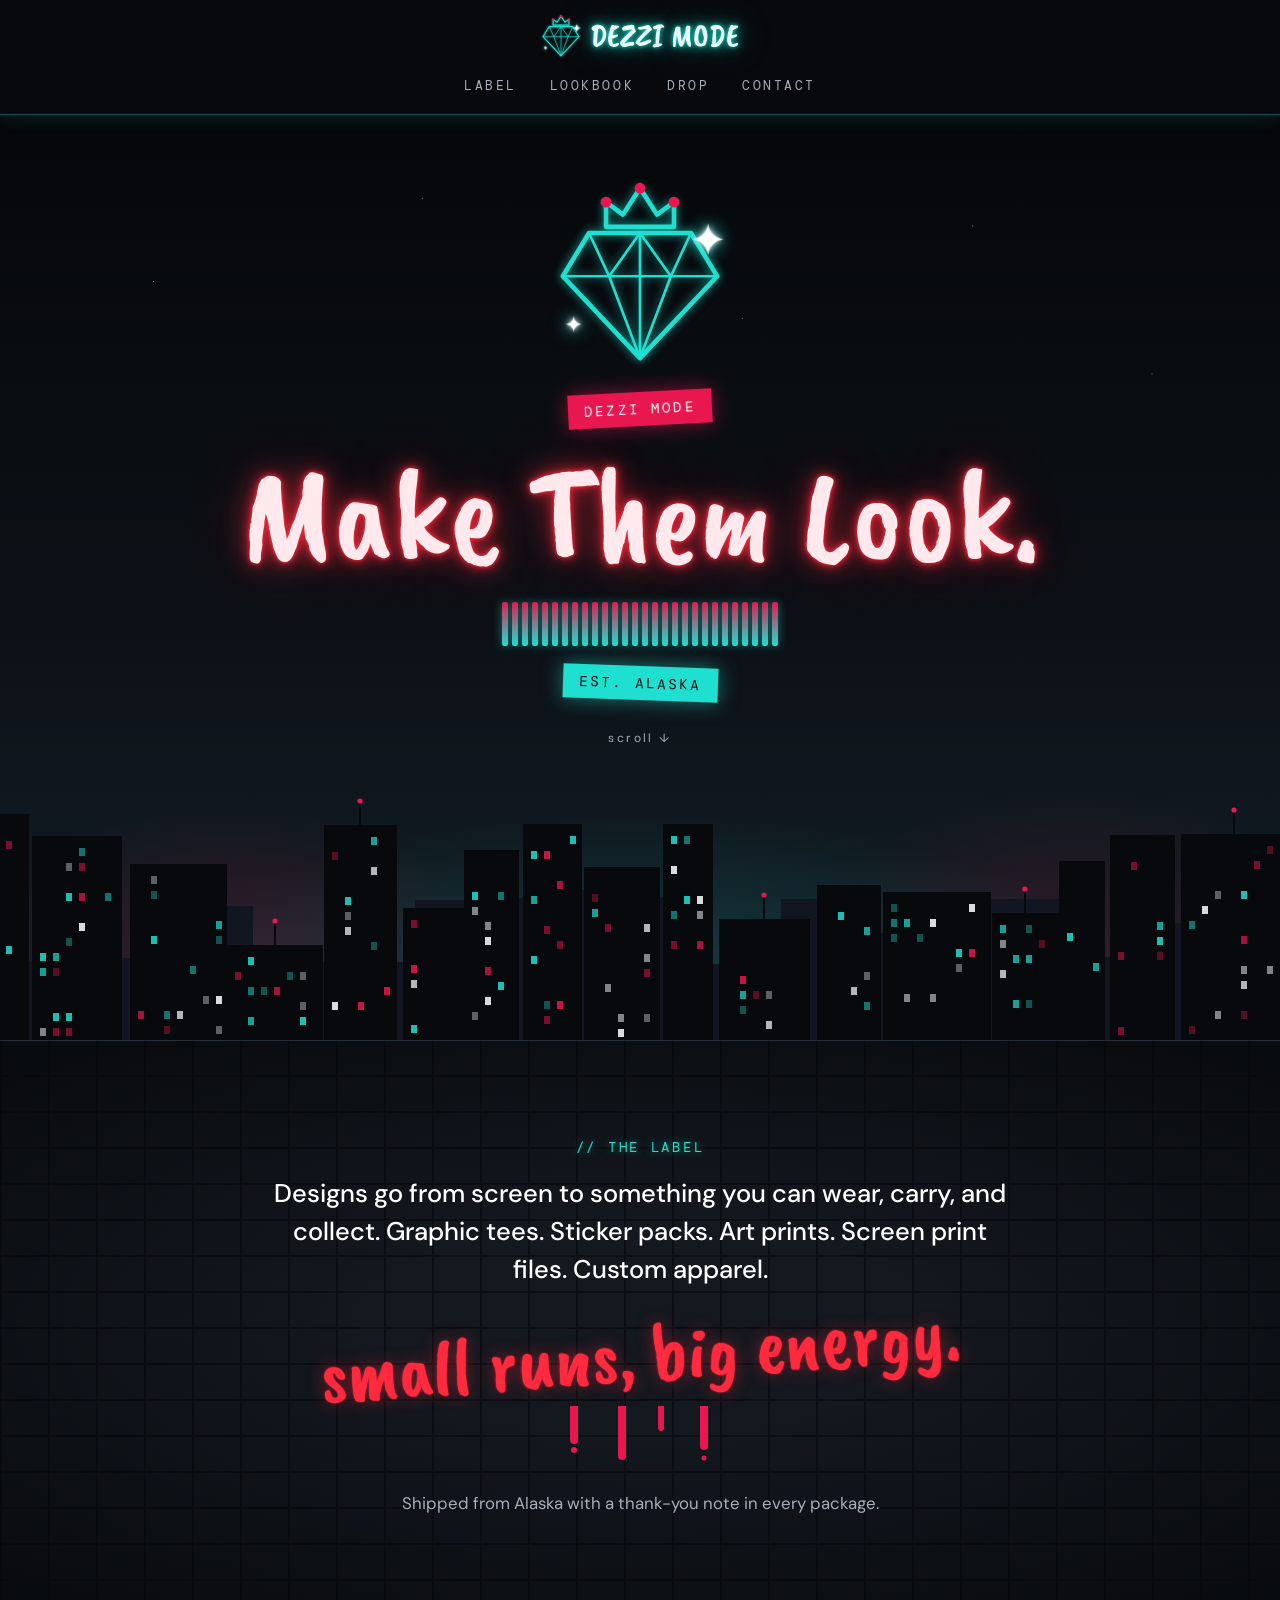
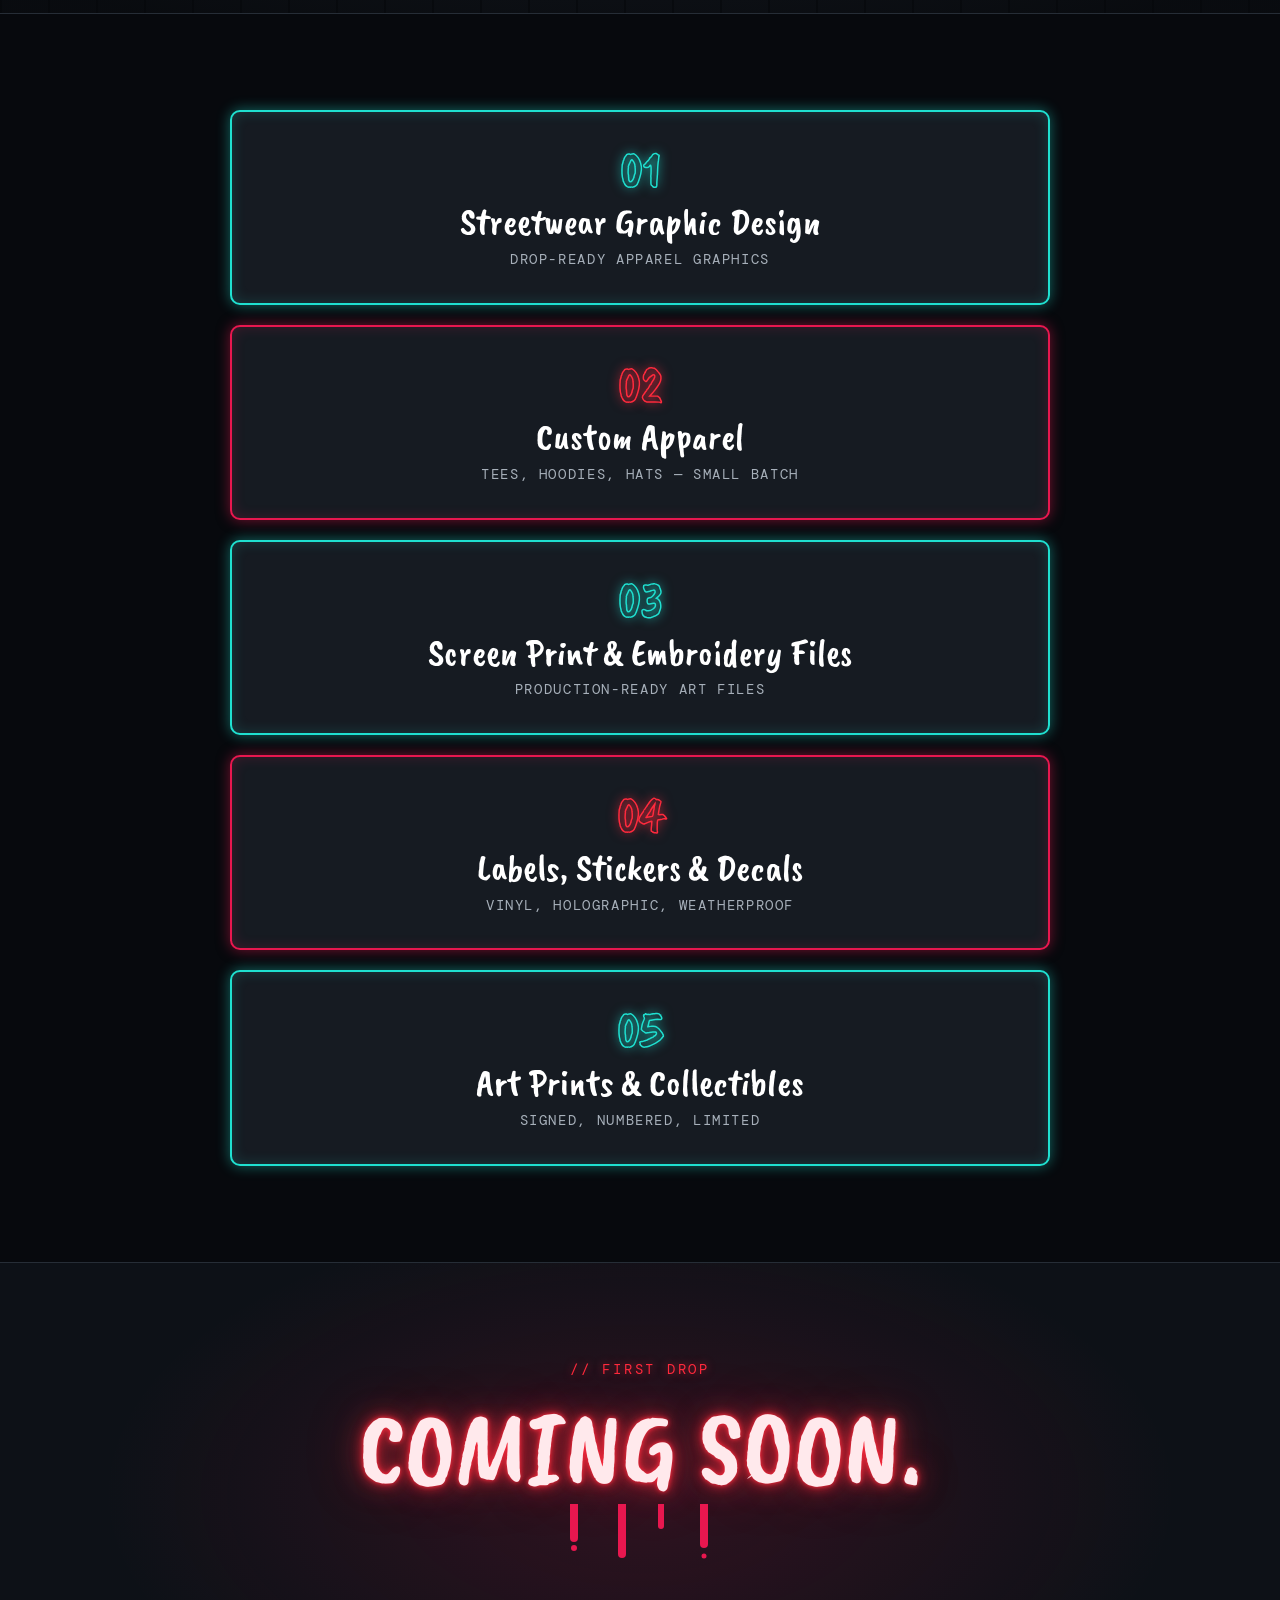
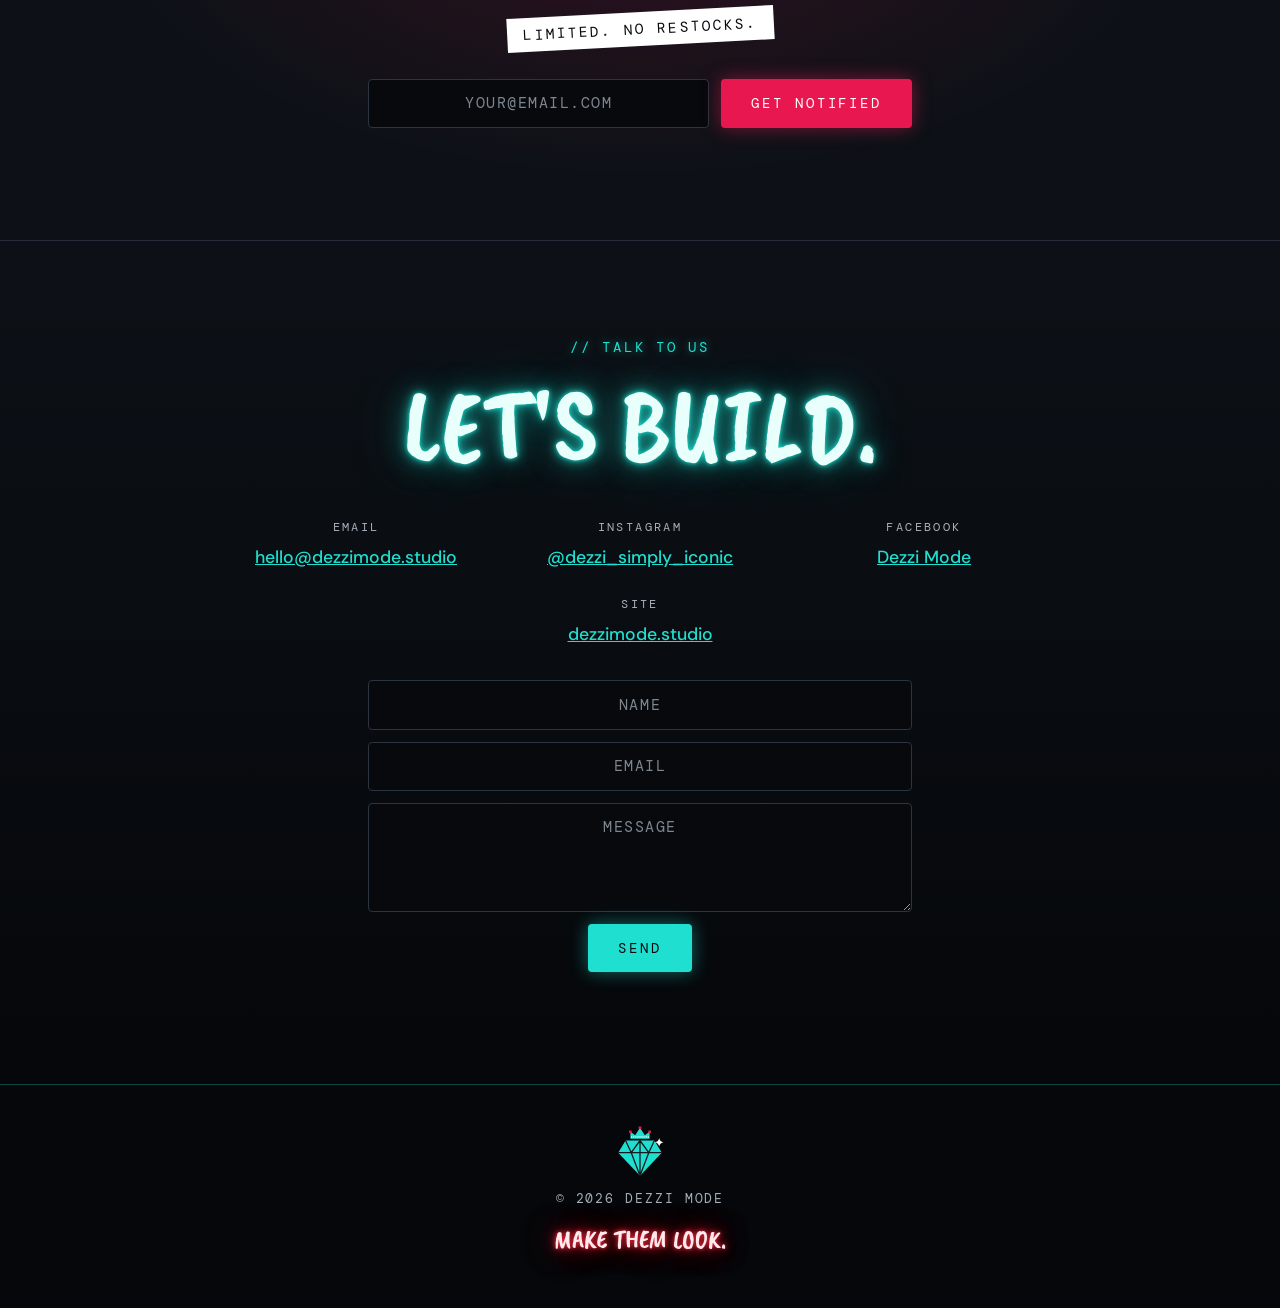
==== commit bead6ad4: "Remove the location from the Talk To Us section Co-Authored-By: Claude Opus 5.5 <noreply@anthropic.c" ====
--- a/index.html
+++ b/index.html
@@ -129,10 +129,6 @@
             <a class="contact-value" href="mailto:hello@dezzimode.studio">hello@dezzimode.studio</a>
           </div>
           <div class="contact-block">
-            <span class="contact-label">Location</span>
-            <span class="contact-value">Kenai, Alaska</span>
-          </div>
-          <div class="contact-block">
             <span class="contact-label">Instagram</span>
             <a class="contact-value" href="https://instagram.com/dezzi_simply_iconic" target="_blank" rel="noopener">@dezzi_simply_iconic</a>
           </div>
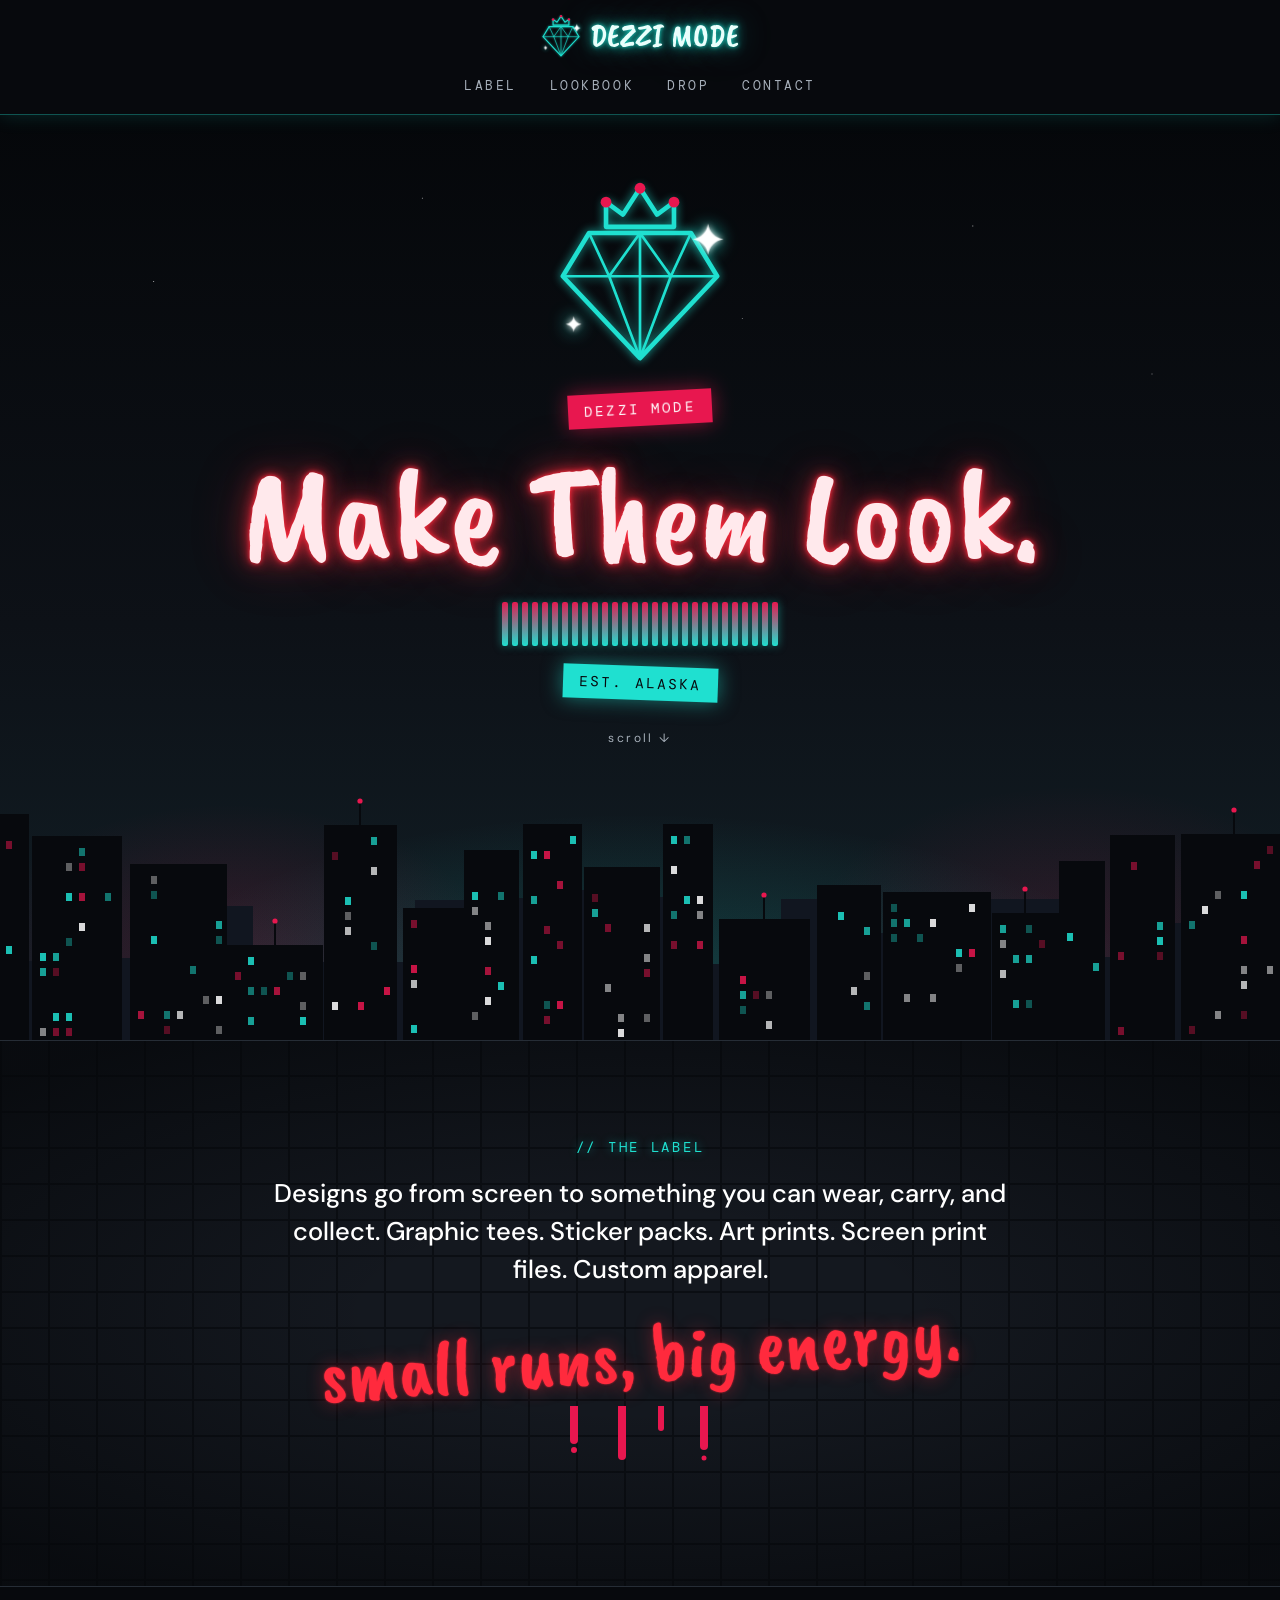
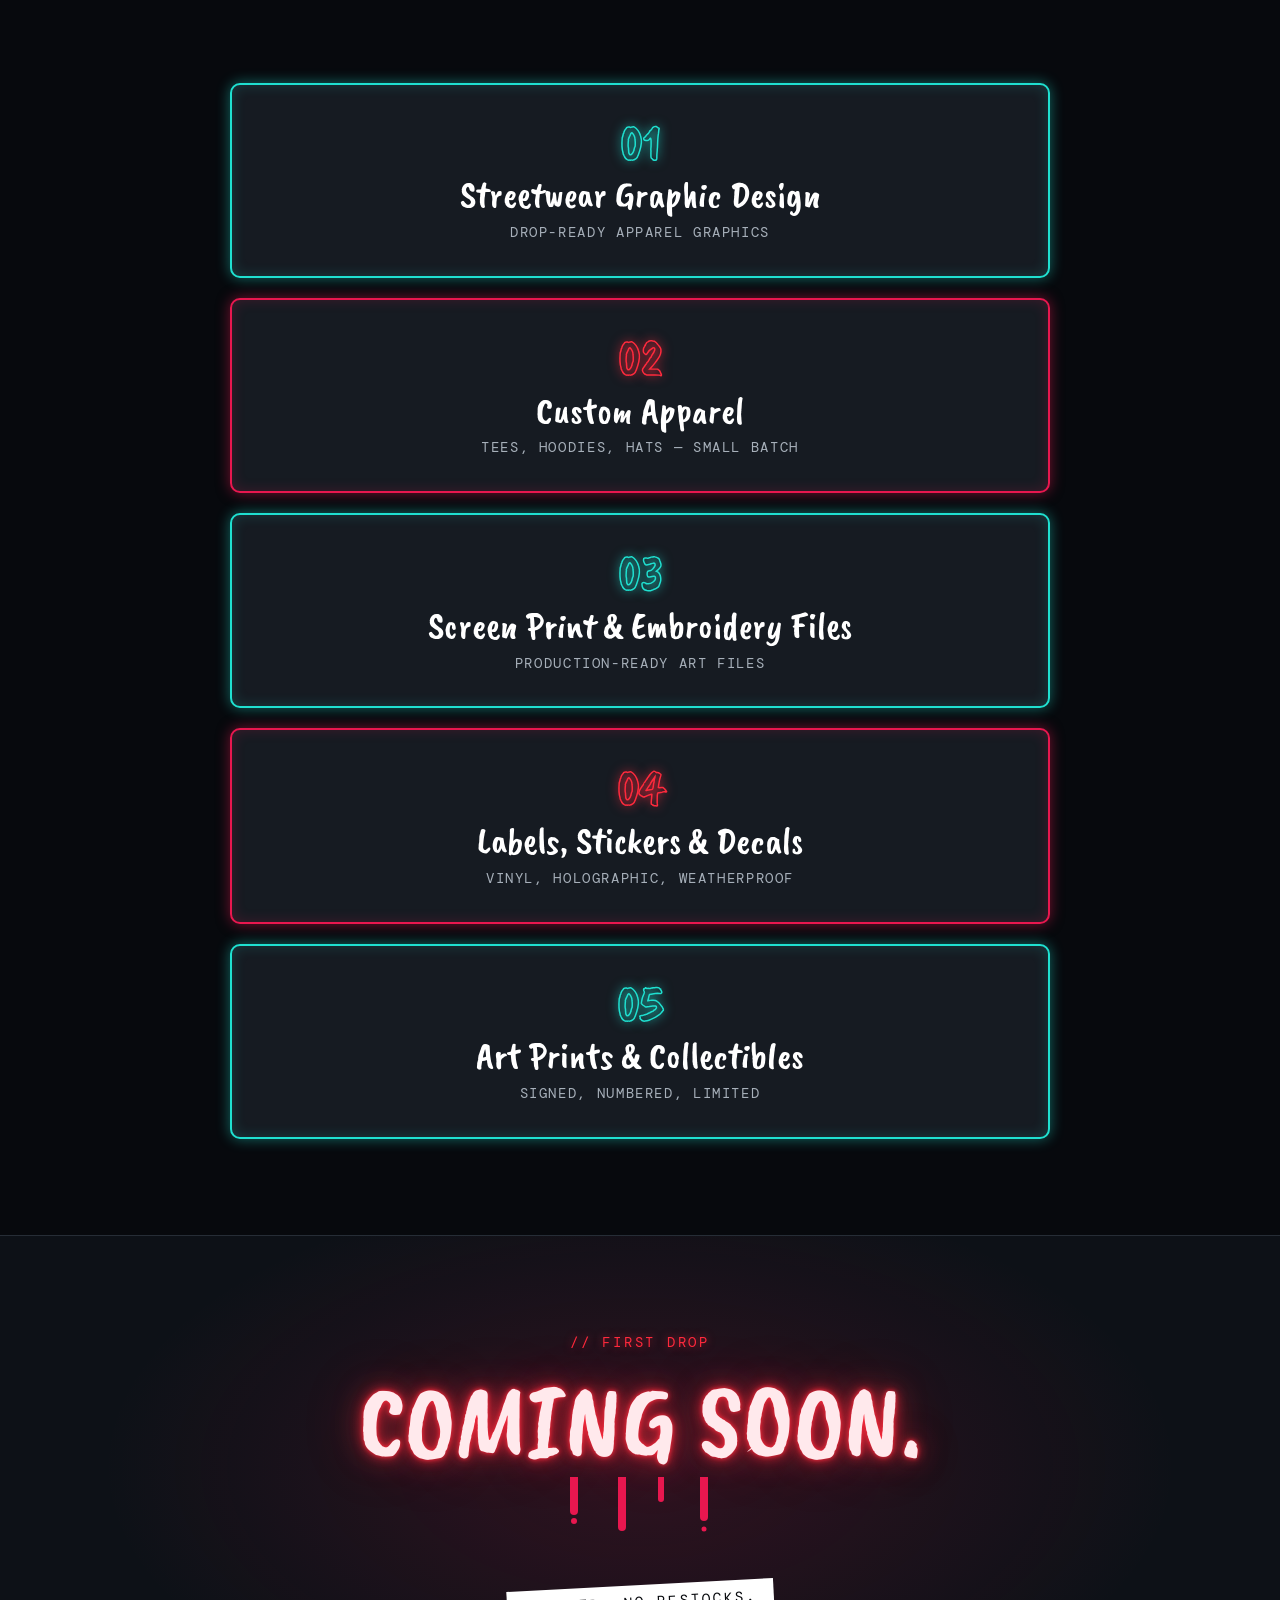
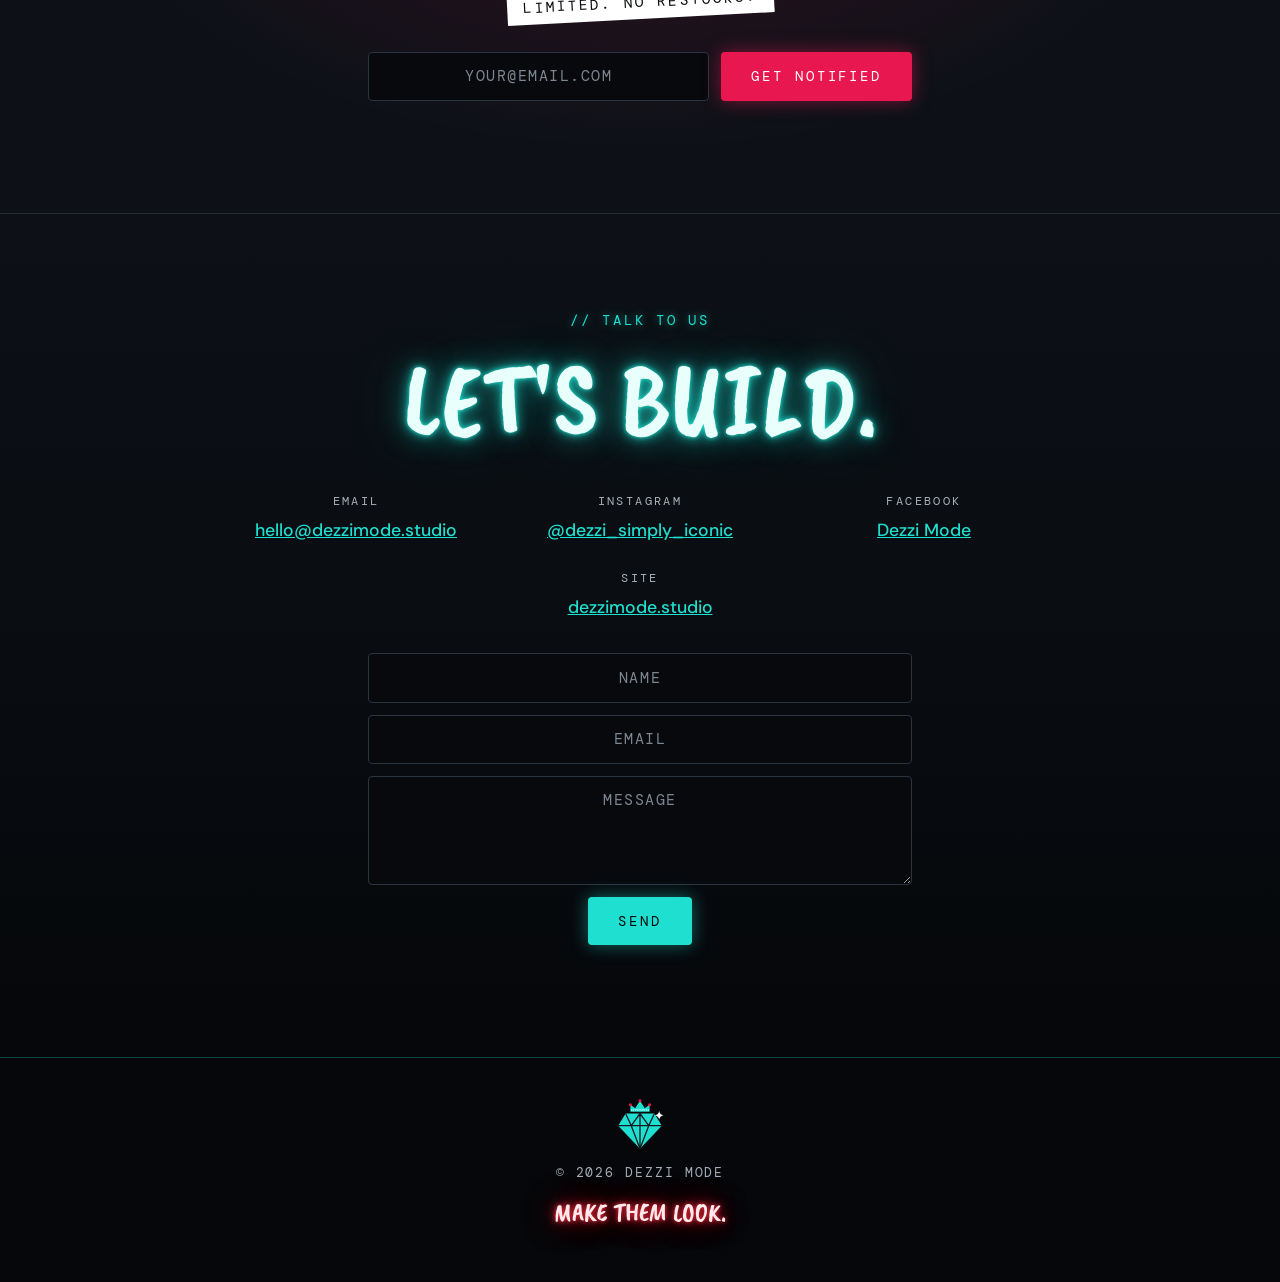
==== commit cdb88e01: "Remove the 'Shipped from Alaska' line Co-Authored-By: Claude Opus 5.5 <noreply@anthropic.com> Claude" ====
--- a/index.html
+++ b/index.html
@@ -84,7 +84,6 @@
         </p>
         <p class="spray">small runs, big energy.</p>
         <svg class="drips" viewBox="0 0 200 60" aria-hidden="true"><g fill="#E8174F"><path d="M30 0 L38 0 L38 34 A4 4 0 0 1 30 34 Z"/><circle cx="34" cy="44" r="3"/><path d="M78 0 L86 0 L86 50 A4 4 0 0 1 78 50 Z"/><path d="M118 0 L124 0 L124 22 A3 3 0 0 1 118 22 Z"/><path d="M160 0 L168 0 L168 40 A4 4 0 0 1 160 40 Z"/><circle cx="164" cy="52" r="2.5"/></g></svg>
-        <p class="manifesto-end">Shipped from Alaska with a thank-you note in every package.</p>
       </div>
     </section>
 
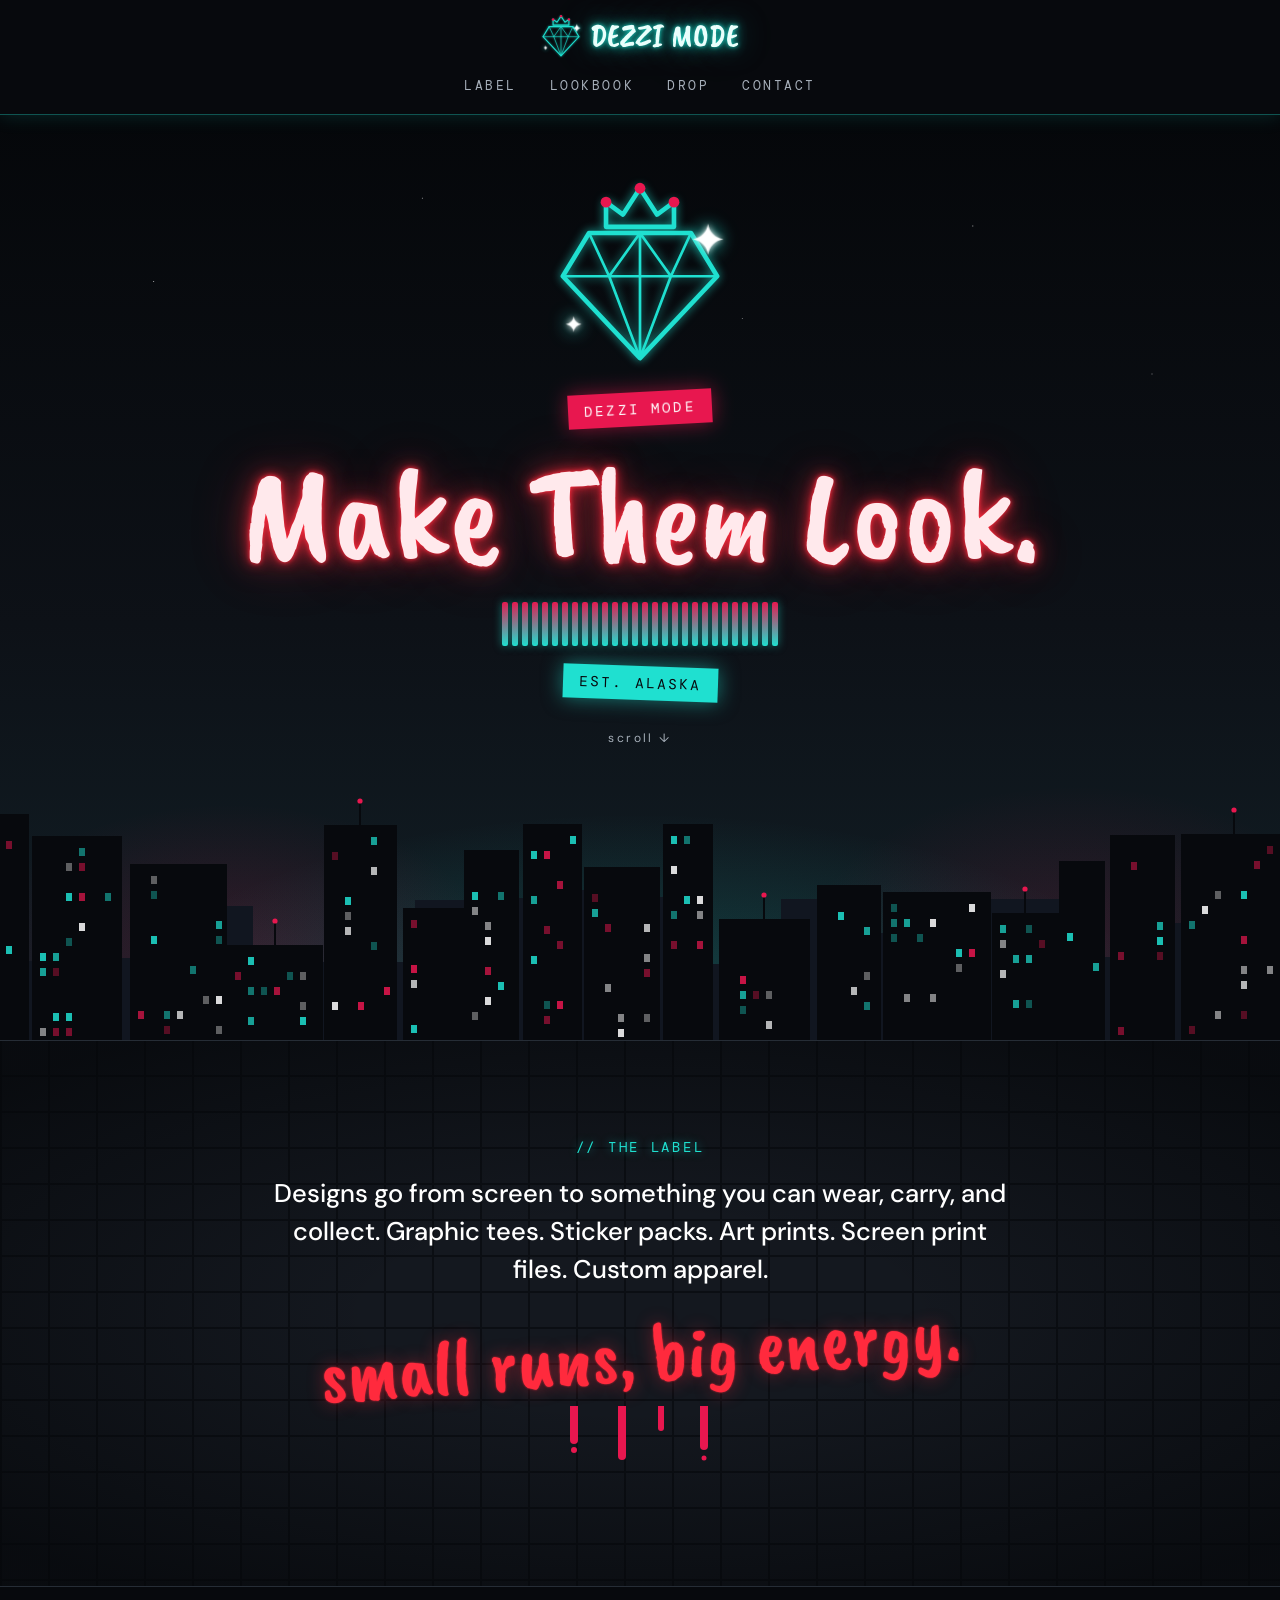
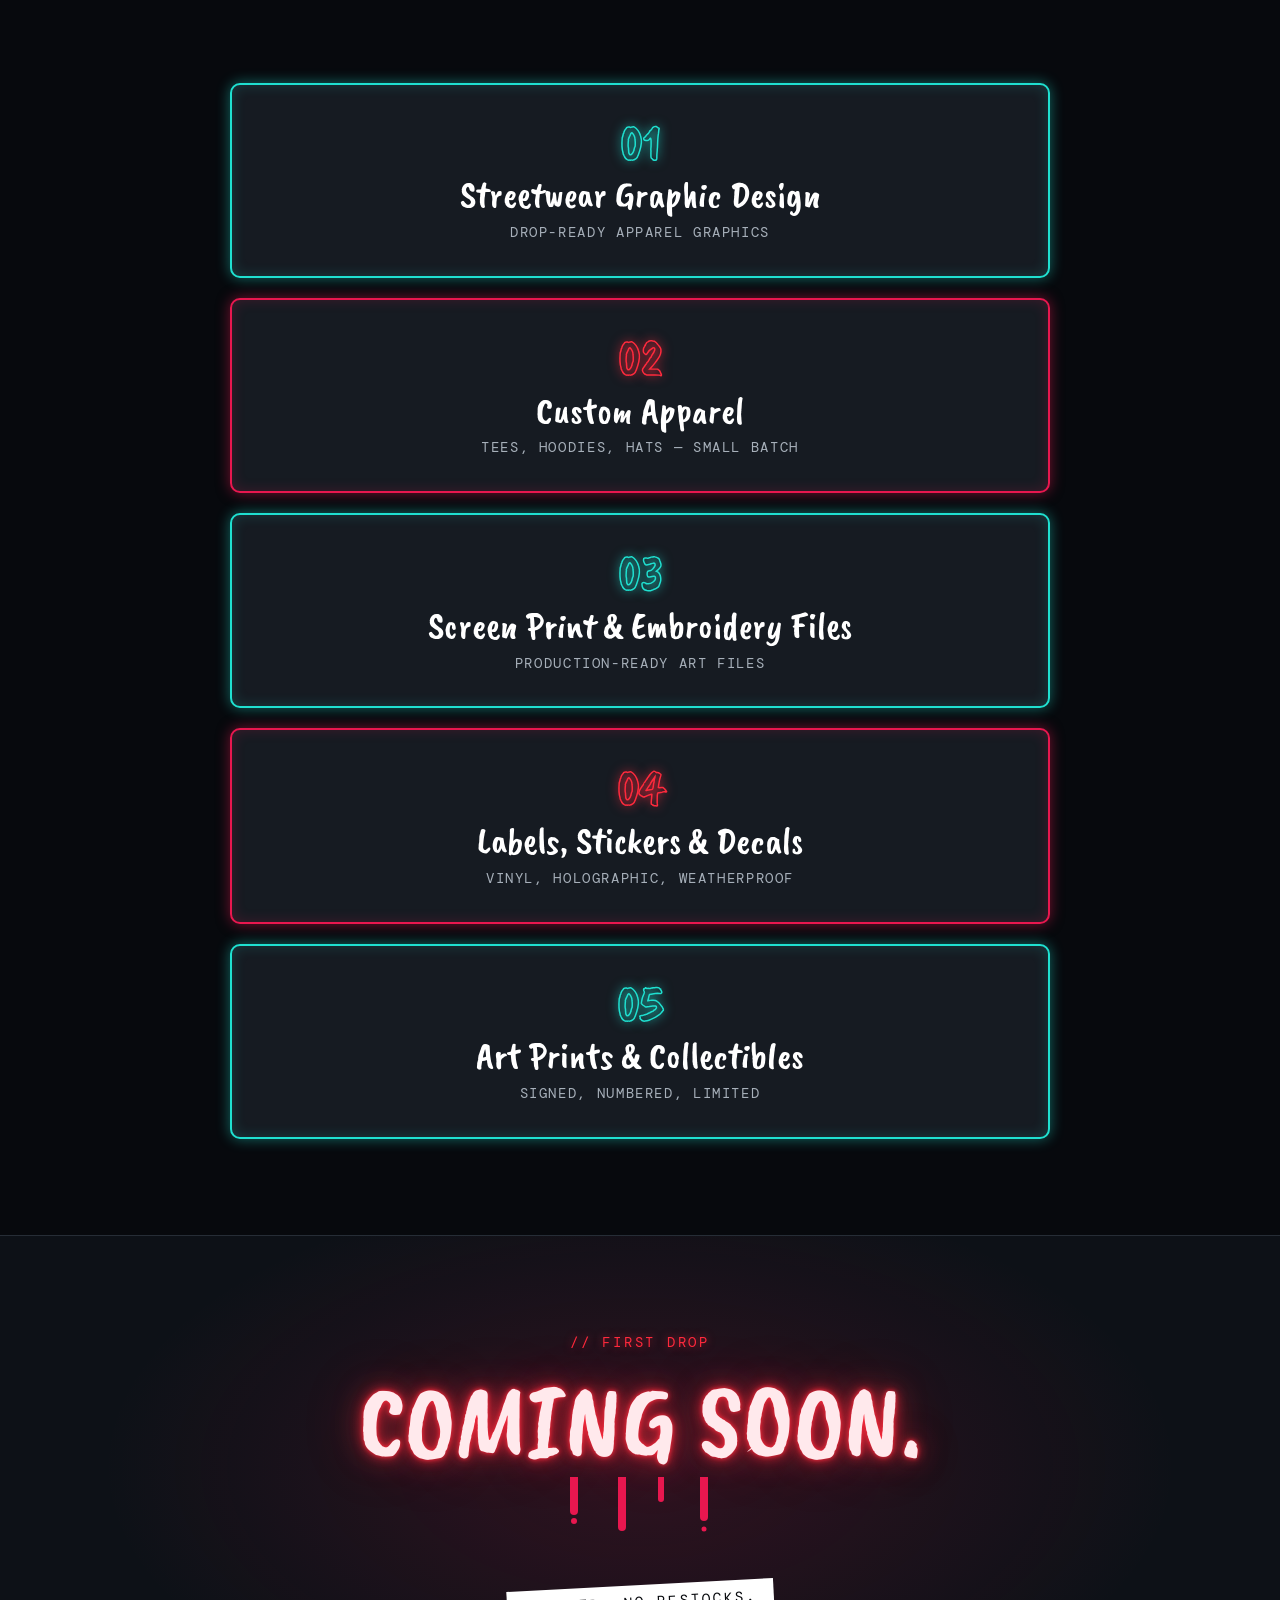
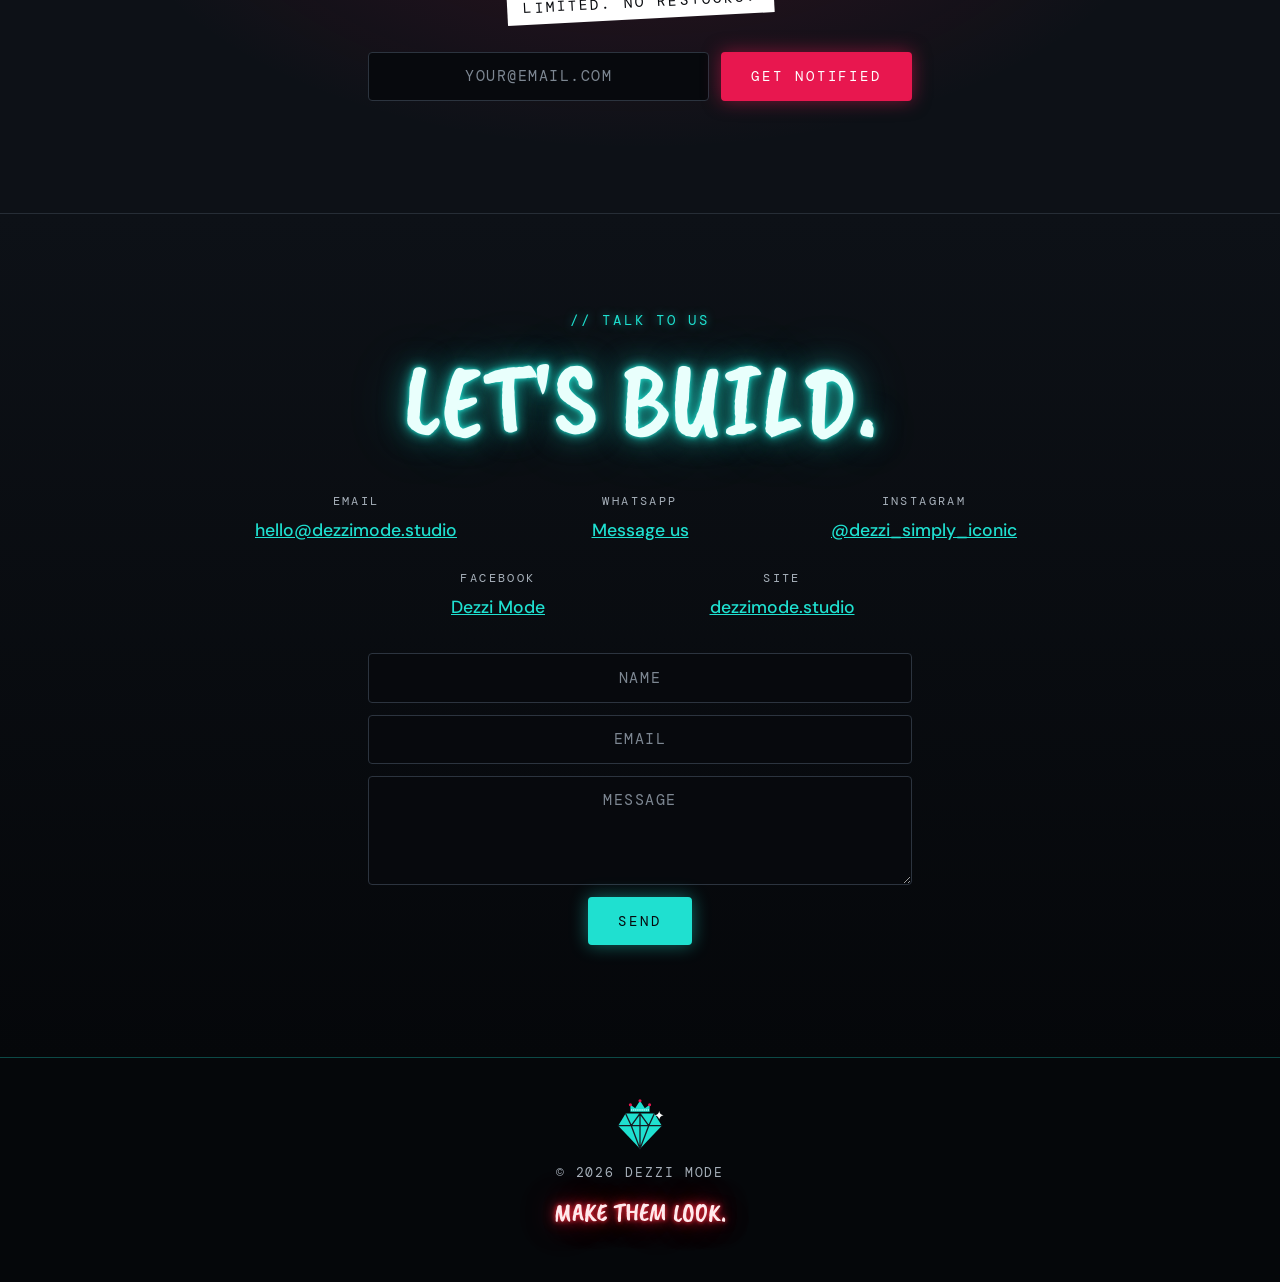
==== commit 2c89d262: "Add WhatsApp 'Message us' link to the contact section Co-Authored-By: Claude Opus 5.5 <noreply@anthr" ====
--- a/index.html
+++ b/index.html
@@ -128,6 +128,10 @@
             <a class="contact-value" href="mailto:hello@dezzimode.studio">hello@dezzimode.studio</a>
           </div>
           <div class="contact-block">
+            <span class="contact-label">WhatsApp</span>
+            <a class="contact-value" href="https://wa.me/19072524321" target="_blank" rel="noopener">Message us</a>
+          </div>
+          <div class="contact-block">
             <span class="contact-label">Instagram</span>
             <a class="contact-value" href="https://instagram.com/dezzi_simply_iconic" target="_blank" rel="noopener">@dezzi_simply_iconic</a>
           </div>
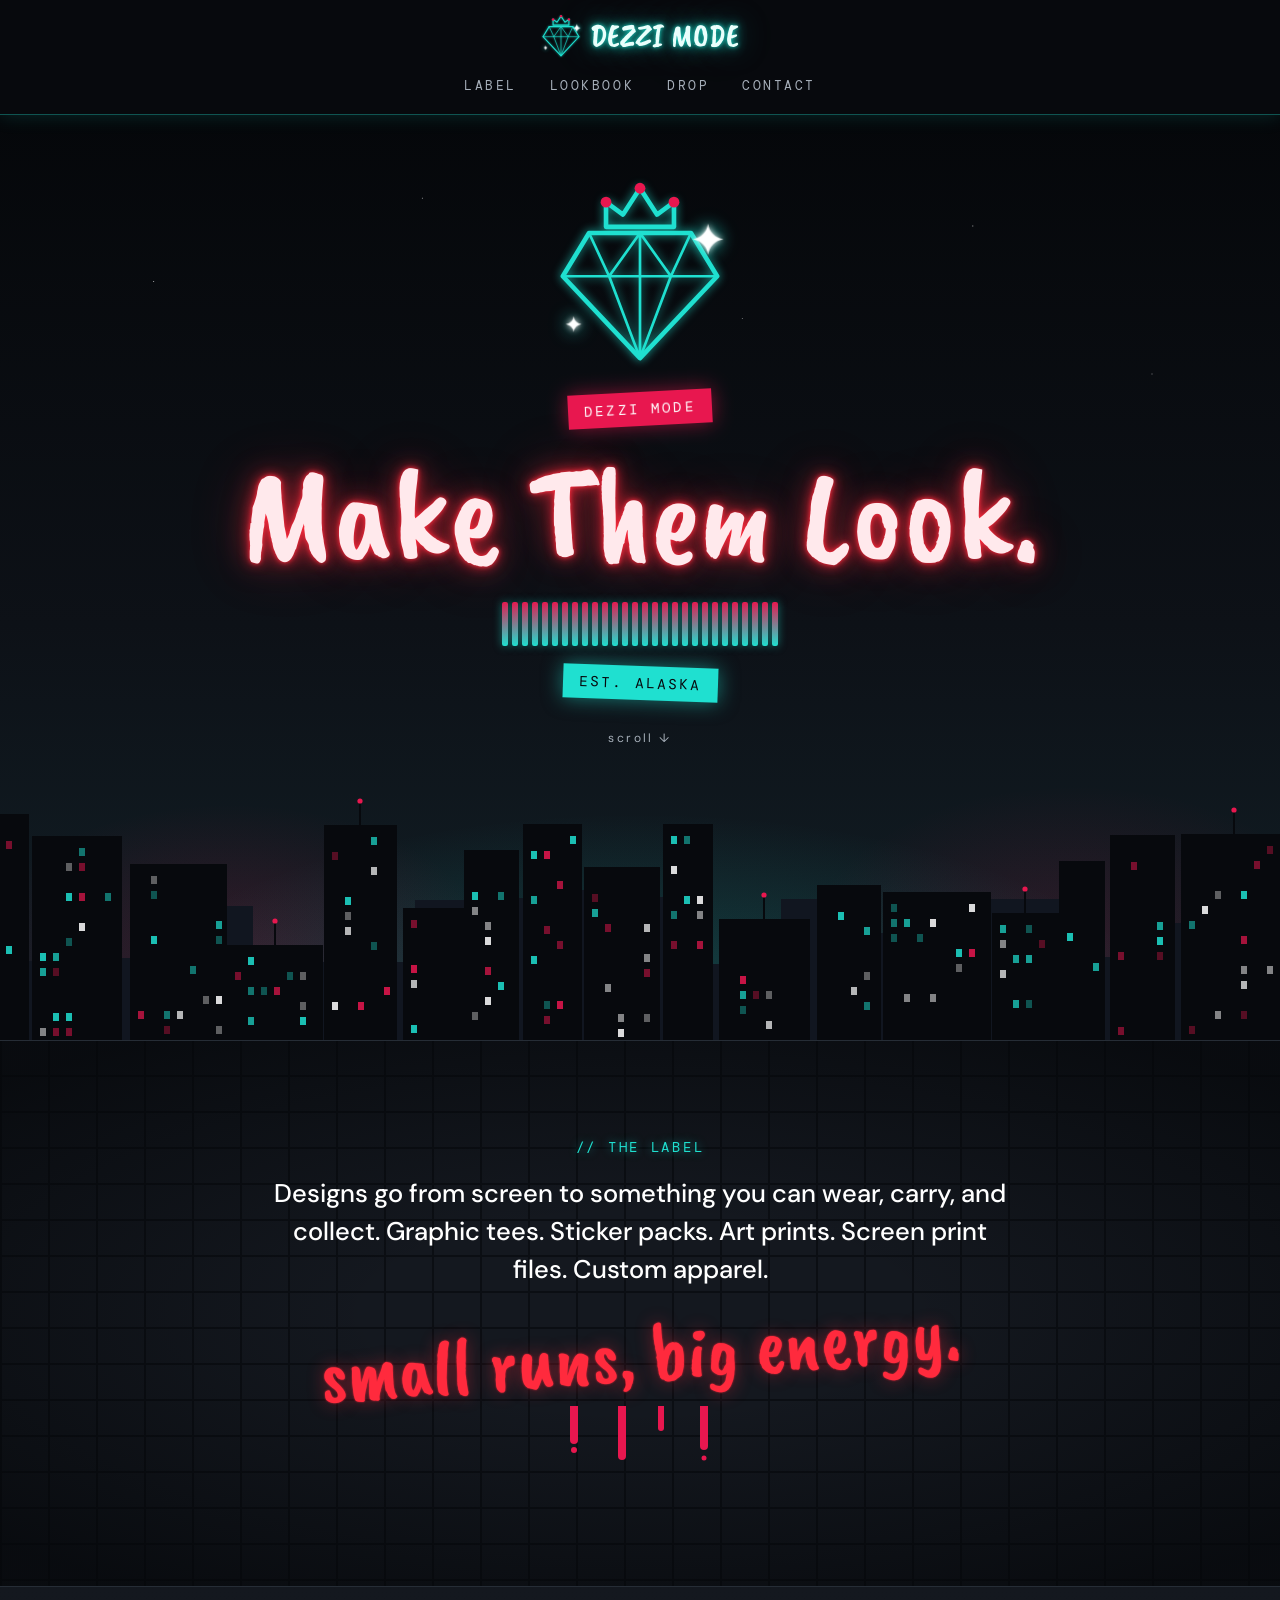
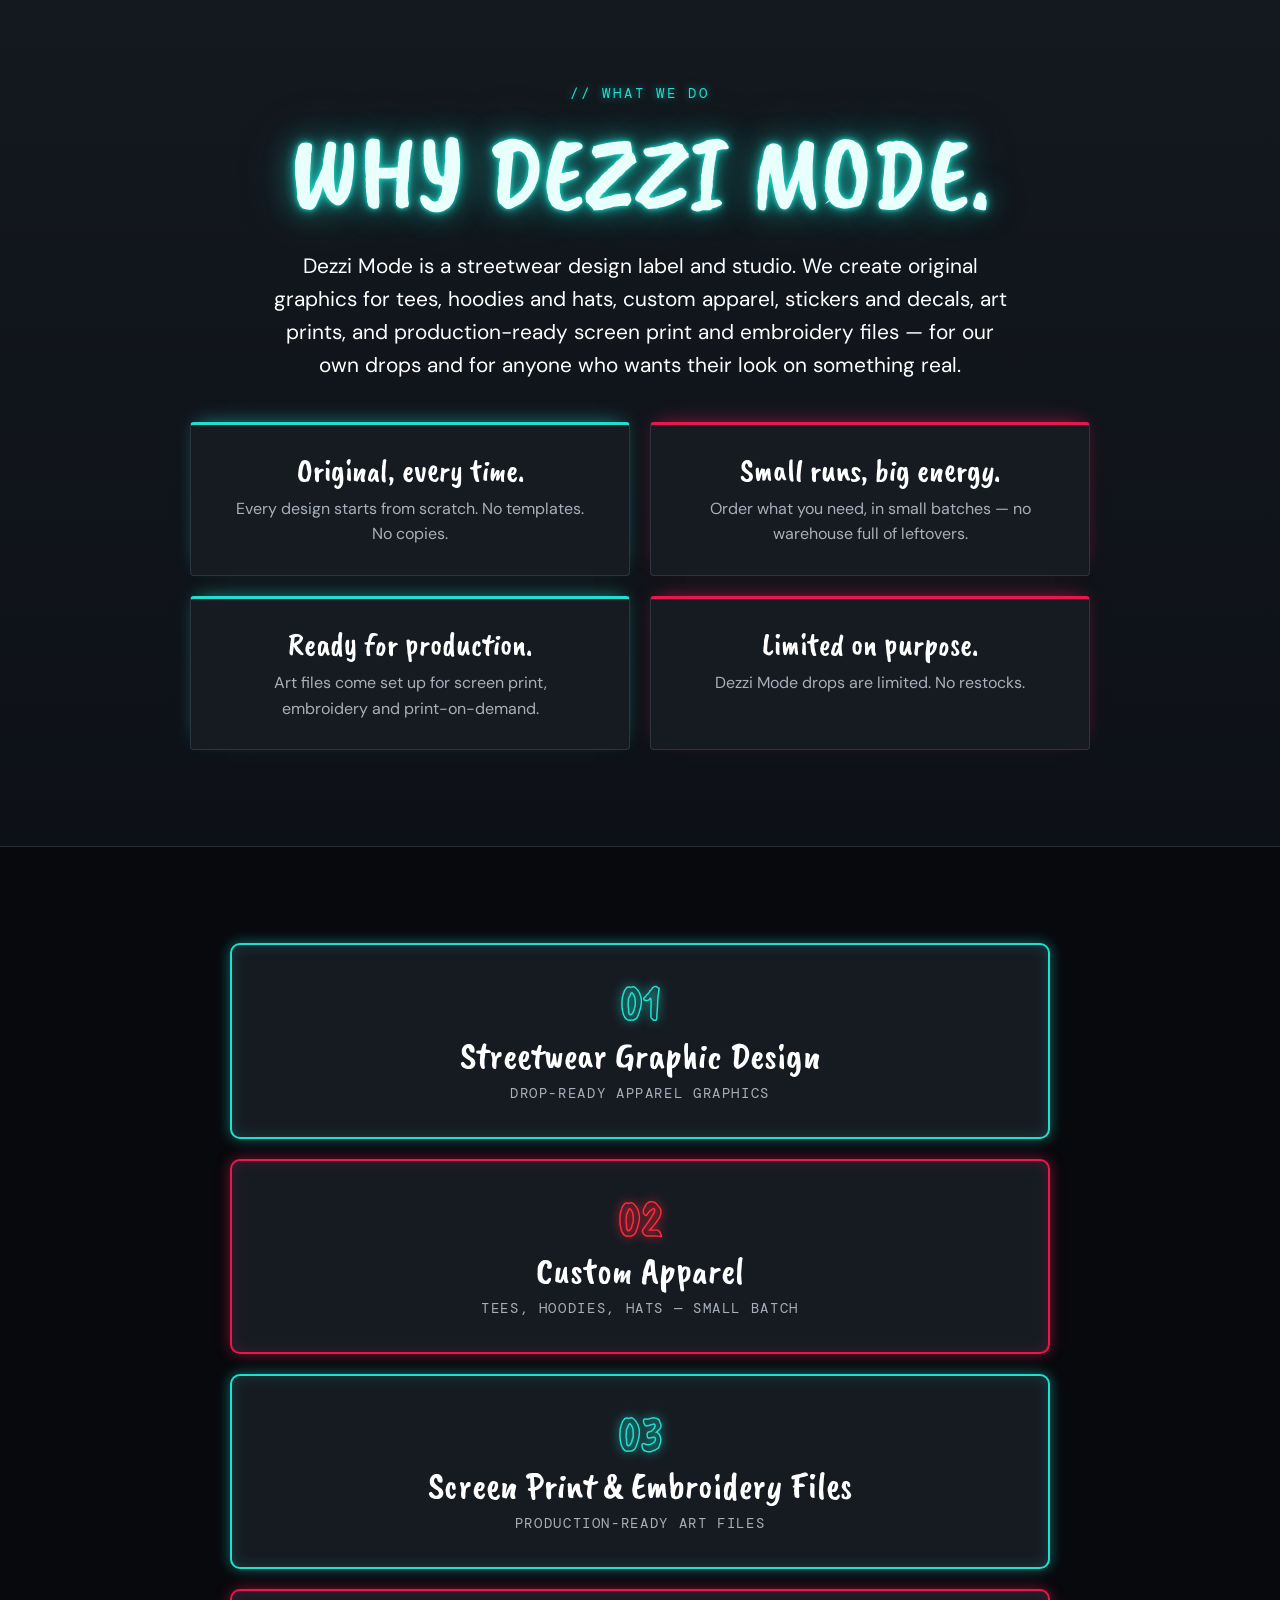
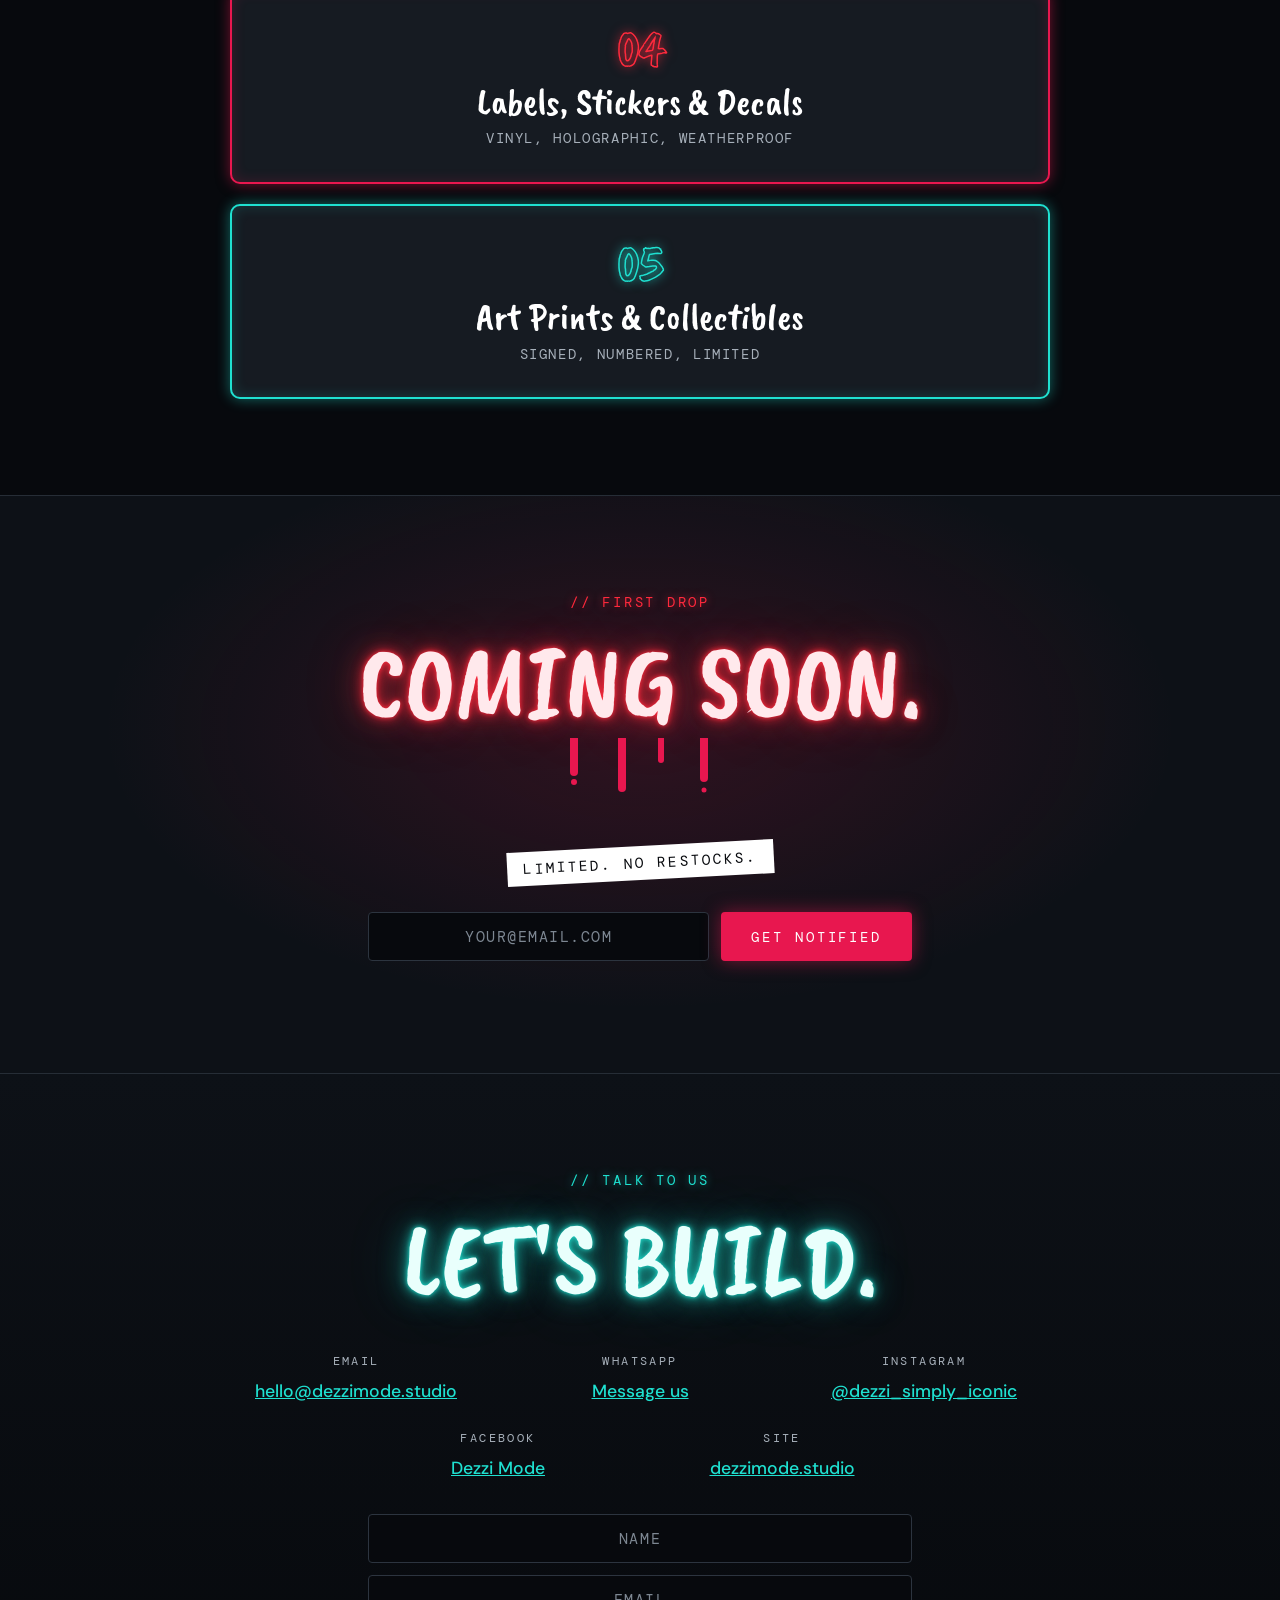
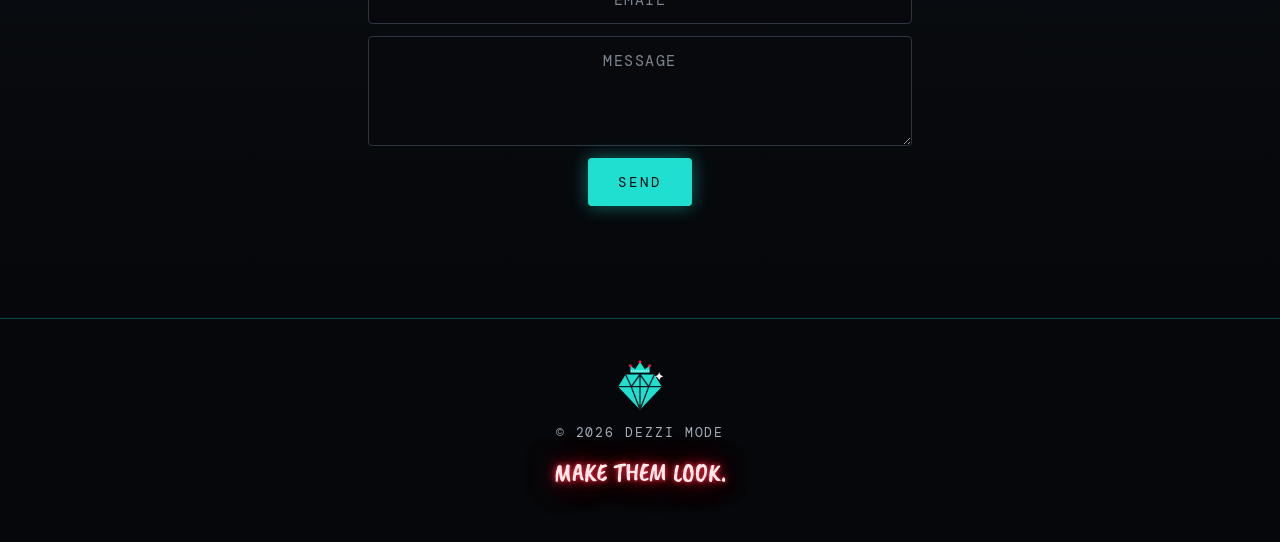
==== commit fb4cf10a: "Add 'Why Dezzi Mode' business description section What Dezzi Mode does and four reasons to choose it" ====
--- a/index.html
+++ b/index.html
@@ -87,6 +87,21 @@
       </div>
     </section>
 
+    <!-- WHY DEZZI MODE — business description -->
+    <section id="why" class="section why">
+      <div class="container">
+        <p class="eyebrow">// WHAT WE DO</p>
+        <h2 class="neon-title">WHY DEZZI MODE.</h2>
+        <p class="why-lede">Dezzi Mode is a streetwear design label and studio. We create original graphics for tees, hoodies and hats, custom apparel, stickers and decals, art prints, and production-ready screen print and embroidery files — for our own drops and for anyone who wants their look on something real.</p>
+        <ul class="why-list">
+          <li><h3>Original, every time.</h3><p>Every design starts from scratch. No templates. No copies.</p></li>
+          <li><h3>Small runs, big energy.</h3><p>Order what you need, in small batches — no warehouse full of leftovers.</p></li>
+          <li><h3>Ready for production.</h3><p>Art files come set up for screen print, embroidery and print-on-demand.</p></li>
+          <li><h3>Limited on purpose.</h3><p>Dezzi Mode drops are limited. No restocks.</p></li>
+        </ul>
+      </div>
+    </section>
+
     <!-- LOOKBOOK -->
     <section id="lookbook" class="section lookbook">
       <div class="container">
--- a/styles.css
+++ b/styles.css
@@ -204,6 +204,25 @@
 }
 .drips{display:block;width:200px;height:60px;margin:.75rem auto 1.5rem}
 .manifesto-end{max-width:40rem;margin:0 auto;color:var(--muted);font-size:1.05rem}
+
+/* Why Dezzi Mode — business description */
+.why{background:linear-gradient(180deg,#14181F,var(--ink))}
+.why .neon-title{margin-bottom:1.5rem}
+.why-lede{max-width:46rem;margin:0 auto 2.5rem;font-size:clamp(1.1rem,2.2vw,1.3rem);line-height:1.6;color:var(--white)}
+.why-list{list-style:none;margin:0 auto;padding:0;max-width:900px;display:grid;grid-template-columns:1fr;gap:1.25rem}
+.why-list li{
+  display:flex;flex-direction:column;align-items:center;gap:.5rem;
+  padding:1.75rem 1.5rem;
+  background:var(--surface);
+  border:1px solid var(--line-strong);
+  border-top:3px solid var(--teal);
+  border-radius:var(--radius);
+  box-shadow:0 -6px 18px -8px rgba(31,224,208,.6);
+}
+.why-list li:nth-child(even){border-top-color:var(--crimson);box-shadow:0 -6px 18px -8px rgba(232,23,79,.65)}
+.why-list h3{margin:0;font-family:var(--font-lettering);font-weight:400;font-size:clamp(1.6rem,3.5vw,2rem);line-height:1.1;color:var(--white)}
+.why-list p{margin:0;max-width:22rem;color:var(--muted)}
+@media (min-width:768px){.why-list{grid-template-columns:repeat(2,1fr)}}
 
 /* Lookbook — neon tube signs */
 .lookbook{background:var(--street)}
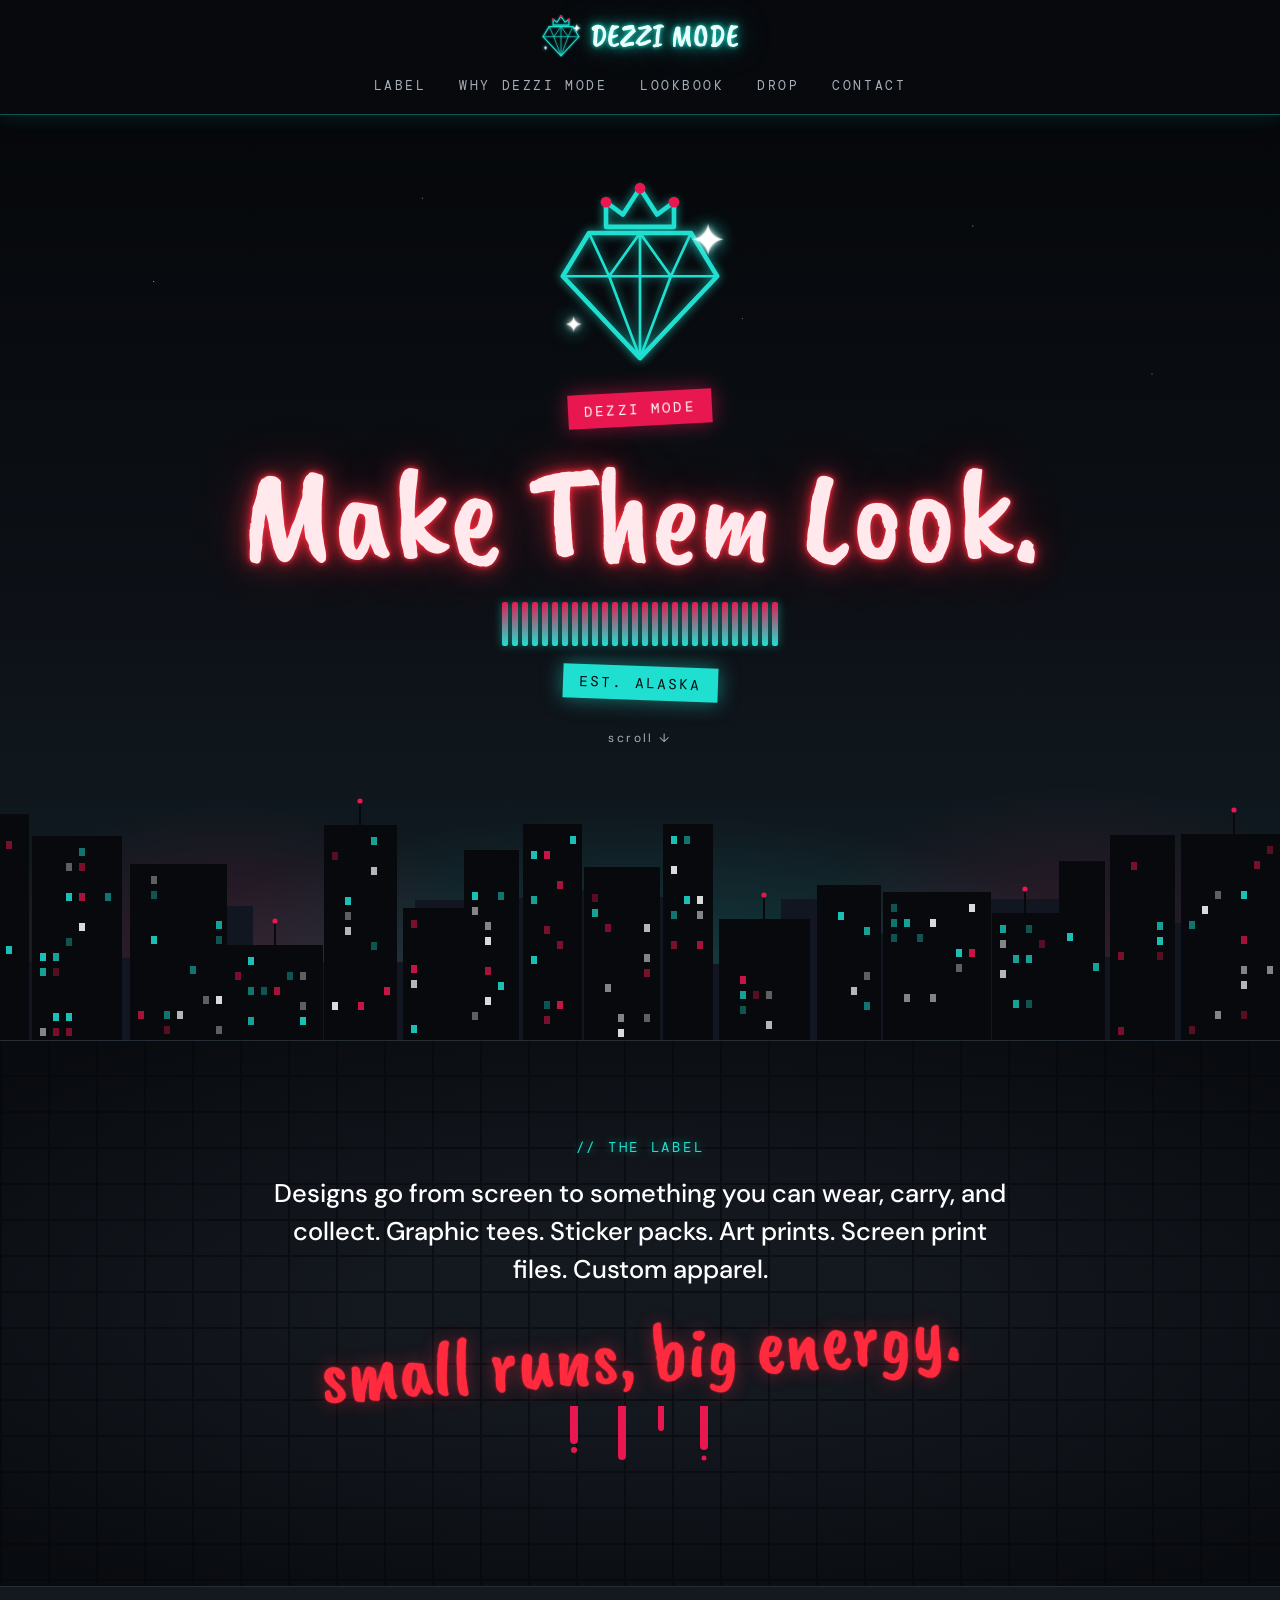
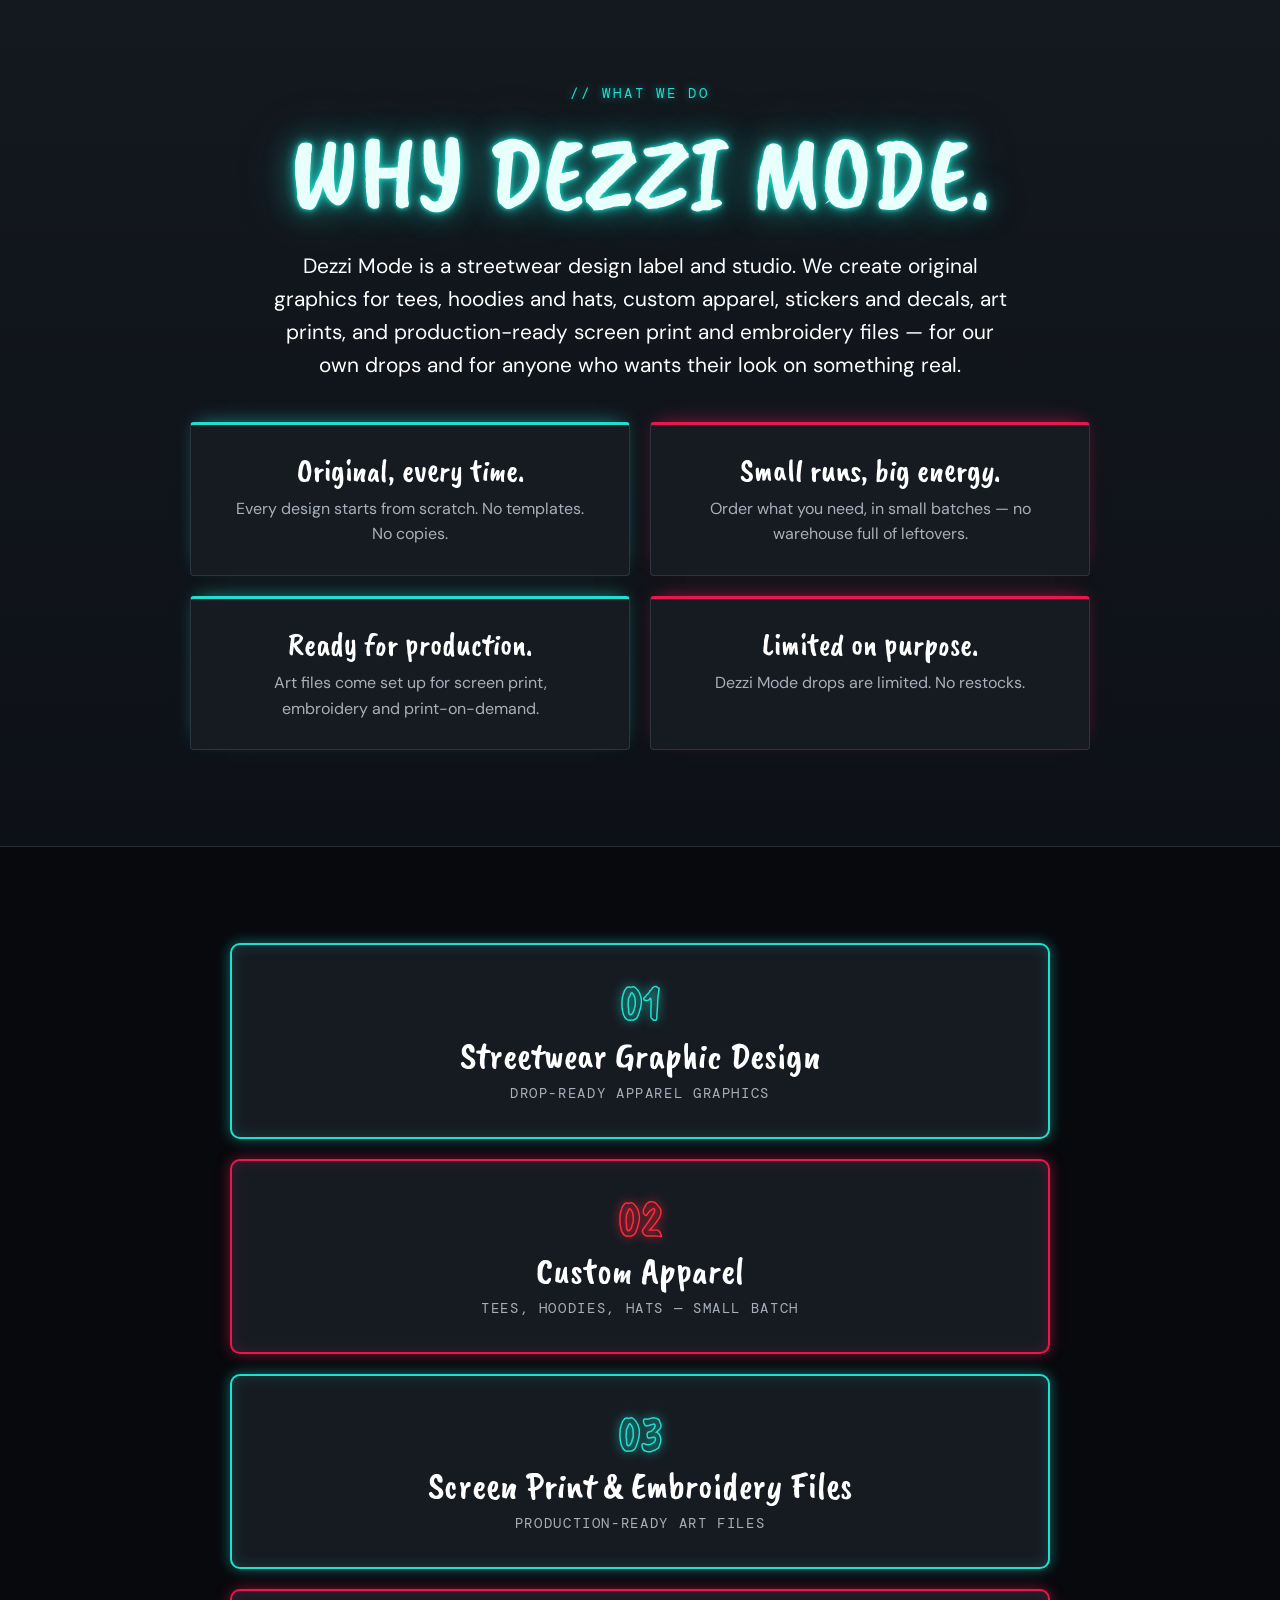
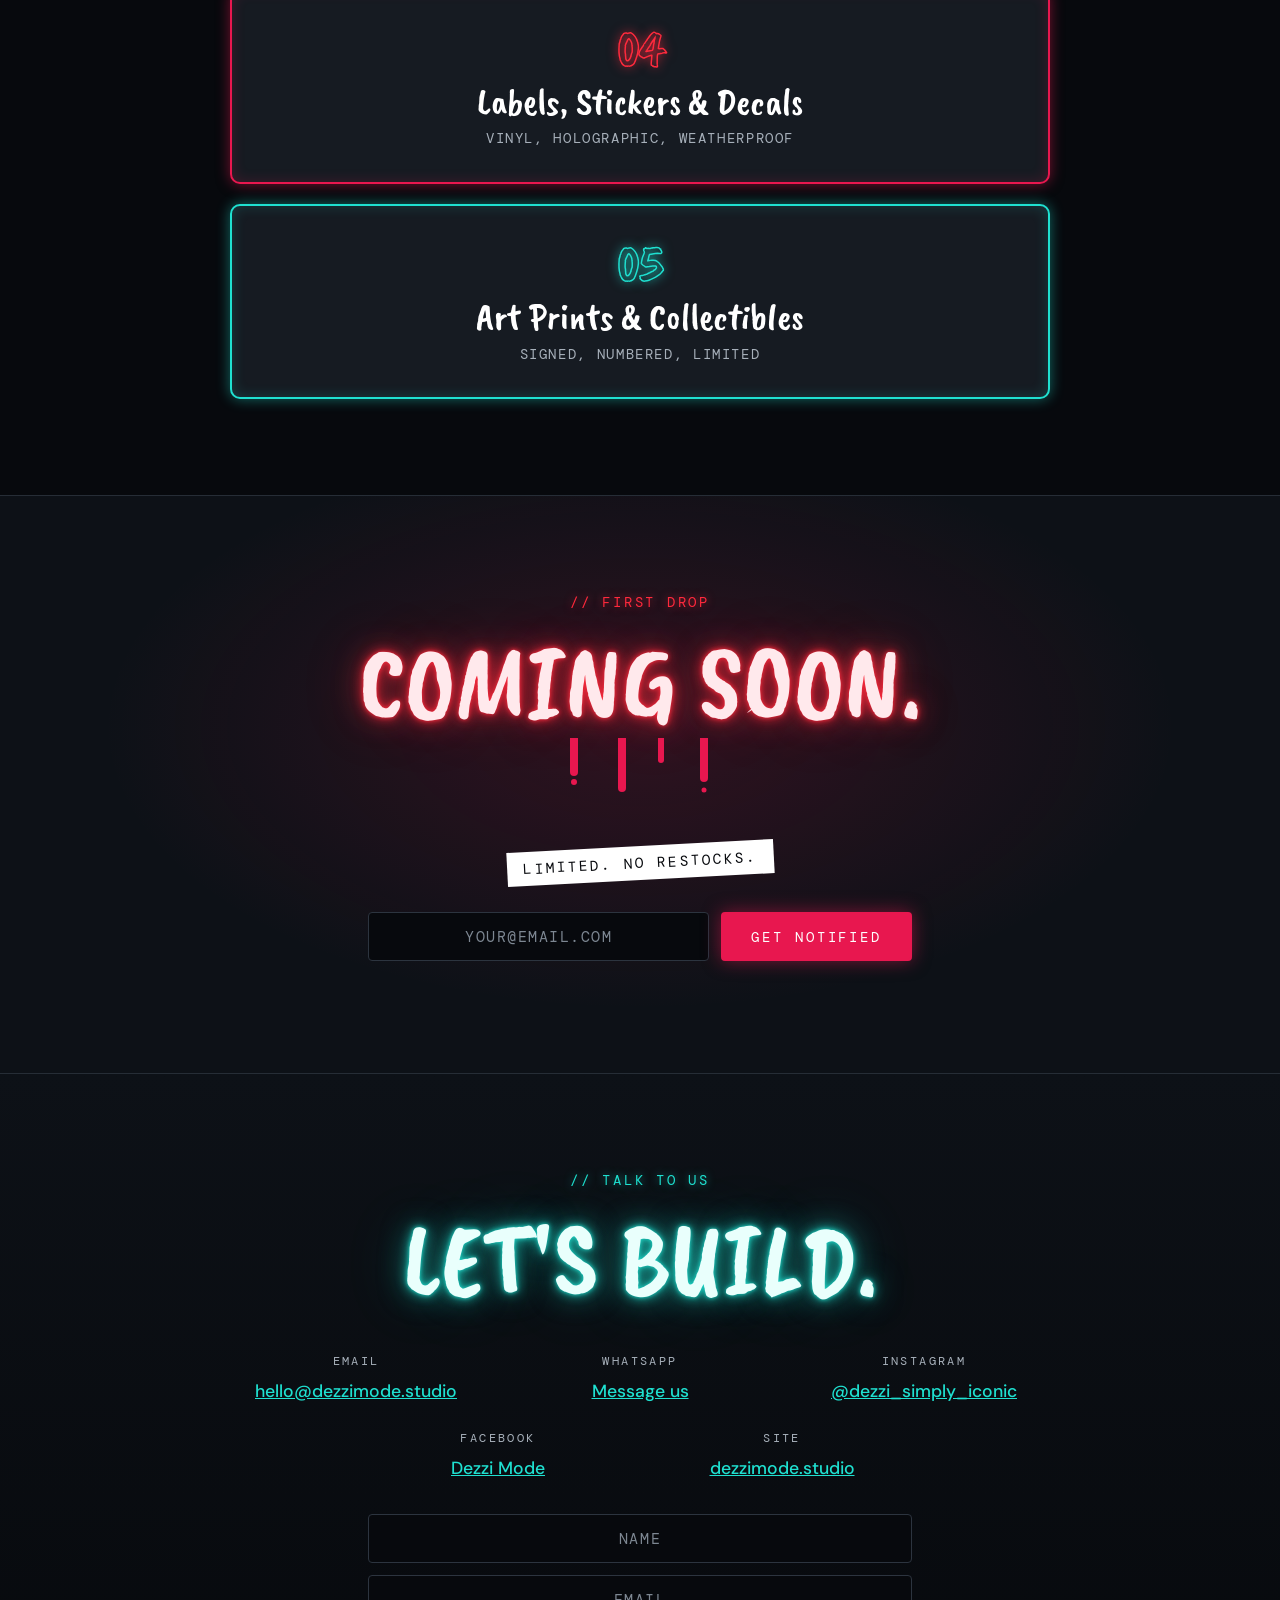
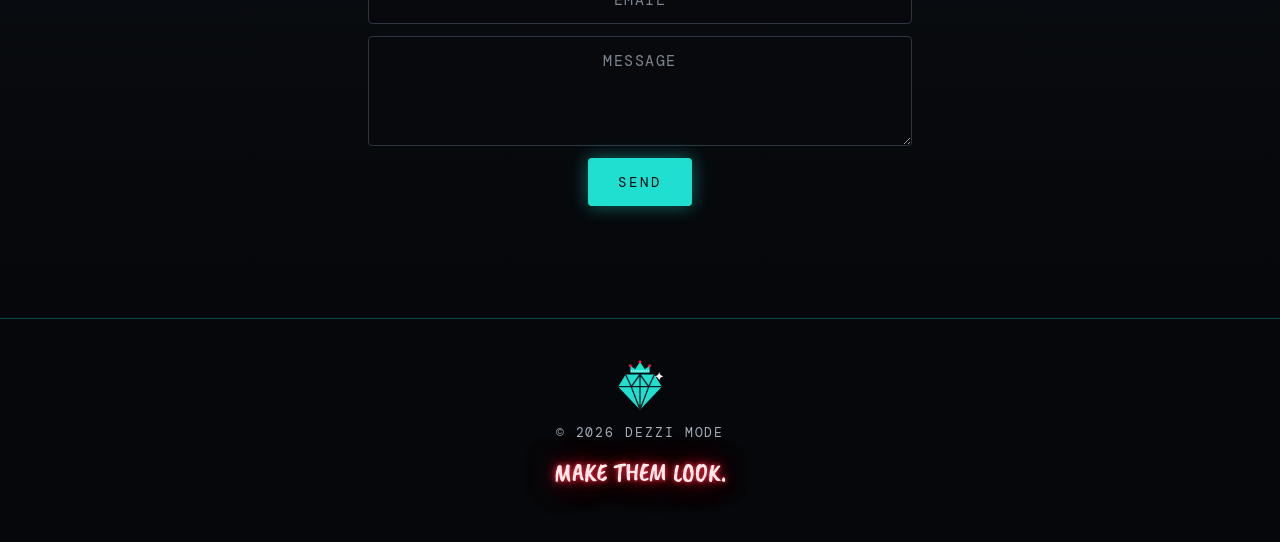
==== commit 1fd579d4: "Add 'Why Dezzi Mode' to the top menu Co-Authored-By: Claude Opus 5.5 <noreply@anthropic.com> Claude-" ====
--- a/index.html
+++ b/index.html
@@ -52,6 +52,7 @@
       </button>
       <nav class="nav" id="nav" aria-label="Main">
         <a href="#label">Label</a>
+        <a href="#why">Why Dezzi Mode</a>
         <a href="#lookbook">Lookbook</a>
         <a href="#drop">Drop</a>
         <a href="#contact">Contact</a>
